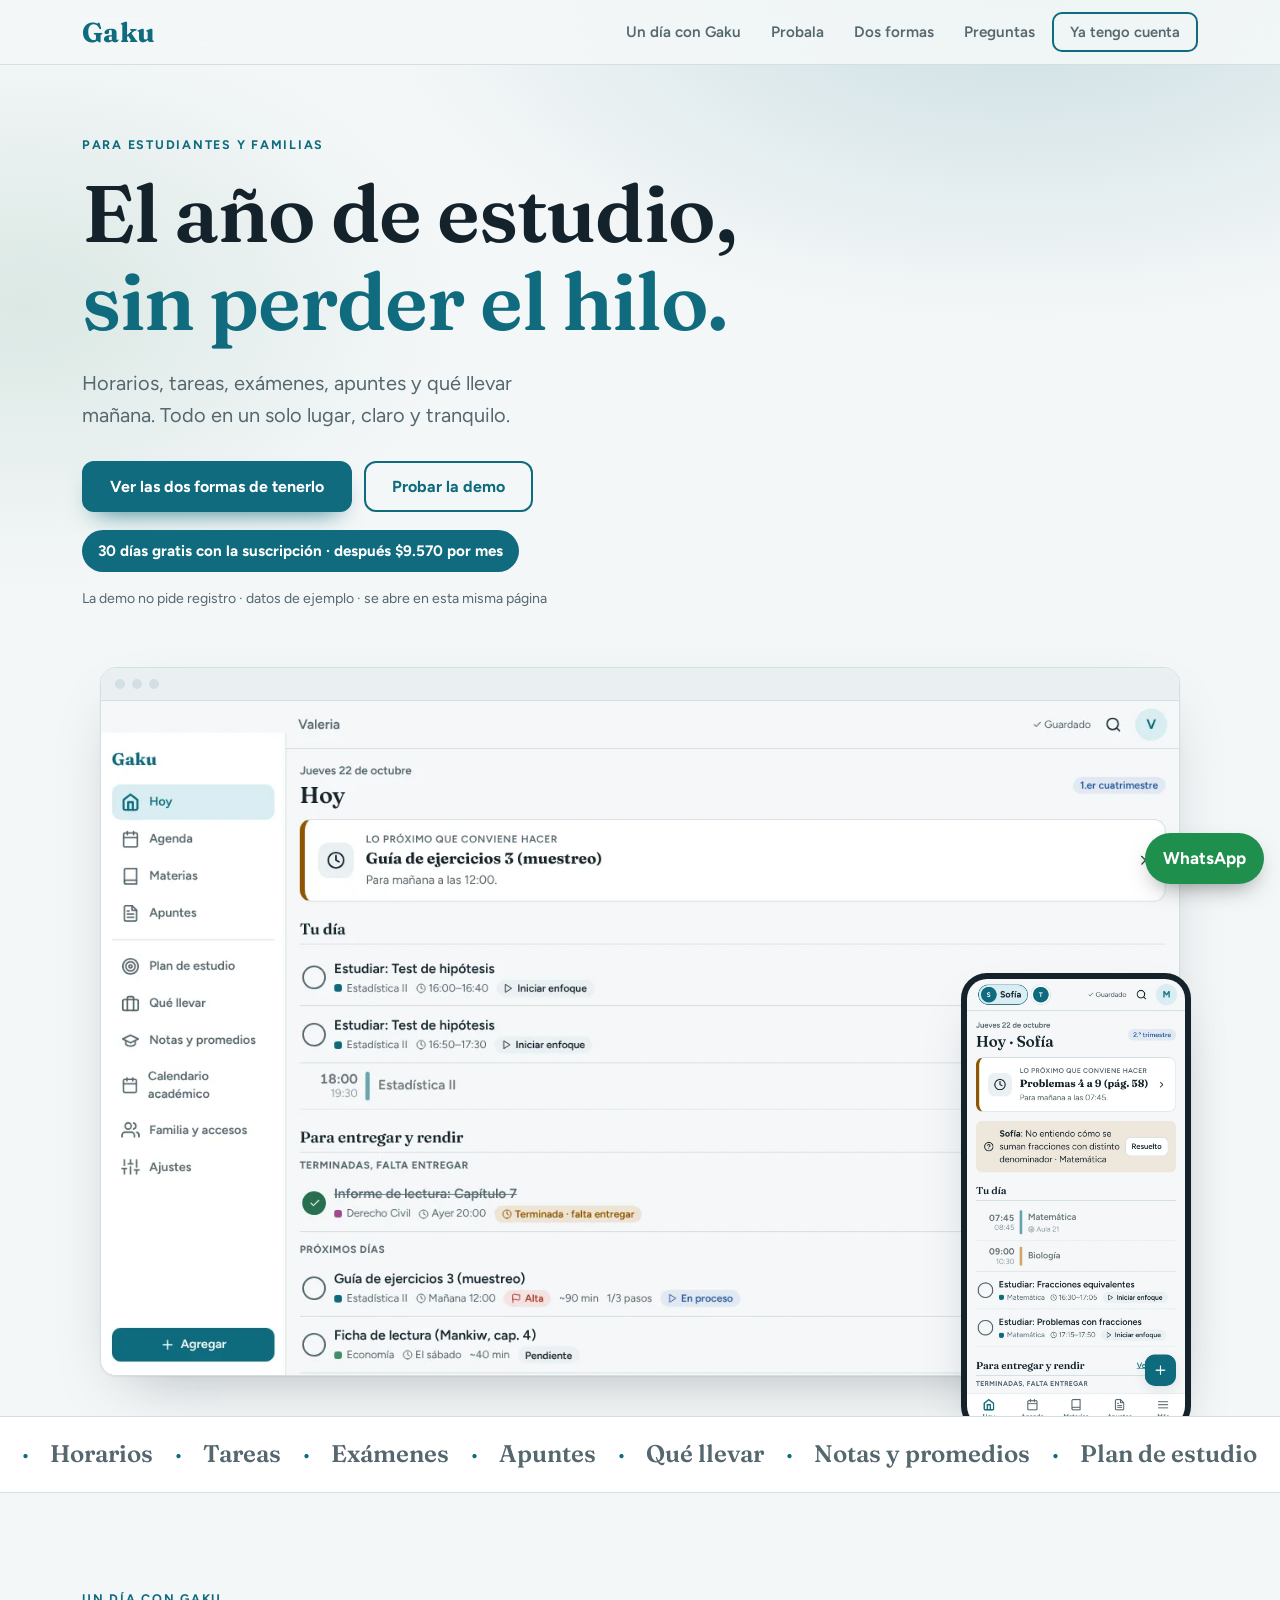
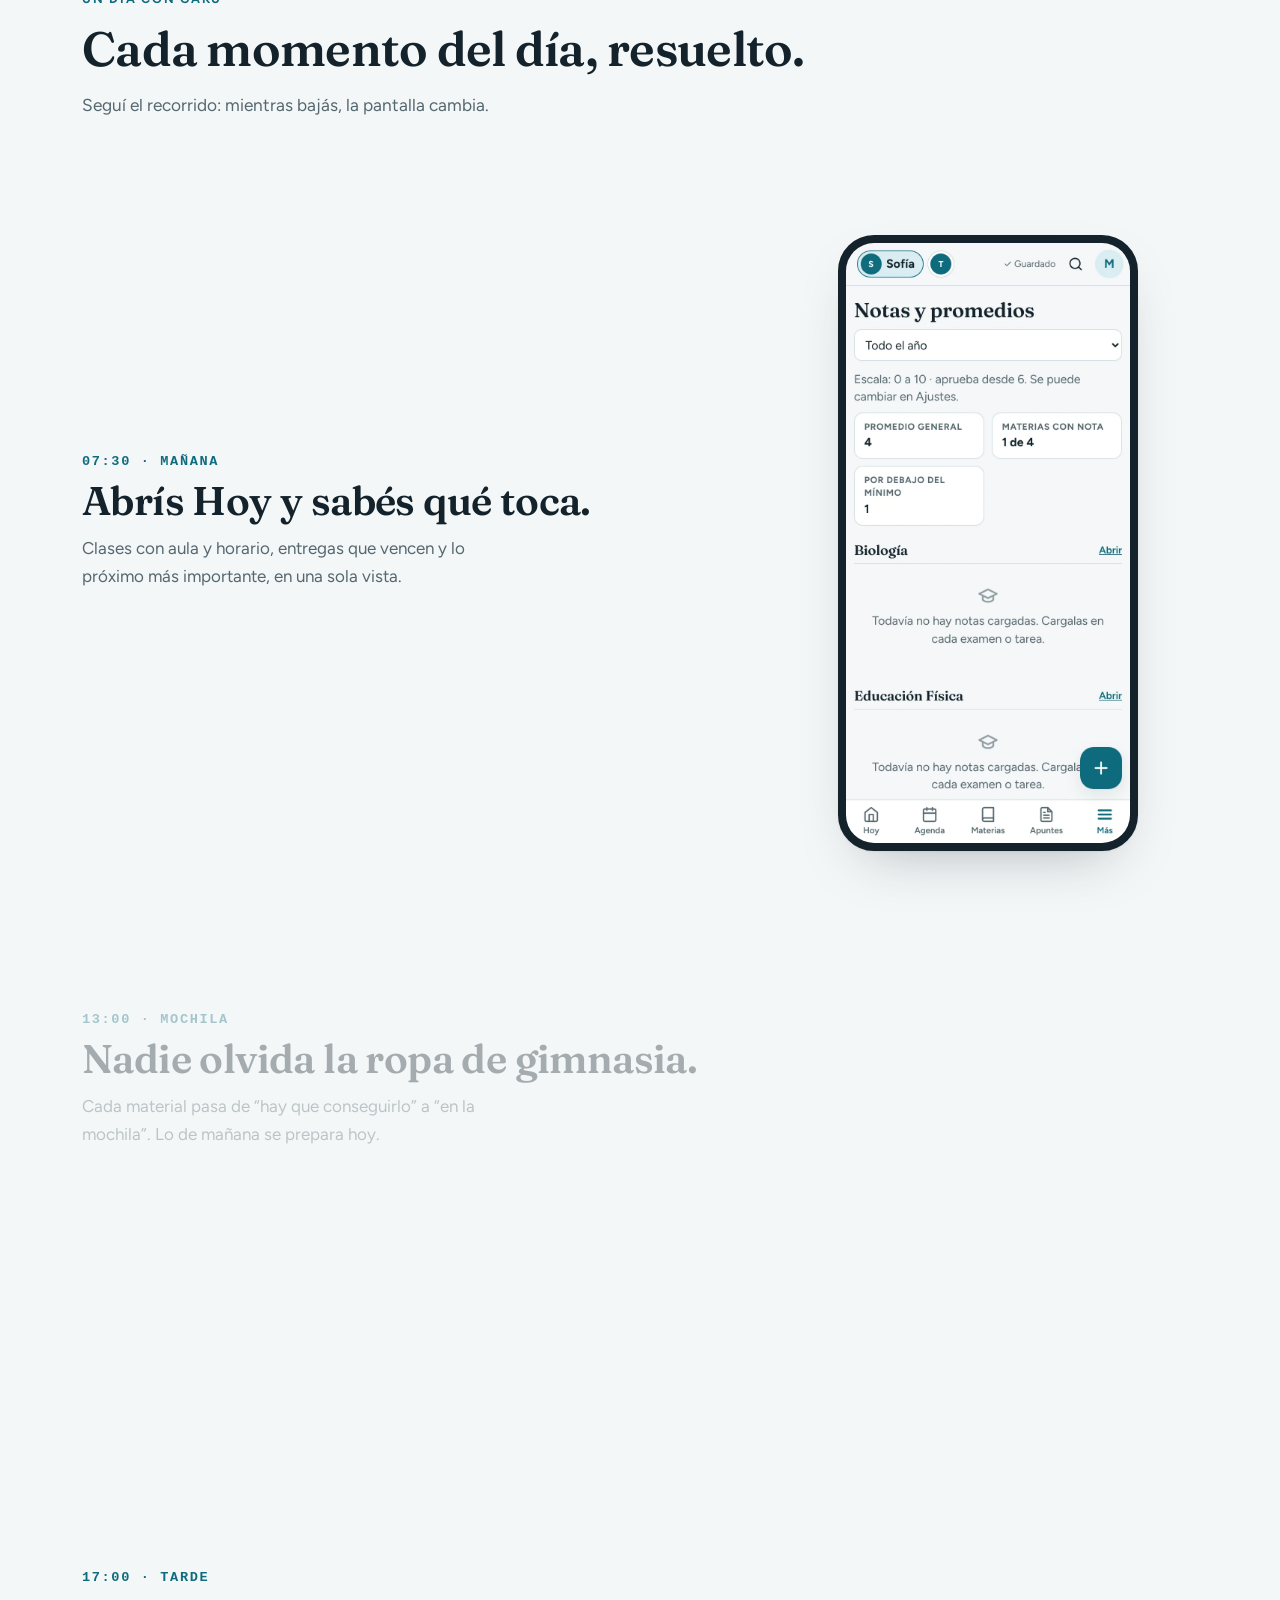
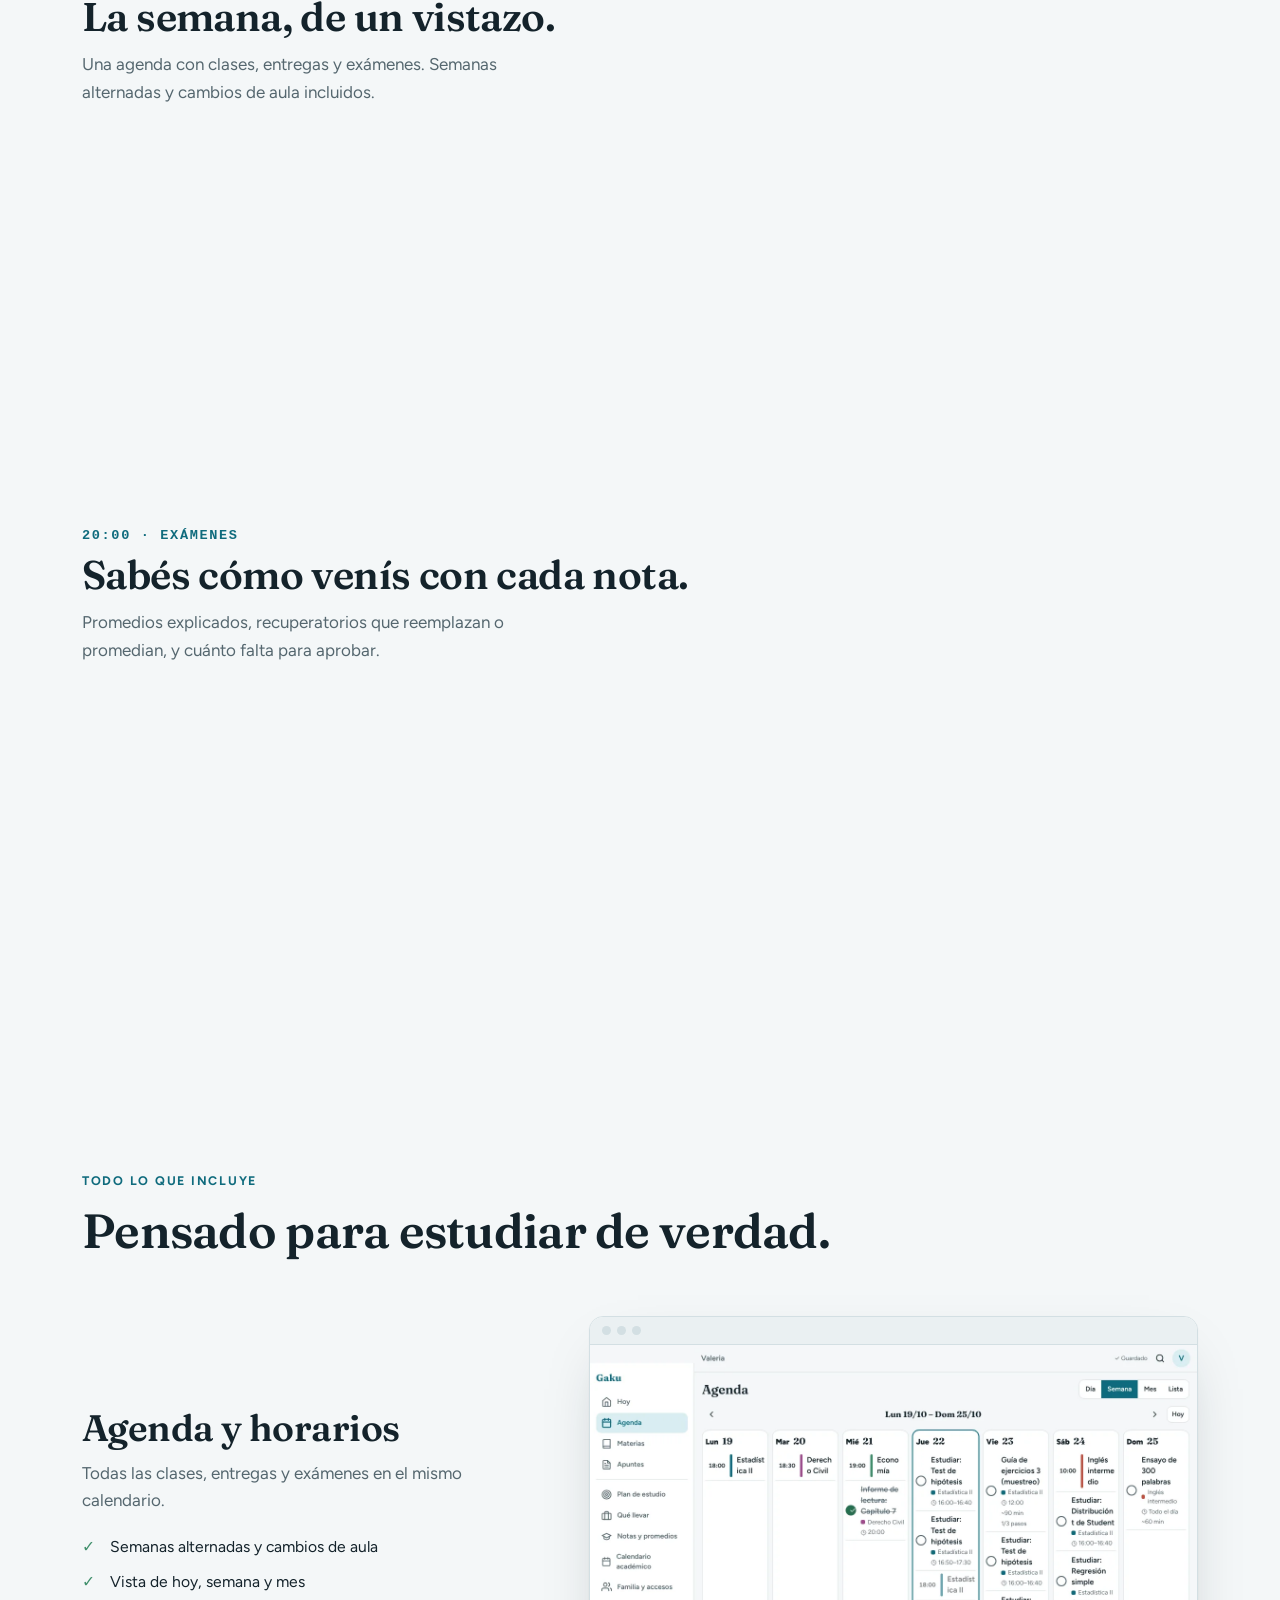
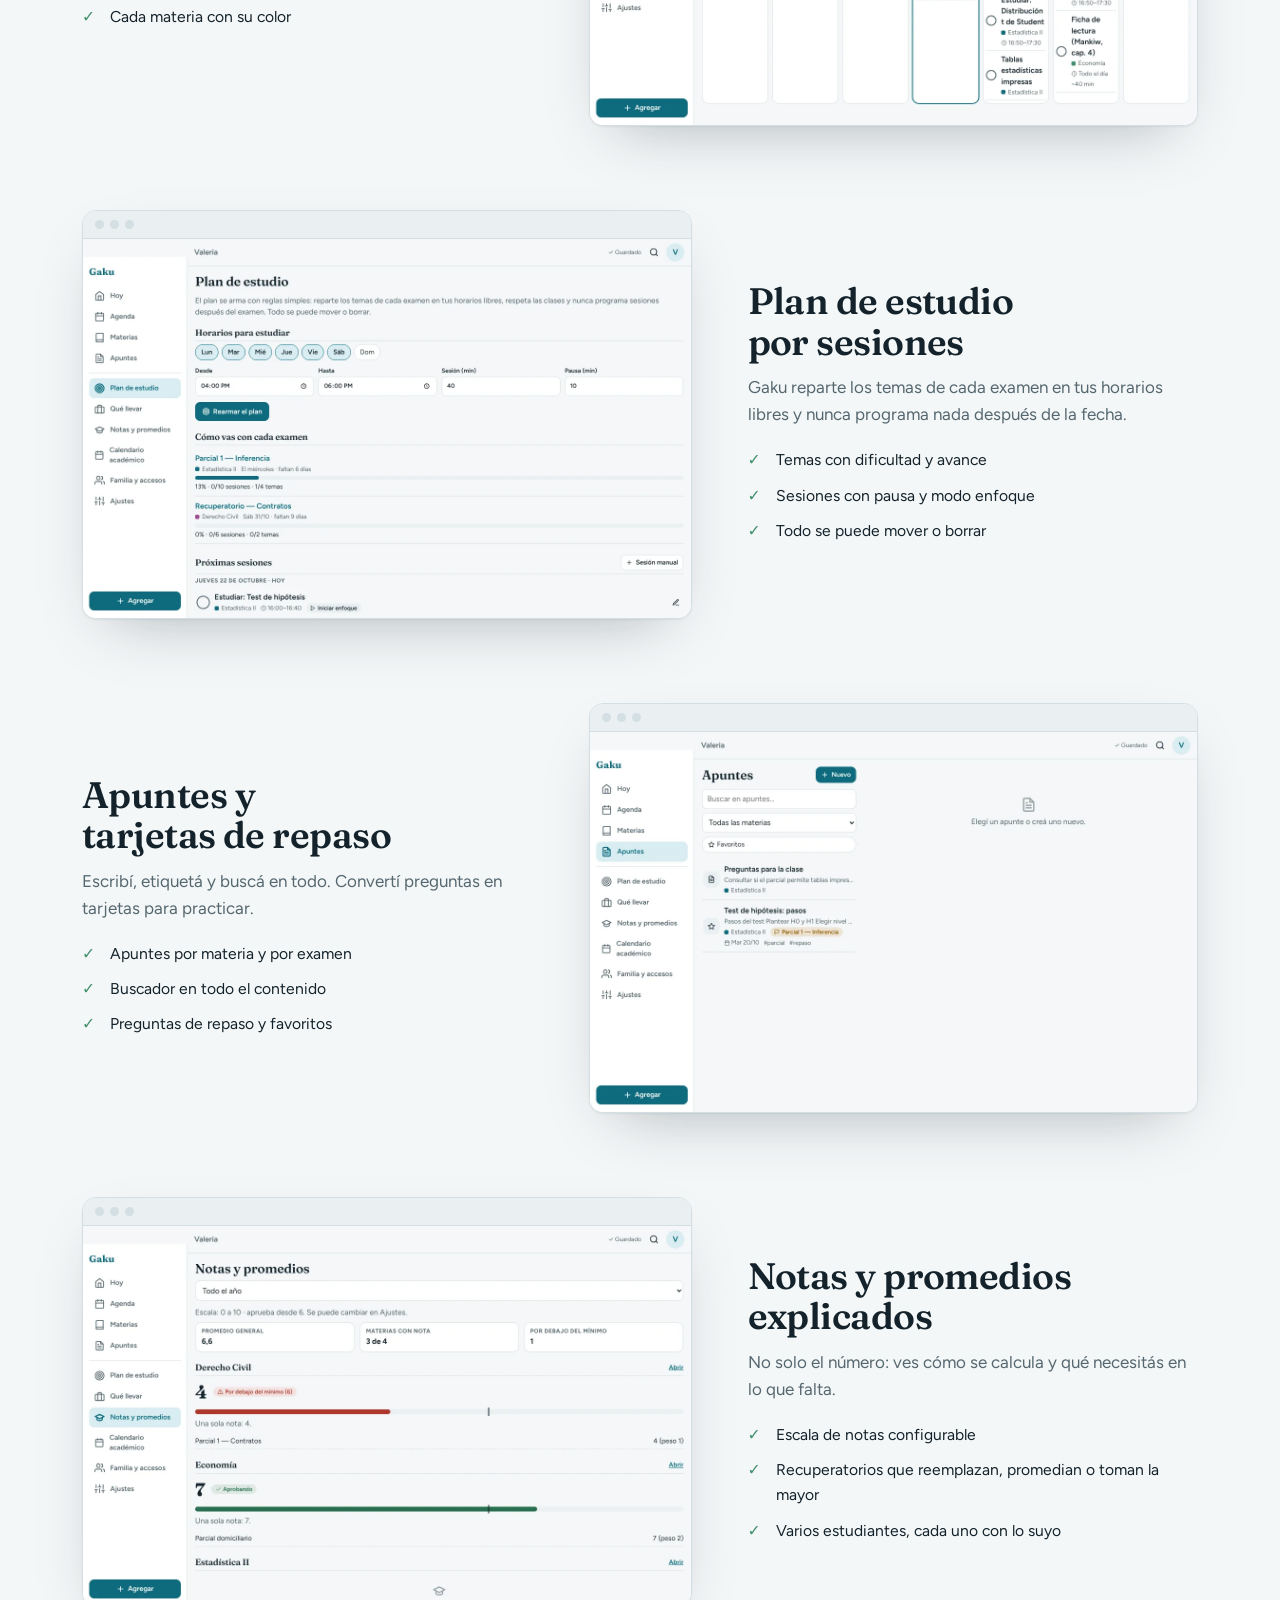
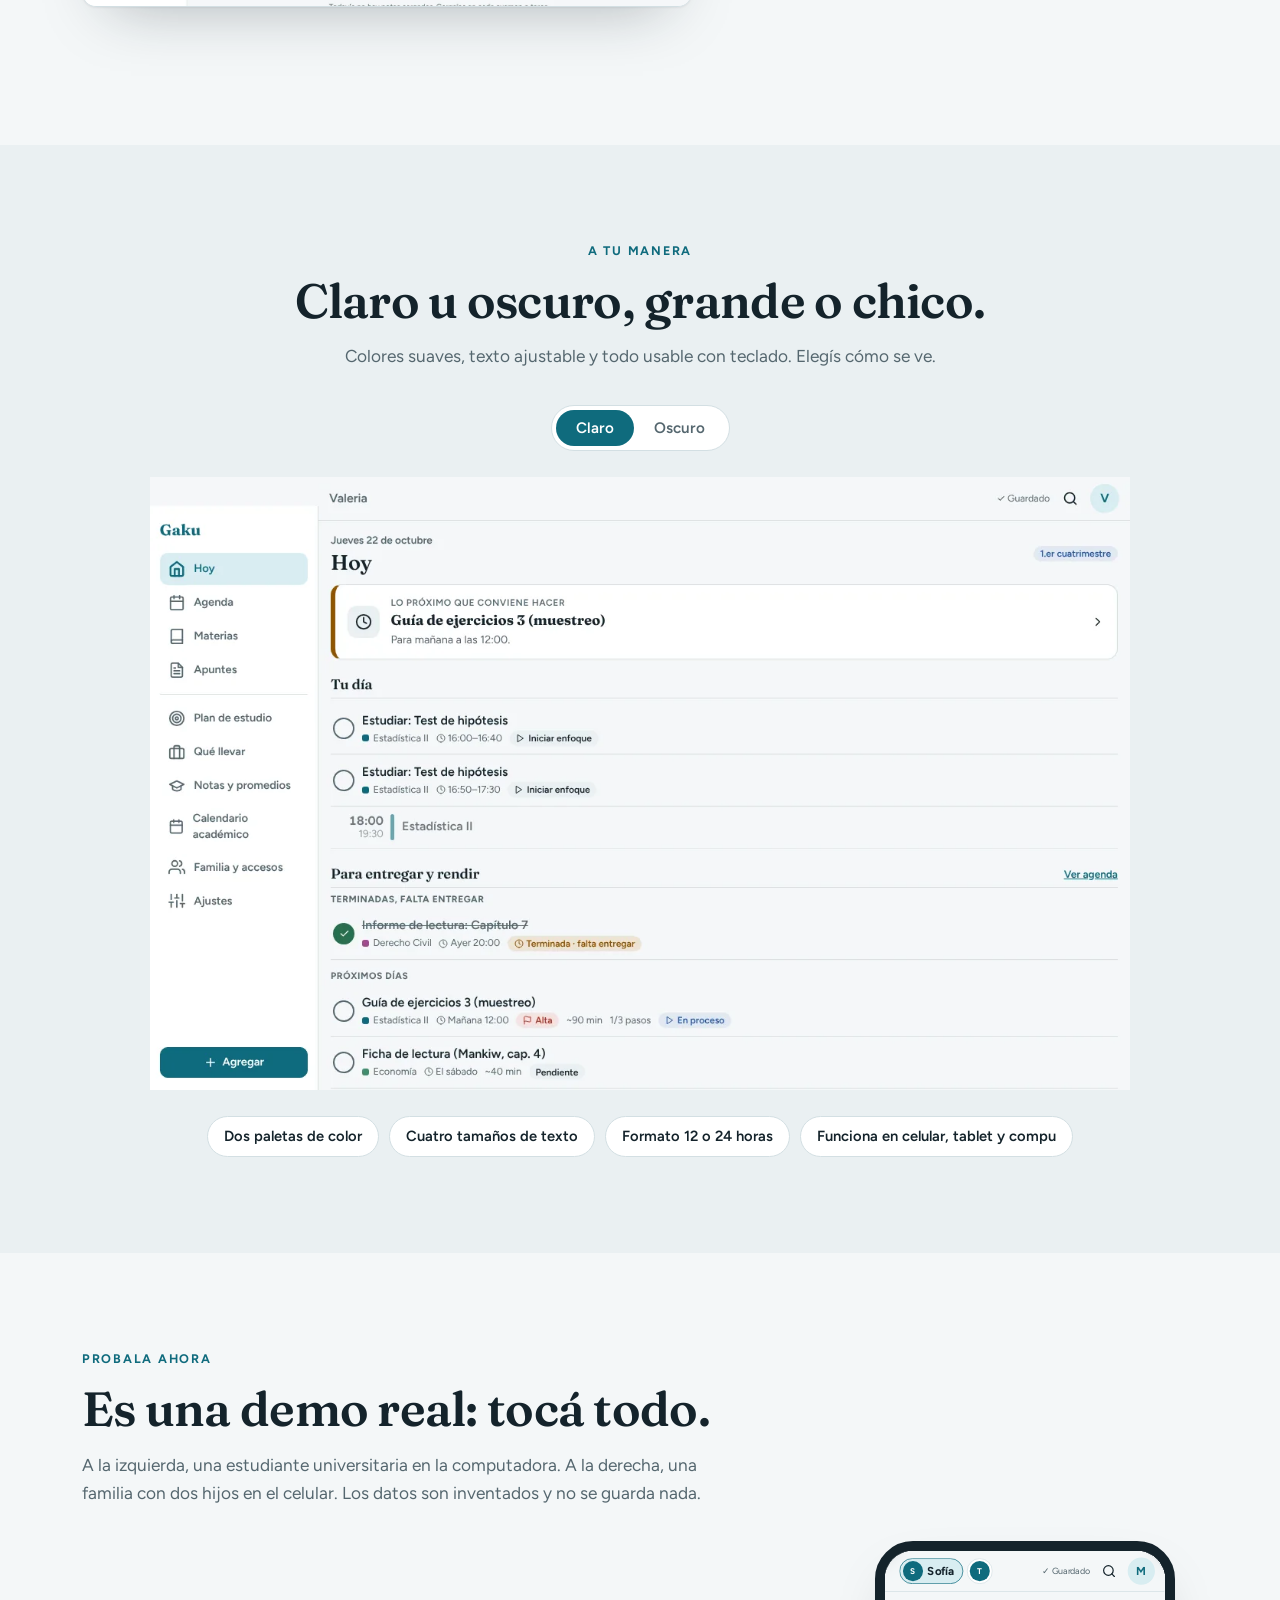
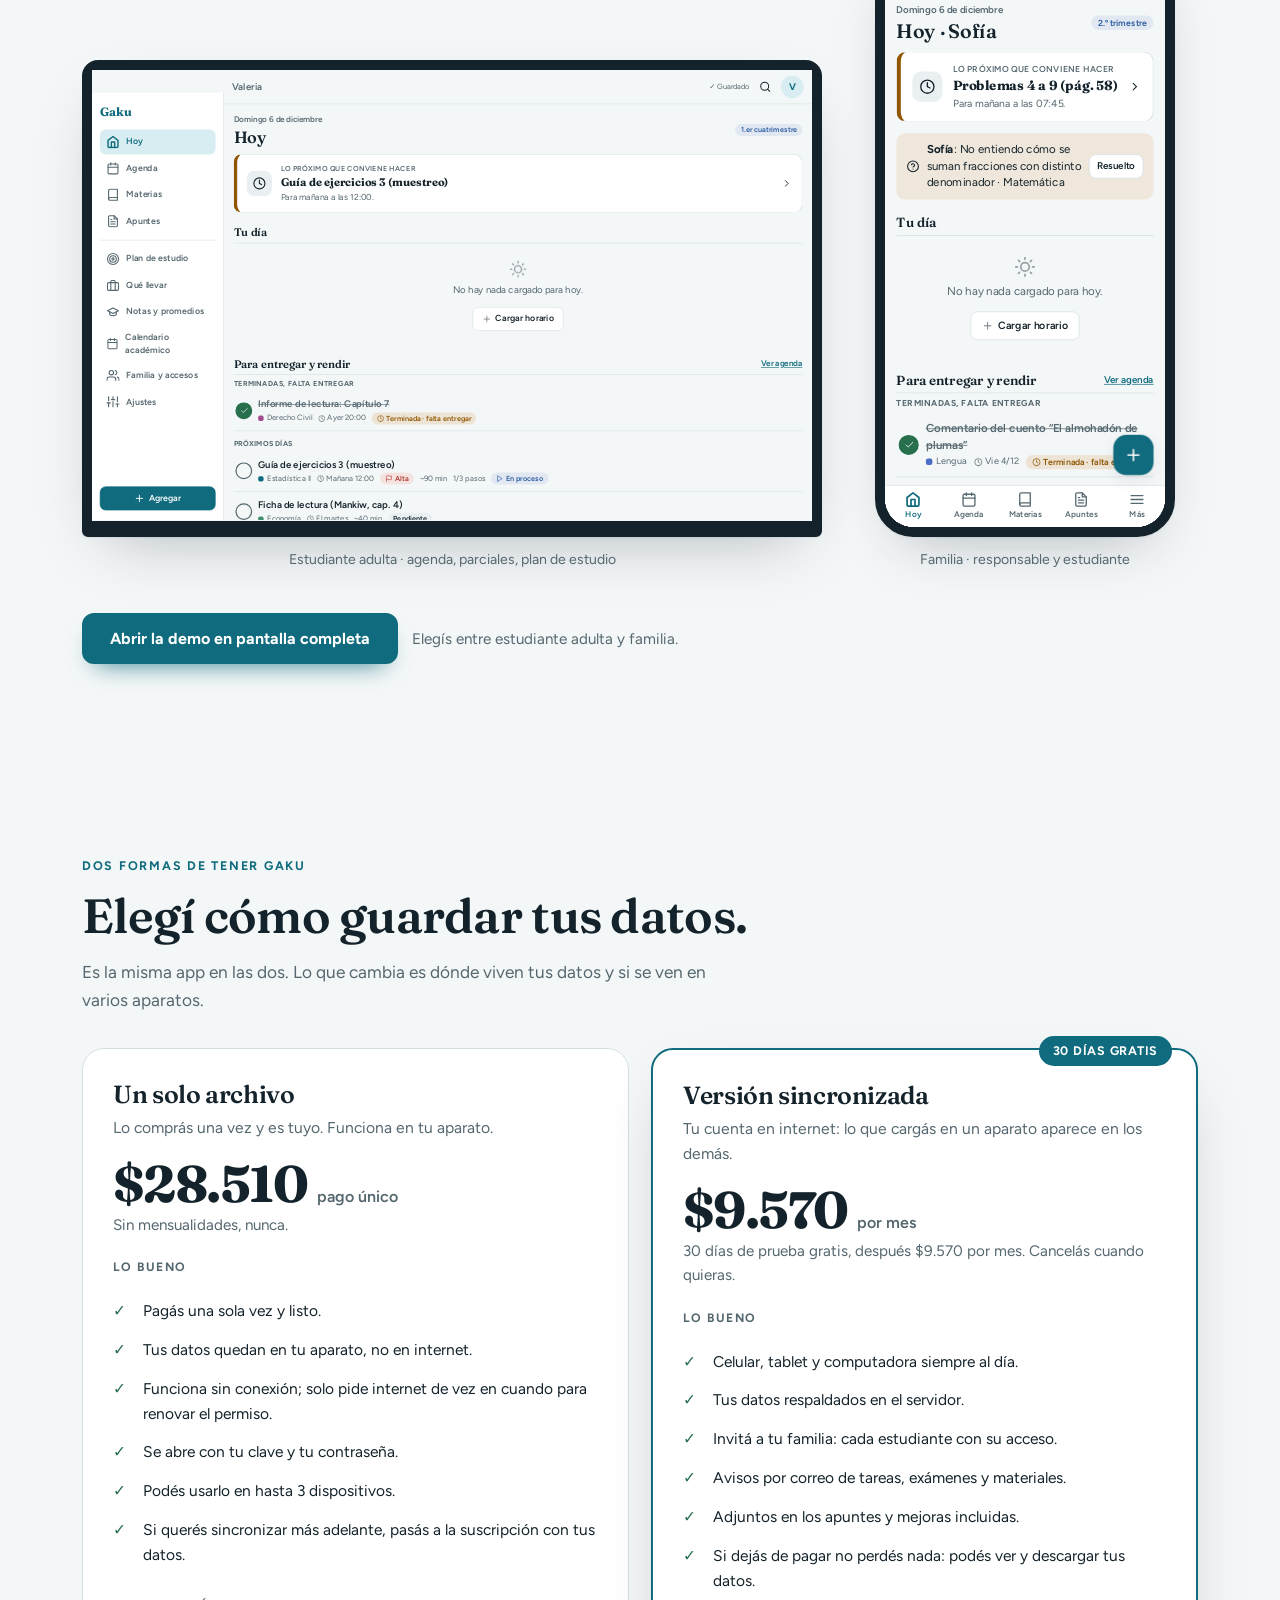
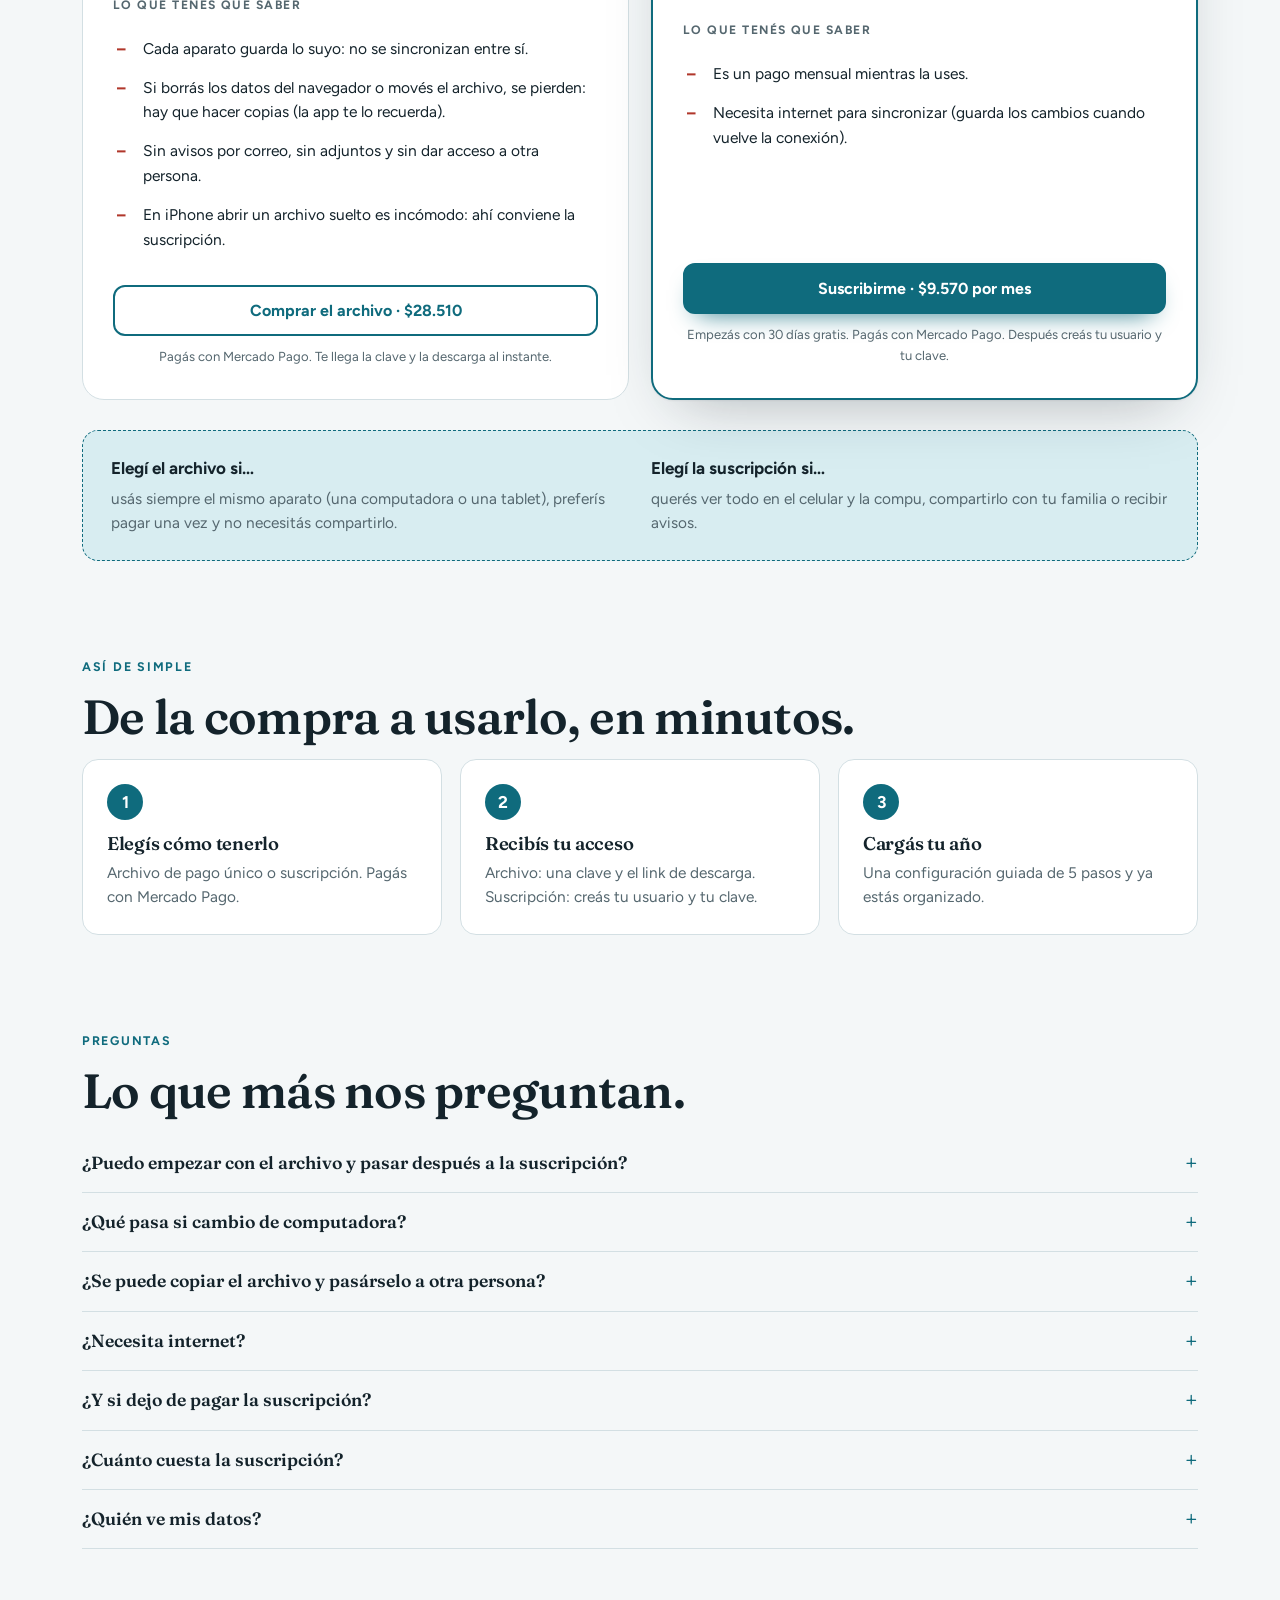
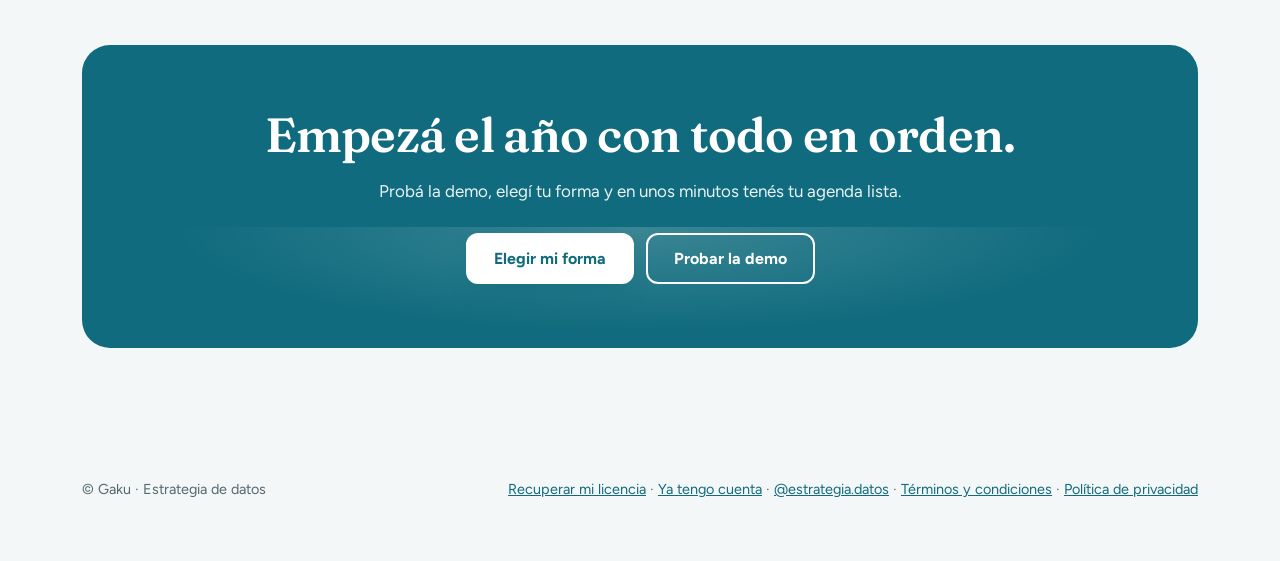
==== index.html @ b5fbd158 "Fix: destaca 30 días gratis en la landing y corrige imágenes del modo claro/oscuro Co-Authored-By: C" ====
<!doctype html>
<html lang="es">
<head>
<meta charset="utf-8">
<meta name="viewport" content="width=device-width,initial-scale=1">
<title>Gaku · tu estudio en orden</title>
<meta name="description" content="Gaku organiza horarios, tareas, exámenes y apuntes de estudiantes y familias. Elegí un archivo de pago único o la versión sincronizada por suscripción.">
<meta name="theme-color" content="#f4f7f8">
<link rel="icon" href="data:image/svg+xml,%3Csvg xmlns='http://www.w3.org/2000/svg' viewBox='0 0 32 32'%3E%3Crect width='32' height='32' rx='8' fill='%230f6b7d'/%3E%3Ctext x='16' y='23' font-size='20' font-weight='700' text-anchor='middle' fill='white' font-family='Georgia,serif'%3EG%3C/text%3E%3C/svg%3E">
<link rel="preload" as="image" href="assets/img/pc-hoy.webp">
<style>
@font-face{font-family:Fraunces;font-weight:100 900;font-display:swap;src:url(assets/fonts/fraunces-latin-wght-normal.woff2) format('woff2')}
@font-face{font-family:Figtree;font-weight:300 900;font-display:swap;src:url(assets/fonts/figtree-latin-wght-normal.woff2) format('woff2')}
:root{--bg:#f4f7f8;--surf:#fff;--surf2:#eaf0f2;--ink:#14232b;--mut:#55676f;--line:#d3dfe3;--ac:#0f6b7d;--ac-ink:#fff;--soft:#d8edf1;--ac2:#3f8f6b;--ok:#276f4d;--bad:#b0372b;--sh:0 1px 2px rgba(20,35,43,.06),0 24px 60px -28px rgba(20,35,43,.35)}
@media(prefers-color-scheme:dark){:root{--bg:#0e171c;--surf:#15232a;--surf2:#1c2d36;--ink:#e8f1f4;--mut:#9db1ba;--line:#29414c;--ac:#5cc0d2;--ac-ink:#06222a;--soft:#17353d;--ac2:#6cc79a;--ok:#7fd3a8;--bad:#ff9486;--sh:0 1px 2px rgba(0,0,0,.3),0 24px 60px -28px rgba(0,0,0,.7)}}
*{box-sizing:border-box}html{scroll-behavior:smooth}
body{margin:0;background:var(--bg);color:var(--ink);font:17px/1.6 Figtree,system-ui,sans-serif;-webkit-text-size-adjust:100%;overflow-x:hidden}
h1,h2,h3{font-family:Fraunces,Georgia,serif;font-weight:600;line-height:1.1;margin:0;letter-spacing:-.015em;text-wrap:balance}
a{color:var(--ac)}img{max-width:100%;display:block}
.w{max-width:1160px;margin:0 auto;padding:0 22px}
section{padding:96px 0;position:relative}
.eyebrow{font-size:.78rem;letter-spacing:.14em;text-transform:uppercase;font-weight:700;color:var(--ac);margin:0 0 14px}
h2{font-size:clamp(1.9rem,4.4vw,3rem);margin-bottom:16px}
.lead{color:var(--mut);max-width:58ch;margin:0 0 34px;font-size:1.08rem}
#prog{position:fixed;left:0;top:0;height:3px;width:0;background:var(--ac);z-index:50}
/* barra */
.bar{position:sticky;top:0;z-index:40;background:color-mix(in srgb,var(--bg) 88%,transparent);backdrop-filter:blur(12px);border-bottom:1px solid var(--line)}
.bar .w{display:flex;align-items:center;gap:18px;height:64px}
.brand{font:700 1.7rem Fraunces,serif;text-decoration:none;color:var(--ac);letter-spacing:.01em}
.bar nav{margin-left:auto;display:flex;gap:4px;align-items:center}
.bar nav a{padding:8px 13px;text-decoration:none;color:var(--mut);font-weight:600;font-size:.95rem;border-radius:10px}
.bar nav a:hover{color:var(--ink);background:var(--surf2)}
@media(max-width:760px){.bar nav a.h{display:none}}
.btn{display:inline-flex;align-items:center;justify-content:center;gap:8px;padding:14px 26px;border-radius:12px;font:700 1rem Figtree,sans-serif;text-decoration:none;border:2px solid var(--ac);color:var(--ac);background:transparent;cursor:pointer;transition:transform .15s,box-shadow .15s}
.btn:hover{transform:translateY(-2px)}
.btn.p{background:var(--ac);color:var(--ac-ink);box-shadow:0 12px 26px -14px var(--ac)}
.btn.s{padding:9px 16px;font-size:.92rem}
/* hero */
.hero{padding:70px 0 40px;overflow:hidden}
.hero::before{content:"";position:absolute;inset:-20% -10% auto -10%;height:90%;background:radial-gradient(60% 60% at 75% 20%,color-mix(in srgb,var(--ac) 18%,transparent),transparent 70%),radial-gradient(40% 50% at 10% 60%,color-mix(in srgb,var(--ac2) 14%,transparent),transparent 70%);pointer-events:none}
.hero .w{position:relative}
.hero .top{max-width:780px}
.hero h1{font-size:clamp(2.7rem,7vw,5rem)}
.hero h1 span{color:var(--ac)}
.hero p.l{font-size:1.25rem;color:var(--mut);max-width:36ch;margin:22px 0 30px}
.cta{display:flex;gap:12px;flex-wrap:wrap}
.hint{font-size:.88rem;color:var(--mut);margin-top:16px}
.promo{display:inline-block;margin:18px 0 0;background:var(--ac);color:var(--ac-ink);padding:9px 16px;border-radius:99px;font-weight:700;font-size:.95rem}
.stage{position:relative;margin:56px auto 0;max-width:1080px}
.lap{border:1px solid var(--line);border-radius:16px;overflow:hidden;background:var(--surf);box-shadow:var(--sh)}
.lap .dots{display:flex;gap:7px;padding:11px 14px;background:var(--surf2);border-bottom:1px solid var(--line)}
.lap .dots i{width:10px;height:10px;border-radius:50%;background:var(--line)}
.lap img{width:100%;height:auto}
.ph{width:clamp(130px,22%,230px);position:absolute;right:-1%;bottom:-8%;border:6px solid var(--ink);border-radius:26px;overflow:hidden;background:var(--ink);box-shadow:var(--sh);transition:transform .2s}
.ph img{width:100%;height:auto}
/* tira */
.strip{border-block:1px solid var(--line);background:var(--surf);padding:22px 0;overflow:hidden;white-space:nowrap}
.strip div{display:inline-block;animation:mq 38s linear infinite;font:600 1.5rem Fraunces,serif;color:var(--mut)}
.strip b{color:var(--ac);margin:0 22px;font-weight:600}
@keyframes mq{to{transform:translateX(-50%)}}
/* historia pegajosa */
.story{display:grid;grid-template-columns:1fr 420px;gap:60px}
.story .steps{padding:10vh 0 20vh}
.st{min-height:62vh;display:flex;flex-direction:column;justify-content:center;opacity:.35;transition:opacity .4s}
.st.on{opacity:1}
.st .n{font:700 .85rem ui-monospace,monospace;color:var(--ac);letter-spacing:.12em}
.st h3{font-size:clamp(1.7rem,3.4vw,2.5rem);margin:10px 0 12px}
.st p{color:var(--mut);max-width:40ch;margin:0}
.sticky{position:sticky;top:96px;height:calc(100vh - 120px);display:grid;place-items:center}
.sp{position:relative;width:min(300px,100%);aspect-ratio:390/800;border:8px solid var(--ink);border-radius:36px;overflow:hidden;background:var(--ink);box-shadow:var(--sh)}
.sp img{position:absolute;inset:0;width:100%;height:100%;object-fit:cover;opacity:0;transform:scale(1.03);transition:opacity .5s,transform .5s}
.sp img.on{opacity:1;transform:none}
.st .im{display:none}
@media(max-width:900px){.story{grid-template-columns:1fr}.sticky{display:none}.st{min-height:0;opacity:1;padding:30px 0}.st .im{display:block;width:min(260px,70%);margin:22px 0 0;border:7px solid var(--ink);border-radius:30px;box-shadow:var(--sh)}.story .steps{padding:0}}
/* filas de funciones */
.row{display:grid;grid-template-columns:.85fr 1.15fr;gap:56px;align-items:center;padding:42px 0}
.row.rev{grid-template-columns:1.15fr .85fr}.row.rev .tx{order:2}
@media(max-width:900px){.row,.row.rev{grid-template-columns:1fr;gap:26px}.row.rev .tx{order:0}}
.row h3{font-size:clamp(1.6rem,3vw,2.3rem);margin-bottom:12px}
.row p{color:var(--mut);margin:0 0 14px}
.row ul{list-style:none;padding:0;margin:0}.row li{padding:5px 0 5px 28px;position:relative;font-size:.98rem}
.row li::before{content:"✓";position:absolute;left:0;color:var(--ac2);font-weight:800}
.shot{border:1px solid var(--line);border-radius:14px;overflow:hidden;box-shadow:var(--sh);background:var(--surf);transition:transform .4s}
.shot:hover{transform:translateY(-4px)}
.shot .dots{display:flex;gap:6px;padding:9px 12px;background:var(--surf2);border-bottom:1px solid var(--line)}.shot .dots i{width:9px;height:9px;border-radius:50%;background:var(--line)}
.shot img{width:100%;height:auto}
/* claro/oscuro */
.mode{background:var(--surf2)}
.mode .tog{display:inline-flex;border:1px solid var(--line);border-radius:99px;padding:4px;background:var(--surf);margin-bottom:26px}
.mode .tog button{border:0;background:none;padding:9px 20px;border-radius:99px;font:600 .95rem Figtree;color:var(--mut);cursor:pointer}
.mode .tog button.on{background:var(--ac);color:var(--ac-ink)}
.mode .frame{position:relative;max-width:980px;margin:0 auto}
.mode .frame img{display:block;width:100%;height:auto}
.mode .frame img.b{position:absolute;top:0;left:0;width:100%;height:100%;opacity:0}
.mode .frame.dk img.b{opacity:1}
.chips{display:flex;gap:10px;flex-wrap:wrap;margin-top:26px}
.chips span{padding:8px 16px;border-radius:99px;background:var(--surf);border:1px solid var(--line);font-weight:600;font-size:.92rem}
/* demo */
.demo .lap2{border:10px solid var(--ink);border-bottom-width:16px;border-radius:16px 16px 6px 6px;background:var(--ink);box-shadow:var(--sh)}
.demo .vp{aspect-ratio:16/10;overflow:hidden;background:var(--bg);position:relative}
.demo .lap2 iframe{position:absolute;left:0;top:0;width:1200px;height:750px;border:0;transform-origin:0 0}
.dgrid{display:grid;grid-template-columns:1.5fr .7fr;gap:30px;align-items:end}
@media(max-width:900px){.dgrid{grid-template-columns:1fr;gap:34px}}
.phd{width:min(300px,78vw);margin:0 auto;border:10px solid var(--ink);border-radius:38px;background:var(--ink);box-shadow:var(--sh)}
.phd .vp{aspect-ratio:9/18.5;border-radius:28px}
.phd iframe{position:absolute;left:0;top:0;width:390px;height:802px;border:0;transform-origin:0 0}
.cap{text-align:center;color:var(--mut);font-size:.88rem;margin-top:12px}
.dnote{display:flex;gap:14px;align-items:center;margin-top:28px;font-size:.95rem;color:var(--mut);flex-wrap:wrap}
/* precios */
.two{display:grid;grid-template-columns:1fr 1fr;gap:22px;align-items:stretch}
@media(max-width:900px){.two{grid-template-columns:1fr}}
.plan{background:var(--surf);border:1px solid var(--line);border-radius:22px;padding:32px 30px;display:flex;flex-direction:column;position:relative}
.plan.hot{border:2px solid var(--ac);box-shadow:var(--sh)}
.plan .ribbon{position:absolute;top:-14px;right:24px;background:var(--ac);color:var(--ac-ink);font-weight:700;font-size:.78rem;letter-spacing:.06em;padding:5px 14px;border-radius:99px}
.plan h3{font-size:1.55rem}.plan .sub{color:var(--mut);margin:6px 0 18px;font-size:.98rem}
.price{font:700 3.2rem/1 Fraunces,serif;letter-spacing:-.03em}.price small{font:600 1rem Figtree,sans-serif;color:var(--mut);letter-spacing:0}
.was{color:var(--mut);font-size:.95rem;margin:4px 0 0}.was s{color:var(--bad)}
.plan ul{list-style:none;padding:0;margin:18px 0 0}.plan li{padding:7px 0 7px 30px;position:relative;font-size:.97rem}
.plan li.y::before{content:"✓";position:absolute;left:0;color:var(--ok);font-weight:800}
.plan li.x::before{content:"–";position:absolute;left:4px;color:var(--bad);font-weight:800}
.plan h4{margin:22px 0 0;font:700 .76rem Figtree;letter-spacing:.12em;text-transform:uppercase;color:var(--mut)}
.plan .go{margin-top:auto;padding-top:26px}.plan .go .btn{width:100%}
.plan .fine{font-size:.82rem;color:var(--mut);margin:10px 0 0;text-align:center}
.who{margin-top:30px;padding:24px 28px;border:1px dashed var(--ac);border-radius:16px;display:grid;grid-template-columns:1fr 1fr;gap:22px;background:var(--soft)}
@media(max-width:700px){.who{grid-template-columns:1fr}}
.who b{display:block;margin-bottom:4px}.who p{margin:0;color:var(--mut);font-size:.96rem}
/* pasos / faq / final */
.steps3{display:grid;grid-template-columns:repeat(3,1fr);gap:18px;counter-reset:s}
@media(max-width:800px){.steps3{grid-template-columns:1fr}}
.steps3 div{counter-increment:s;padding:24px;border-radius:16px;background:var(--surf);border:1px solid var(--line)}
.steps3 div::before{content:counter(s);display:grid;place-items:center;width:36px;height:36px;border-radius:50%;background:var(--ac);color:var(--ac-ink);font-weight:700;margin-bottom:14px}
.steps3 h3{font-size:1.15rem;margin-bottom:6px}.steps3 p{margin:0;color:var(--mut);font-size:.96rem}
details{border-bottom:1px solid var(--line);padding:18px 0}summary{cursor:pointer;font:600 1.1rem Fraunces,serif;list-style:none;display:flex;justify-content:space-between;gap:16px}
summary::after{content:"+";color:var(--ac);font-size:1.4rem;line-height:1}details[open] summary::after{content:"–"}
details p{margin:12px 0 0;color:var(--mut);max-width:70ch}
.end{background:var(--ac);color:var(--ac-ink);border-radius:28px;padding:64px 30px;text-align:center;position:relative;overflow:hidden}
.end::after{content:"";position:absolute;inset:auto -10% -60% -10%;height:100%;background:radial-gradient(50% 50% at 50% 0,rgba(255,255,255,.18),transparent 70%)}
.end h2,.end p{position:relative;z-index:1}.end p{max-width:48ch;margin:0 auto 28px;opacity:.92}
.end .cta{justify-content:center;position:relative;z-index:1}
.end .btn{border-color:var(--ac-ink);color:var(--ac-ink)}.end .btn.p{background:var(--ac-ink);color:var(--ac)}
footer{padding:34px 0 60px;color:var(--mut);font-size:.9rem}footer .w{display:flex;gap:18px;flex-wrap:wrap;justify-content:space-between}
.wa{position:fixed;right:16px;bottom:16px;z-index:45;background:#1f8f4e;color:#fff;border-radius:99px;padding:12px 18px;font-weight:700;text-decoration:none;box-shadow:0 10px 24px -10px rgba(0,0,0,.5)}
.rv{opacity:0;transform:translateY(26px);transition:opacity .7s,transform .7s}.rv.in{opacity:1;transform:none}
:focus-visible{outline:3px solid var(--ac);outline-offset:3px}
@media(prefers-reduced-motion:reduce){*{transition:none!important;animation:none!important;scroll-behavior:auto!important}.rv{opacity:1;transform:none}}
</style>
</head>
<body>
<div id="prog"></div>
<div class="bar"><div class="w">
  <a class="brand" href="#top">Gaku</a>
  <nav><a class="h" href="#dia">Un día con Gaku</a><a class="h" href="#demo">Probala</a><a class="h" href="#precio">Dos formas</a><a class="h" href="#faq">Preguntas</a><a href="app.php" class="btn s">Ya tengo cuenta</a></nav>
</div></div>

<header class="hero" id="top"><div class="w">
  <div class="top">
    <p class="eyebrow">Para estudiantes y familias</p>
    <h1>El año de estudio, <span>sin perder el hilo.</span></h1>
    <p class="l">Horarios, tareas, exámenes, apuntes y qué llevar mañana. Todo en un solo lugar, claro y tranquilo.</p>
    <div class="cta"><a class="btn p" href="#precio">Ver las dos formas de tenerlo</a><a class="btn" href="#demo">Probar la demo</a></div>
    <p class="promo">30 días gratis con la suscripción · después $9.570 por mes</p>
    <p class="hint">La demo no pide registro · datos de ejemplo · se abre en esta misma página</p>
  </div>
  <div class="stage rv">
    <div class="lap"><div class="dots"><i></i><i></i><i></i></div><img src="assets/img/pc-hoy.webp" width="1280" height="800" alt="Pantalla Hoy de Gaku en computadora: clases, entregas y plan de estudio del día"></div>
    <div class="ph" id="heroph"><img src="assets/img/ph-hoy.webp" width="780" height="1600" alt="Pantalla Hoy de Gaku en celular"></div>
  </div>
</div></header>

<div class="strip" aria-hidden="true"><div>
  <b>·</b>Horarios<b>·</b>Tareas<b>·</b>Exámenes<b>·</b>Apuntes<b>·</b>Qué llevar<b>·</b>Notas y promedios<b>·</b>Plan de estudio<b>·</b>Calendario<b>·</b>Varios estudiantes
  <b>·</b>Horarios<b>·</b>Tareas<b>·</b>Exámenes<b>·</b>Apuntes<b>·</b>Qué llevar<b>·</b>Notas y promedios<b>·</b>Plan de estudio<b>·</b>Calendario<b>·</b>Varios estudiantes
</div></div>

<section id="dia"><div class="w">
  <p class="eyebrow">Un día con Gaku</p><h2>Cada momento del día, resuelto.</h2>
  <p class="lead">Seguí el recorrido: mientras bajás, la pantalla cambia.</p>
  <div class="story">
    <div class="steps">
      <div class="st on" data-i="0"><span class="n">07:30 · MAÑANA</span><h3>Abrís Hoy y sabés qué toca.</h3><p>Clases con aula y horario, entregas que vencen y lo próximo más importante, en una sola vista.</p><img class="im" src="assets/img/ph-hoy.webp" alt="Pantalla Hoy" loading="lazy" width="780" height="1600"></div>
      <div class="st" data-i="1"><span class="n">13:00 · MOCHILA</span><h3>Nadie olvida la ropa de gimnasia.</h3><p>Cada material pasa de “hay que conseguirlo” a “en la mochila”. Lo de mañana se prepara hoy.</p><img class="im" src="assets/img/ph-materiales.webp" alt="Pantalla Qué llevar" loading="lazy" width="780" height="1600"></div>
      <div class="st" data-i="2"><span class="n">17:00 · TARDE</span><h3>La semana, de un vistazo.</h3><p>Una agenda con clases, entregas y exámenes. Semanas alternadas y cambios de aula incluidos.</p><img class="im" src="assets/img/ph-agenda.webp" alt="Pantalla Agenda" loading="lazy" width="780" height="1600"></div>
      <div class="st" data-i="3"><span class="n">20:00 · EXÁMENES</span><h3>Sabés cómo venís con cada nota.</h3><p>Promedios explicados, recuperatorios que reemplazan o promedian, y cuánto falta para aprobar.</p><img class="im" src="assets/img/ph-notas.webp" alt="Pantalla Notas" loading="lazy" width="780" height="1600"></div>
    </div>
    <div class="sticky"><div class="sp">
      <img class="on" data-i="0" src="assets/img/ph-hoy.webp" alt="" loading="lazy">
      <img data-i="1" src="assets/img/ph-materiales.webp" alt="" loading="lazy">
      <img data-i="2" src="assets/img/ph-agenda.webp" alt="" loading="lazy">
      <img data-i="3" src="assets/img/ph-notas.webp" alt="" loading="lazy">
    </div></div>
  </div>
</div></section>

<section style="padding-top:20px"><div class="w">
  <p class="eyebrow">Todo lo que incluye</p><h2>Pensado para estudiar de verdad.</h2>
  <div class="row rv"><div class="tx"><h3>Agenda y horarios</h3><p>Todas las clases, entregas y exámenes en el mismo calendario.</p><ul><li>Semanas alternadas y cambios de aula</li><li>Vista de hoy, semana y mes</li><li>Cada materia con su color</li></ul></div>
    <div class="shot"><div class="dots"><i></i><i></i><i></i></div><img src="assets/img/pc-agenda.webp" loading="lazy" width="1280" height="800" alt="Agenda de Gaku"></div></div>
  <div class="row rev rv"><div class="tx"><h3>Plan de estudio por sesiones</h3><p>Gaku reparte los temas de cada examen en tus horarios libres y nunca programa nada después de la fecha.</p><ul><li>Temas con dificultad y avance</li><li>Sesiones con pausa y modo enfoque</li><li>Todo se puede mover o borrar</li></ul></div>
    <div class="shot"><div class="dots"><i></i><i></i><i></i></div><img src="assets/img/pc-estudio.webp" loading="lazy" width="1280" height="800" alt="Plan de estudio de Gaku"></div></div>
  <div class="row rv"><div class="tx"><h3>Apuntes y tarjetas de repaso</h3><p>Escribí, etiquetá y buscá en todo. Convertí preguntas en tarjetas para practicar.</p><ul><li>Apuntes por materia y por examen</li><li>Buscador en todo el contenido</li><li>Preguntas de repaso y favoritos</li></ul></div>
    <div class="shot"><div class="dots"><i></i><i></i><i></i></div><img src="assets/img/pc-apuntes.webp" loading="lazy" width="1280" height="800" alt="Apuntes de Gaku"></div></div>
  <div class="row rev rv"><div class="tx"><h3>Notas y promedios explicados</h3><p>No solo el número: ves cómo se calcula y qué necesitás en lo que falta.</p><ul><li>Escala de notas configurable</li><li>Recuperatorios que reemplazan, promedian o toman la mayor</li><li>Varios estudiantes, cada uno con lo suyo</li></ul></div>
    <div class="shot"><div class="dots"><i></i><i></i><i></i></div><img src="assets/img/pc-notas.webp" loading="lazy" width="1280" height="800" alt="Notas y promedios de Gaku"></div></div>
</div></section>

<section class="mode"><div class="w" style="text-align:center">
  <p class="eyebrow">A tu manera</p><h2>Claro u oscuro, grande o chico.</h2>
  <p class="lead" style="margin-inline:auto">Colores suaves, texto ajustable y todo usable con teclado. Elegís cómo se ve.</p>
  <div class="tog" role="group" aria-label="Tema"><button class="on" data-m="l">Claro</button><button data-m="d">Oscuro</button></div>
  <div class="frame" id="mf"><img src="assets/img/pc-hoy.webp" alt="Gaku en modo claro" loading="lazy" width="1280" height="800"><img class="b" src="assets/img/pc-hoy-dark.webp" alt="Gaku en modo oscuro" loading="lazy" width="1280" height="800"></div>
  <div class="chips" style="justify-content:center"><span>Dos paletas de color</span><span>Cuatro tamaños de texto</span><span>Formato 12 o 24 horas</span><span>Funciona en celular, tablet y compu</span></div>
</div></section>

<section class="demo" id="demo"><div class="w">
  <p class="eyebrow">Probala ahora</p><h2>Es una demo real: tocá todo.</h2>
  <p class="lead">A la izquierda, una estudiante universitaria en la computadora. A la derecha, una familia con dos hijos en el celular. Los datos son inventados y no se guarda nada.</p>
  <div class="dgrid">
    <div><div class="lap2"><div class="vp" id="lapvp"><iframe id="lapf" data-src="demo.html?auto=1&embed=1&k=adult" title="Demo de Gaku en computadora"></iframe></div></div><p class="cap">Estudiante adulta · agenda, parciales, plan de estudio</p></div>
    <div><div class="phd"><div class="vp" id="phvp"><iframe id="phf" data-src="demo.html?auto=1&embed=1&k=family" title="Demo de Gaku en celular"></iframe></div></div><p class="cap">Familia · responsable y estudiante</p></div>
  </div>
  <div class="dnote"><a class="btn p" href="demo.html" target="_blank" rel="noopener" data-t="click_demo">Abrir la demo en pantalla completa</a><span>Elegís entre estudiante adulta y familia.</span></div>
</div></section>

<section id="precio"><div class="w">
  <p class="eyebrow">Dos formas de tener Gaku</p><h2>Elegí cómo guardar tus datos.</h2>
  <p class="lead">Es la misma app en las dos. Lo que cambia es dónde viven tus datos y si se ven en varios aparatos.</p>
  <div class="two">
    <article class="plan rv">
      <h3>Un solo archivo</h3><p class="sub">Lo comprás una vez y es tuyo. Funciona en tu aparato.</p>
      <div class="price">$28.510 <small>pago único</small></div><p class="was">Sin mensualidades, nunca.</p>
      <h4>Lo bueno</h4>
      <ul>
        <li class="y">Pagás una sola vez y listo.</li>
        <li class="y">Tus datos quedan en tu aparato, no en internet.</li>
        <li class="y">Funciona sin conexión; solo pide internet de vez en cuando para renovar el permiso.</li>
        <li class="y">Se abre con tu clave y tu contraseña.</li>
        <li class="y">Podés usarlo en hasta 3 dispositivos.</li>
        <li class="y">Si querés sincronizar más adelante, pasás a la suscripción con tus datos.</li>
      </ul>
      <h4>Lo que tenés que saber</h4>
      <ul>
        <li class="x">Cada aparato guarda lo suyo: no se sincronizan entre sí.</li>
        <li class="x">Si borrás los datos del navegador o movés el archivo, se pierden: hay que hacer copias (la app te lo recuerda).</li>
        <li class="x">Sin avisos por correo, sin adjuntos y sin dar acceso a otra persona.</li>
        <li class="x">En iPhone abrir un archivo suelto es incómodo: ahí conviene la suscripción.</li>
      </ul>
      <div class="go"><a class="btn" href="comprar.php" data-t="click_buy" data-d="plan">Comprar el archivo · $28.510</a><p class="fine">Pagás con Mercado Pago. Te llega la clave y la descarga al instante.</p></div>
    </article>
    <article class="plan hot rv">
      <span class="ribbon">30 DÍAS GRATIS</span>
      <h3>Versión sincronizada</h3><p class="sub">Tu cuenta en internet: lo que cargás en un aparato aparece en los demás.</p>
      <div class="price">$9.570 <small>por mes</small></div><p class="was">30 días de prueba gratis, después $9.570 por mes. Cancelás cuando quieras.</p>
      <h4>Lo bueno</h4>
      <ul>
        <li class="y">Celular, tablet y computadora siempre al día.</li>
        <li class="y">Tus datos respaldados en el servidor.</li>
        <li class="y">Invitá a tu familia: cada estudiante con su acceso.</li>
        <li class="y">Avisos por correo de tareas, exámenes y materiales.</li>
        <li class="y">Adjuntos en los apuntes y mejoras incluidas.</li>
        <li class="y">Si dejás de pagar no perdés nada: podés ver y descargar tus datos.</li>
      </ul>
      <h4>Lo que tenés que saber</h4>
      <ul>
        <li class="x">Es un pago mensual mientras la uses.</li>
        <li class="x">Necesita internet para sincronizar (guarda los cambios cuando vuelve la conexión).</li>
      </ul>
      <div class="go"><a class="btn p" href="suscribir.php" data-t="click_sub" data-d="plan">Suscribirme · $9.570 por mes</a><p class="fine">Empezás con 30 días gratis. Pagás con Mercado Pago. Después creás tu usuario y tu clave.</p></div>
    </article>
  </div>
  <div class="who rv"><div><b>Elegí el archivo si…</b><p>usás siempre el mismo aparato (una computadora o una tablet), preferís pagar una vez y no necesitás compartirlo.</p></div><div><b>Elegí la suscripción si…</b><p>querés ver todo en el celular y la compu, compartirlo con tu familia o recibir avisos.</p></div></div>
</div></section>

<section style="padding-top:0"><div class="w">
  <p class="eyebrow">Así de simple</p><h2>De la compra a usarlo, en minutos.</h2>
  <div class="steps3">
    <div class="rv"><h3>Elegís cómo tenerlo</h3><p>Archivo de pago único o suscripción. Pagás con Mercado Pago.</p></div>
    <div class="rv"><h3>Recibís tu acceso</h3><p>Archivo: una clave y el link de descarga. Suscripción: creás tu usuario y tu clave.</p></div>
    <div class="rv"><h3>Cargás tu año</h3><p>Una configuración guiada de 5 pasos y ya estás organizado.</p></div>
  </div>
</div></section>

<section id="faq" style="padding-top:0"><div class="w">
  <p class="eyebrow">Preguntas</p><h2>Lo que más nos preguntan.</h2>
  <details><summary>¿Puedo empezar con el archivo y pasar después a la suscripción?</summary><p>Sí. Desde Ajustes descargás una copia de tus datos, te suscribís y la importás en tu cuenta. Tu archivo y tu licencia siguen funcionando.</p></details>
  <details><summary>¿Qué pasa si cambio de computadora?</summary><p>El archivo se puede activar en hasta 3 dispositivos. Si tenés que cambiar uno, lo desactivás desde Ajustes y activás el nuevo. Tus datos no viajan solos: llevás una copia y la restaurás.</p></details>
  <details><summary>¿Se puede copiar el archivo y pasárselo a otra persona?</summary><p>Sin la clave y la contraseña no abre, y la clave funciona en hasta 3 dispositivos. Está pensado para uso personal o de una familia.</p></details>
  <details><summary>¿Necesita internet?</summary><p>El archivo pide internet para activarse y, cada tanto, para renovar el permiso (funciona hasta 35 días sin conexión). La suscripción necesita conexión para sincronizar, pero guarda los cambios hasta que vuelva.</p></details>
  <details><summary>¿Y si dejo de pagar la suscripción?</summary><p>La cuenta pasa a solo lectura: seguís viendo y descargando tus datos, pero no guardás cambios hasta renovar.</p></details>
  <details><summary>¿Cuánto cuesta la suscripción?</summary><p>Son $9.570 por mes, con 30 días de prueba gratis. Cancelás cuando quieras.</p></details>
  <details><summary>¿Quién ve mis datos?</summary><p>En el archivo, solo vos: se guardan en tu aparato. En la suscripción se guardan en nuestro servidor y solo se ven desde tu cuenta y las personas a las que invites.</p></details>
</div></section>

<section style="padding-top:0"><div class="w"><div class="end rv">
  <h2>Empezá el año con todo en orden.</h2><p>Probá la demo, elegí tu forma y en unos minutos tenés tu agenda lista.</p>
  <div class="cta"><a class="btn p" href="#precio">Elegir mi forma</a><a class="btn" href="#demo">Probar la demo</a></div>
</div></div></section>

<footer><div class="w"><span>© Gaku · Estrategia de datos</span><span><a href="licencia.php">Recuperar mi licencia</a> · <a href="app.php">Ya tengo cuenta</a> · <a href="https://instagram.com/estrategia.datos" rel="noopener">@estrategia.datos</a> · <a href="terminos.html">Términos y condiciones</a> · <a href="privacidad.html">Política de privacidad</a></span></div></footer>
<a class="wa" href="https://wa.me/5491126425994?text=Hola!%20Quiero%20saber%20m%C3%A1s%20sobre%20Gaku" rel="noopener">WhatsApp</a>
<script>
(function(){
  var $=function(s,r){return (r||document).querySelector(s)},$$=function(s,r){return Array.prototype.slice.call((r||document).querySelectorAll(s))};
  // progreso de lectura
  var pg=$('#prog');function onS(){var h=document.documentElement;pg.style.width=Math.min(100,100*h.scrollTop/Math.max(1,h.scrollHeight-innerHeight))+'%';
    var hp=$('#heroph');if(hp&&scrollY<900)hp.style.transform='translateY('+(-scrollY*.06)+'px)';}
  addEventListener('scroll',onS,{passive:true});onS();
  // aparecer al bajar
  if('IntersectionObserver' in window){var io=new IntersectionObserver(function(es){es.forEach(function(e){if(e.isIntersecting){e.target.classList.add('in');io.unobserve(e.target)}})},{threshold:.12});$$('.rv').forEach(function(e){io.observe(e)});}else $$('.rv').forEach(function(e){e.classList.add('in')});
  // historia
  var sts=$$('.st'),ims=$$('.sp img');
  if('IntersectionObserver' in window){var so=new IntersectionObserver(function(es){es.forEach(function(e){if(e.isIntersecting){var i=e.target.getAttribute('data-i');sts.forEach(function(s){s.classList.toggle('on',s.getAttribute('data-i')===i)});ims.forEach(function(m){m.classList.toggle('on',m.getAttribute('data-i')===i)});}})},{rootMargin:'-45% 0px -45% 0px'});sts.forEach(function(s){so.observe(s)});}
  // claro / oscuro
  $$('.tog button').forEach(function(b){b.addEventListener('click',function(){$$('.tog button').forEach(function(x){x.classList.toggle('on',x===b)});$('#mf').classList.toggle('dk',b.getAttribute('data-m')==='d')})});
  // demo en marcos
  function fit(vp,f,w){f.style.transform='scale('+(vp.clientWidth/w)+')'}
  var lv=$('#lapvp'),lf=$('#lapf'),pv=$('#phvp'),pf=$('#phf');function all(){fit(lv,lf,1200);fit(pv,pf,390)}all();addEventListener('resize',all);
  var loaded=false;function load(){if(loaded)return;loaded=true;[lf,pf].forEach(function(f){f.src=f.getAttribute('data-src')})}
  if('IntersectionObserver' in window){new IntersectionObserver(function(es,o){if(es[0].isIntersecting){load();o.disconnect()}},{rootMargin:'500px'}).observe($('#demo'))}else load();
})();
</script>
<script src="track.js" defer></script>
</body>
</html>
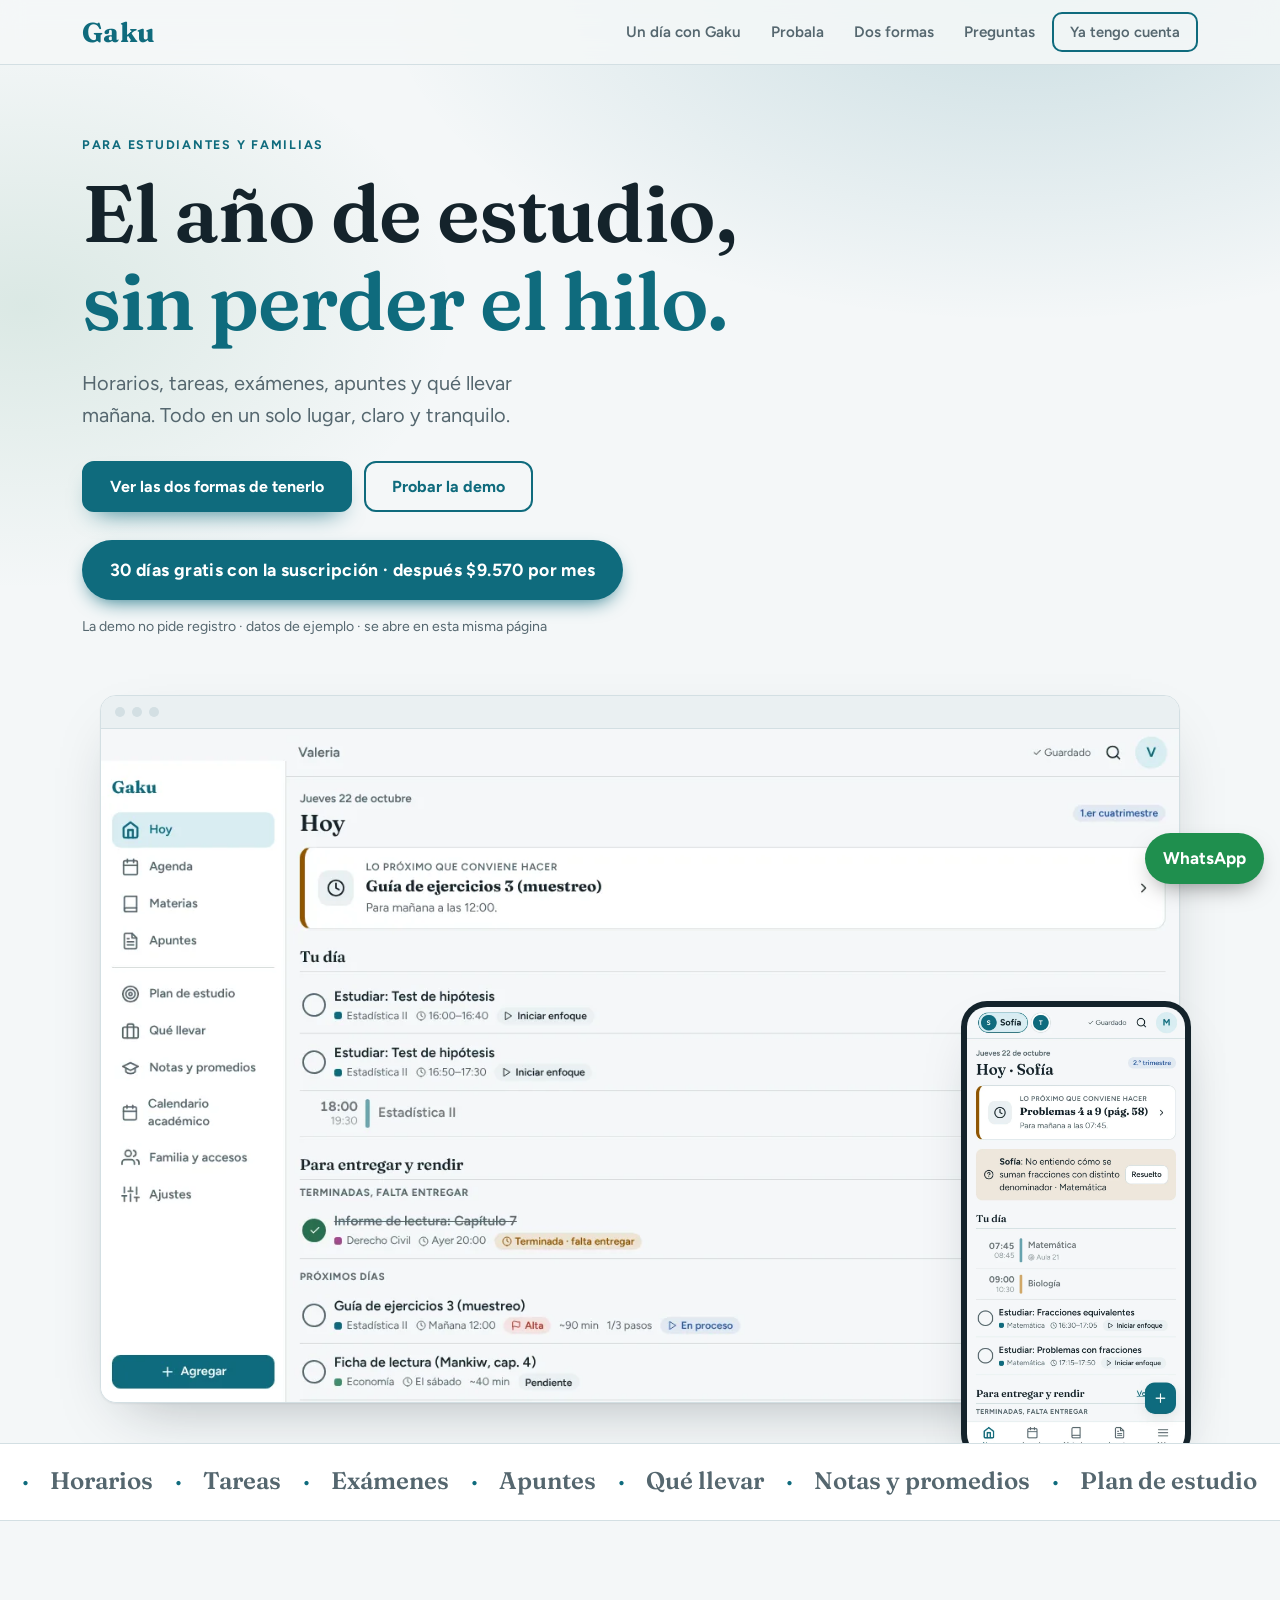
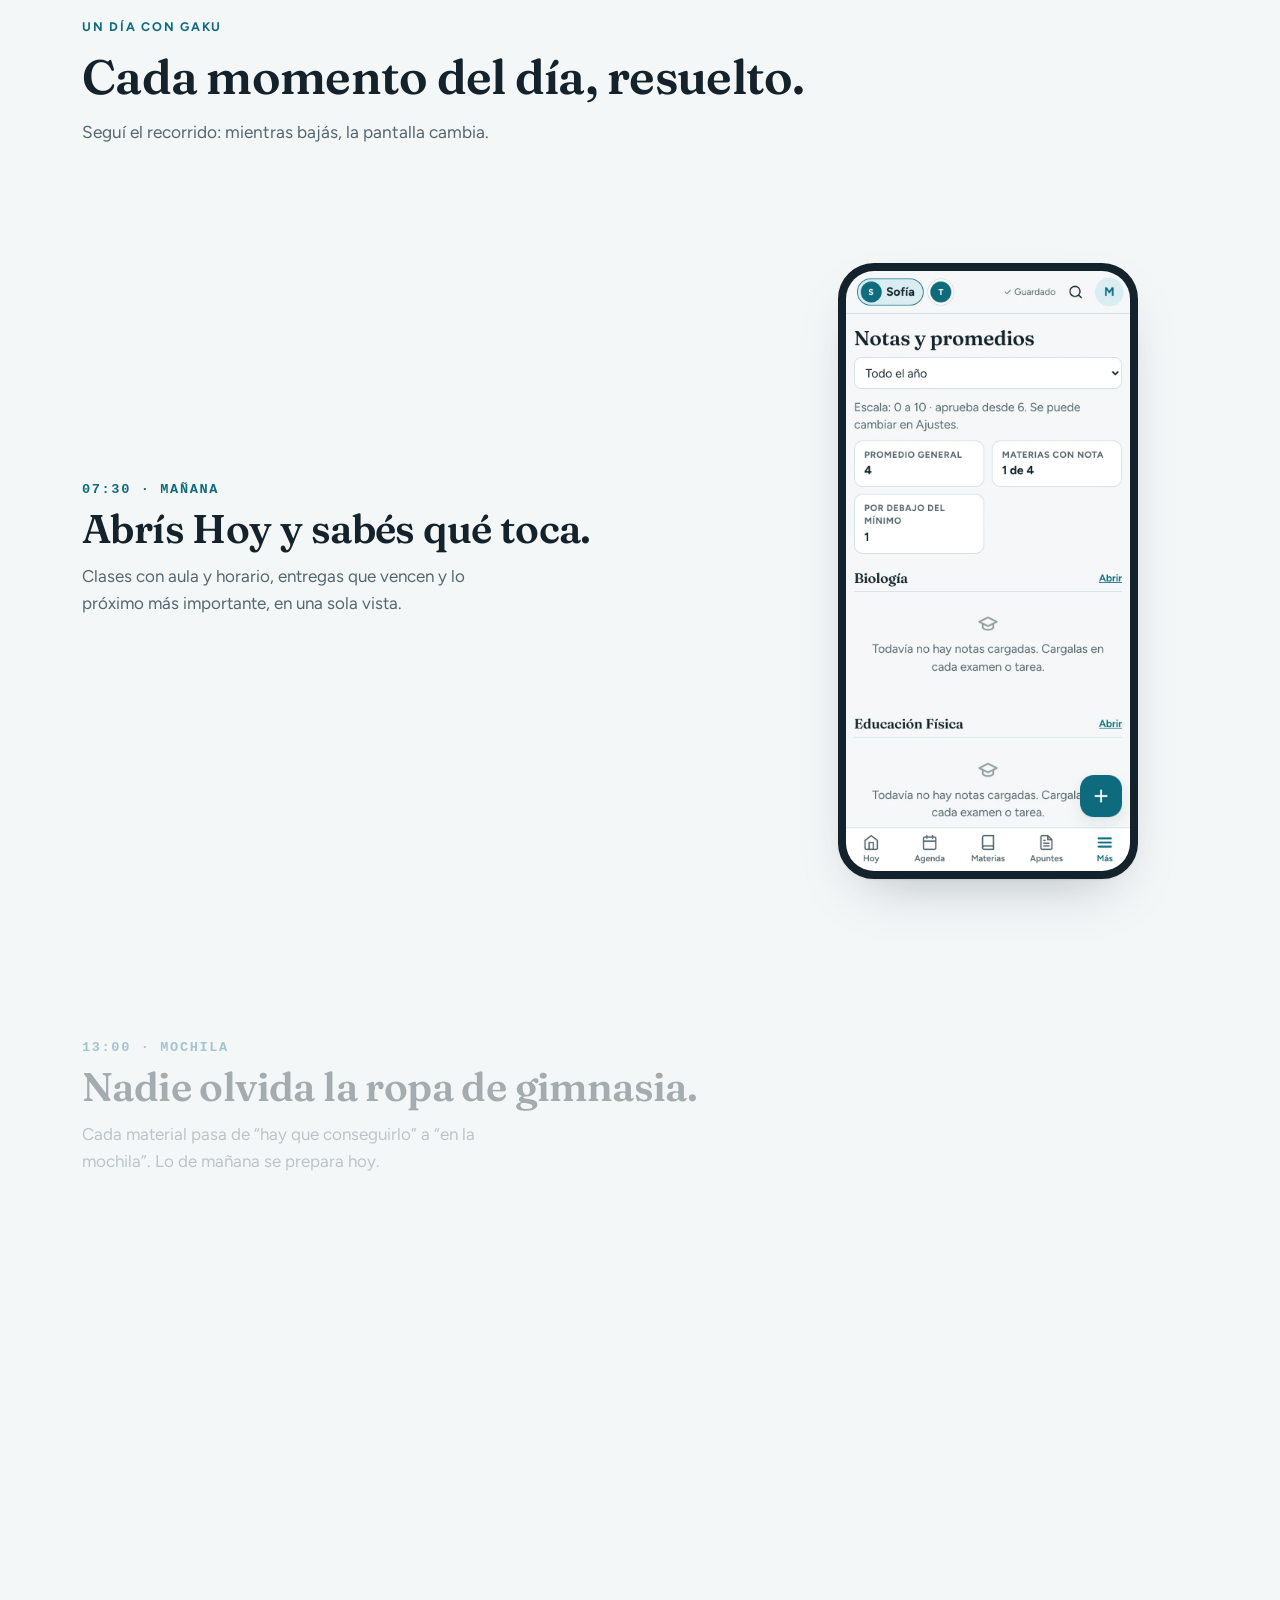
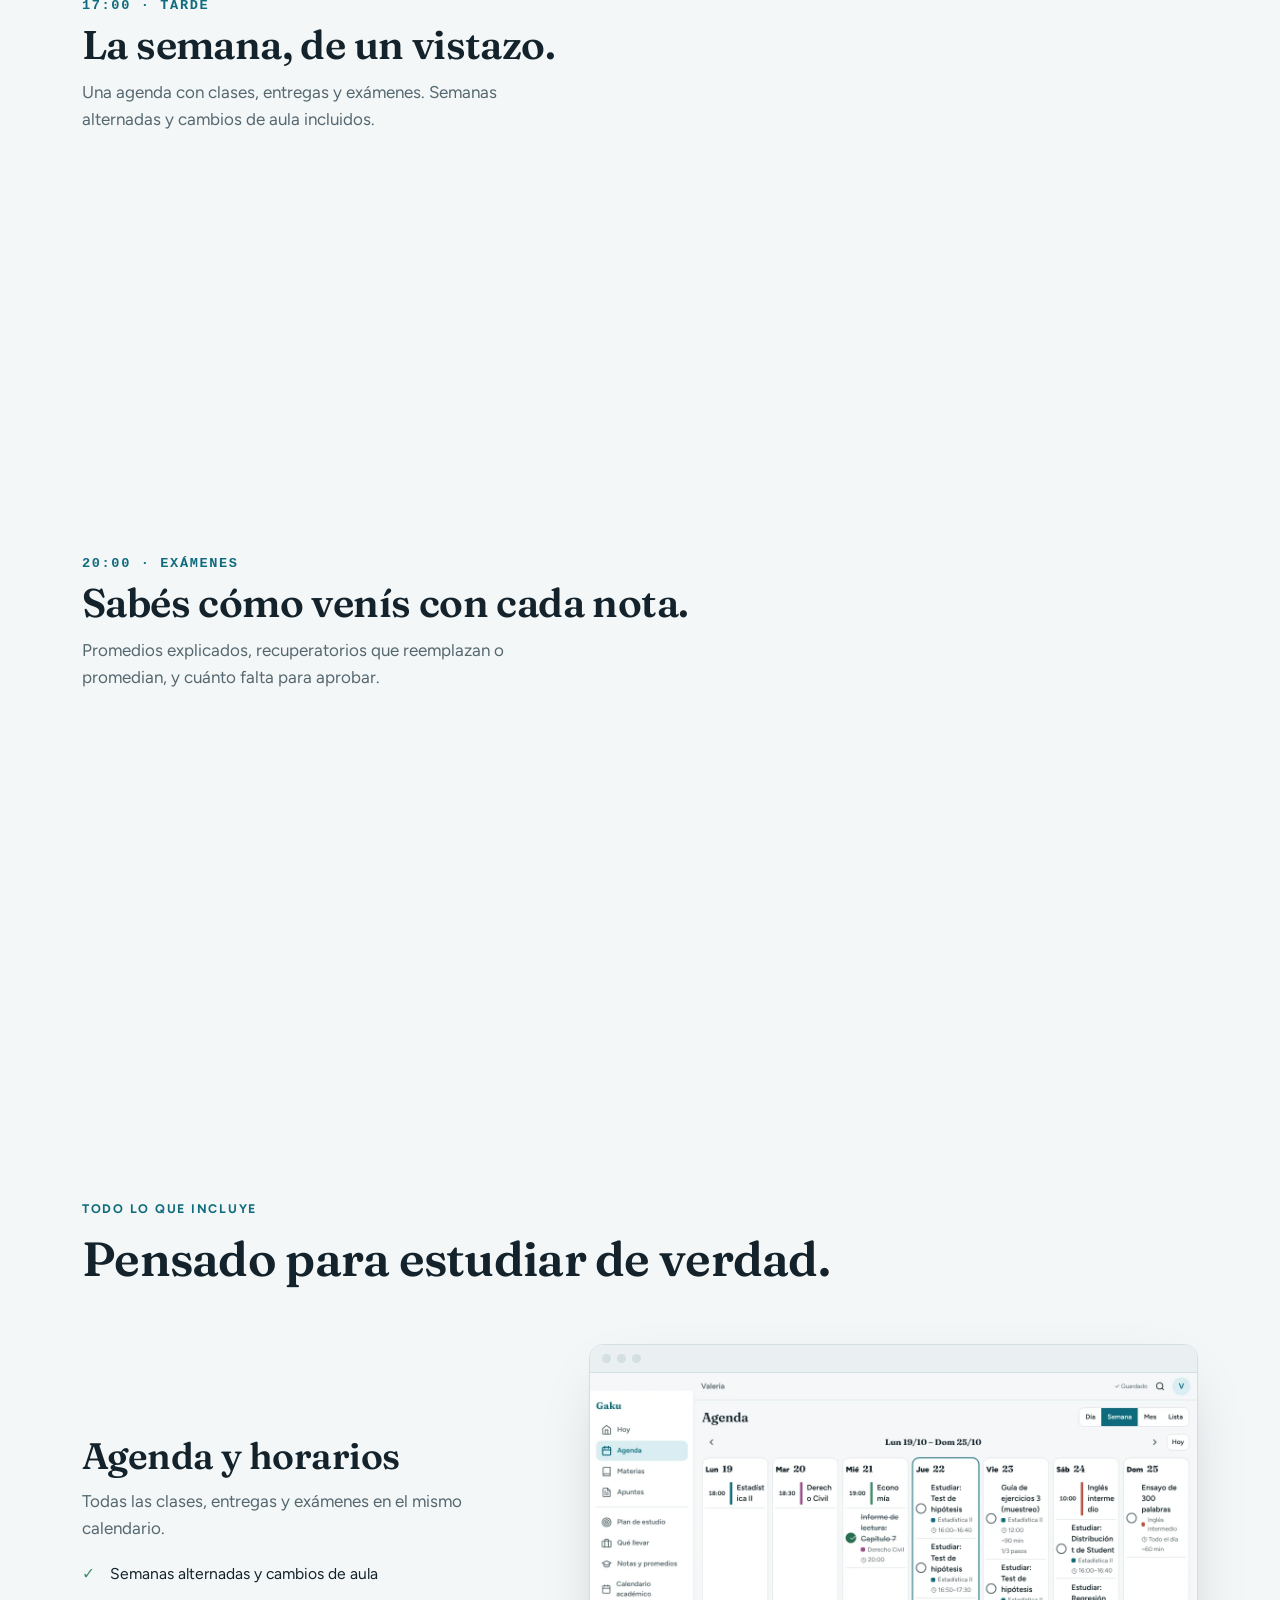
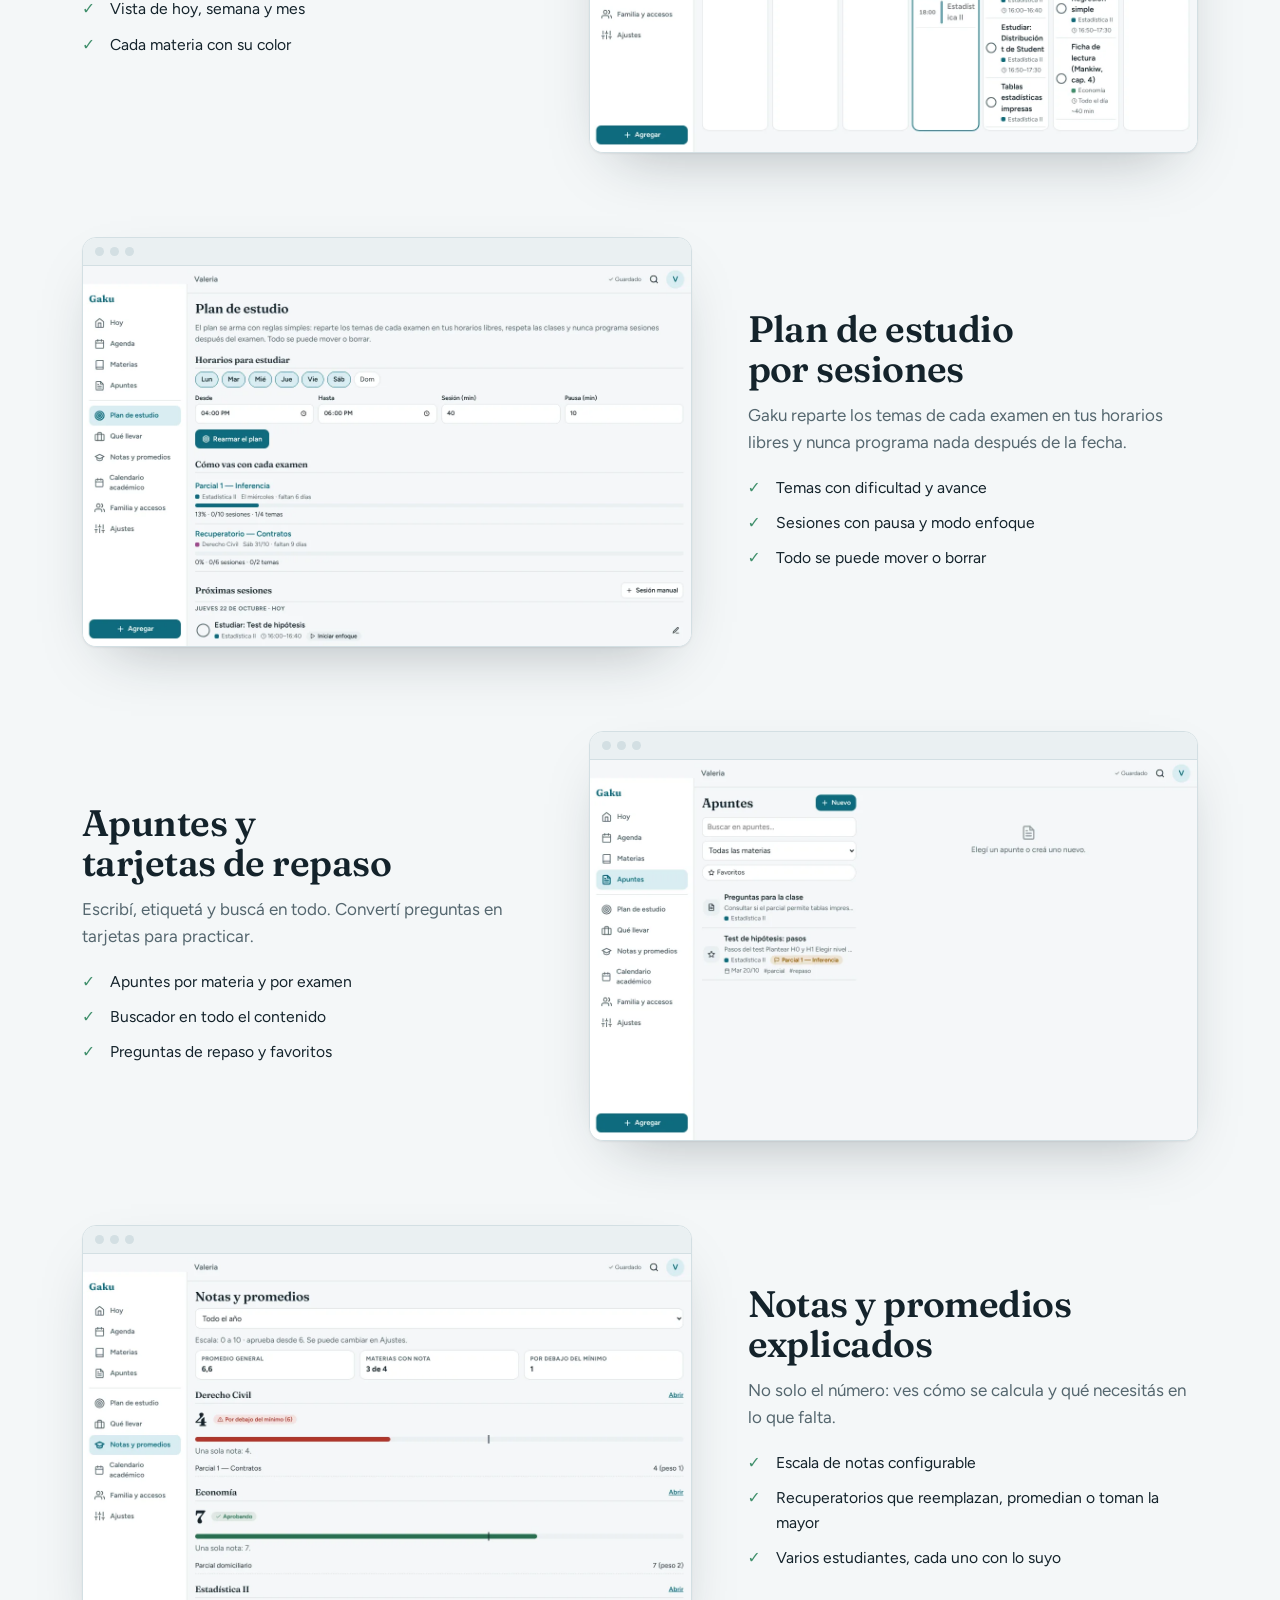
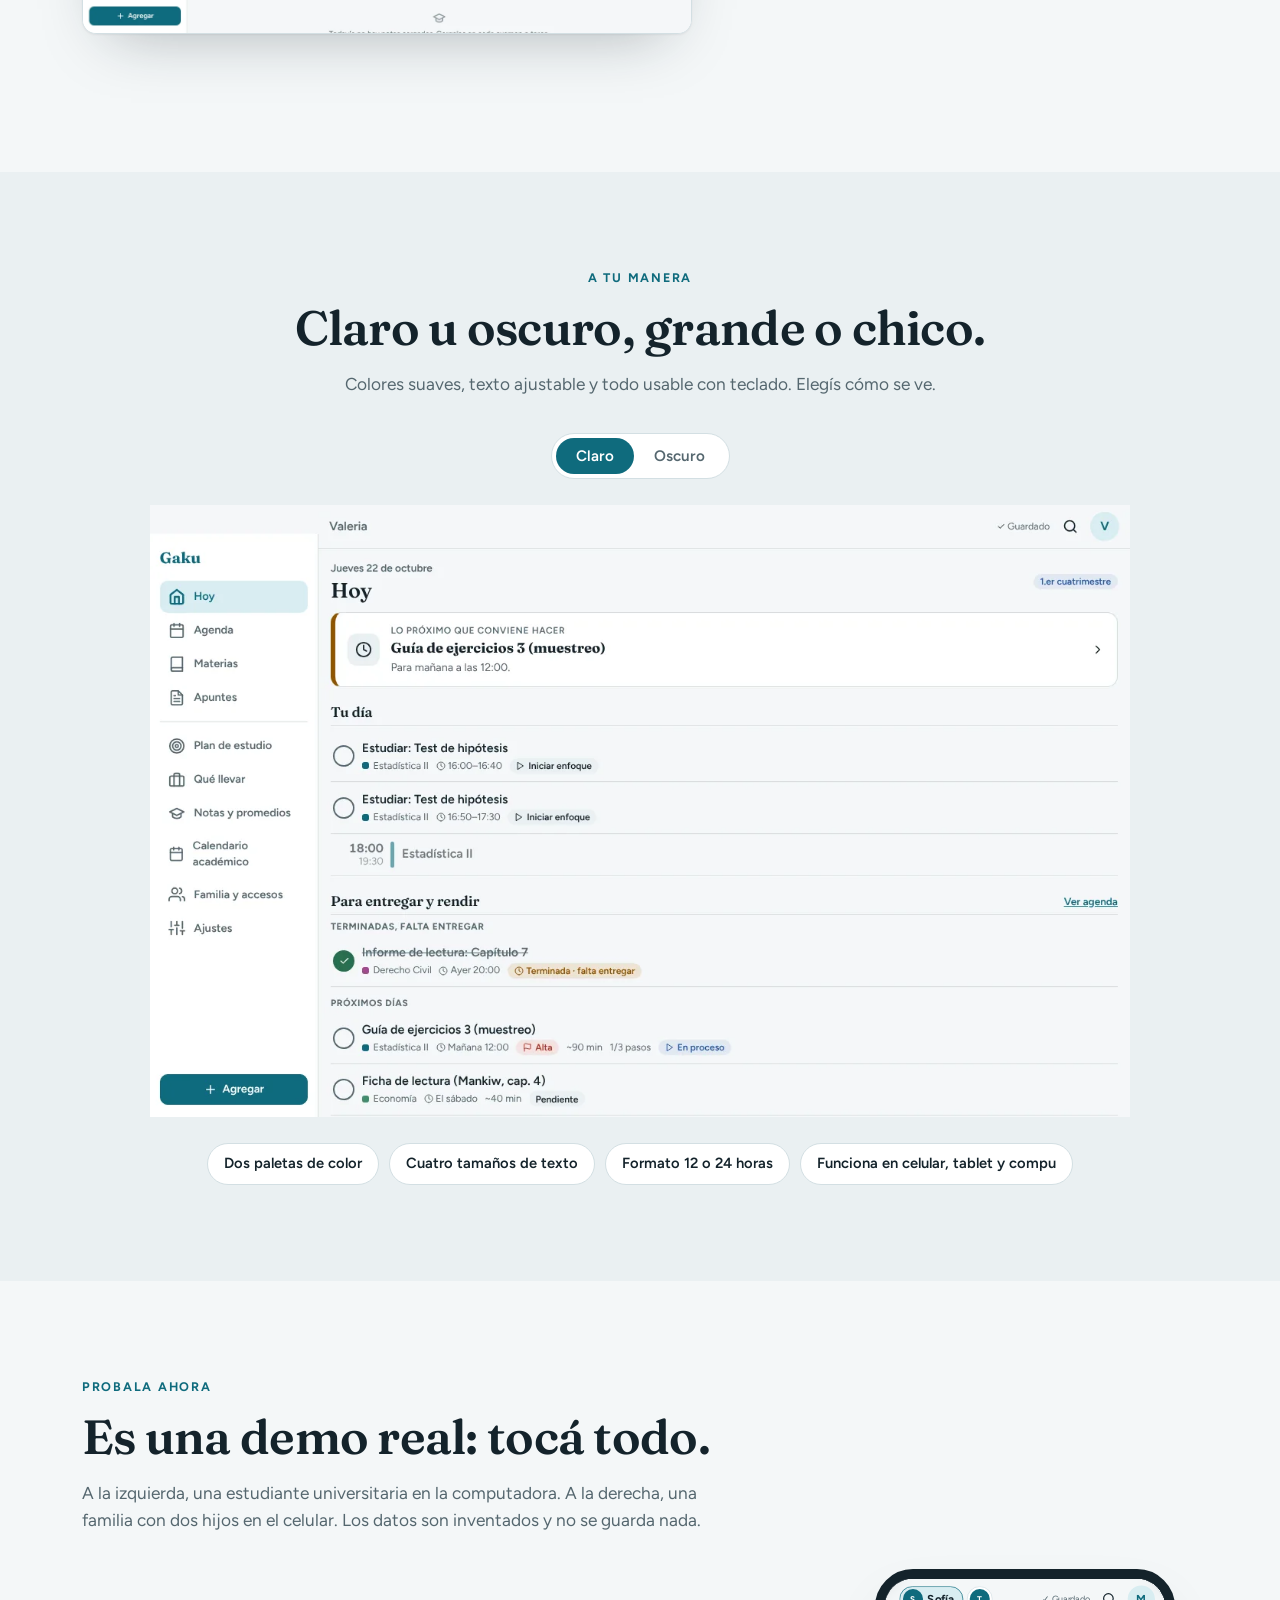
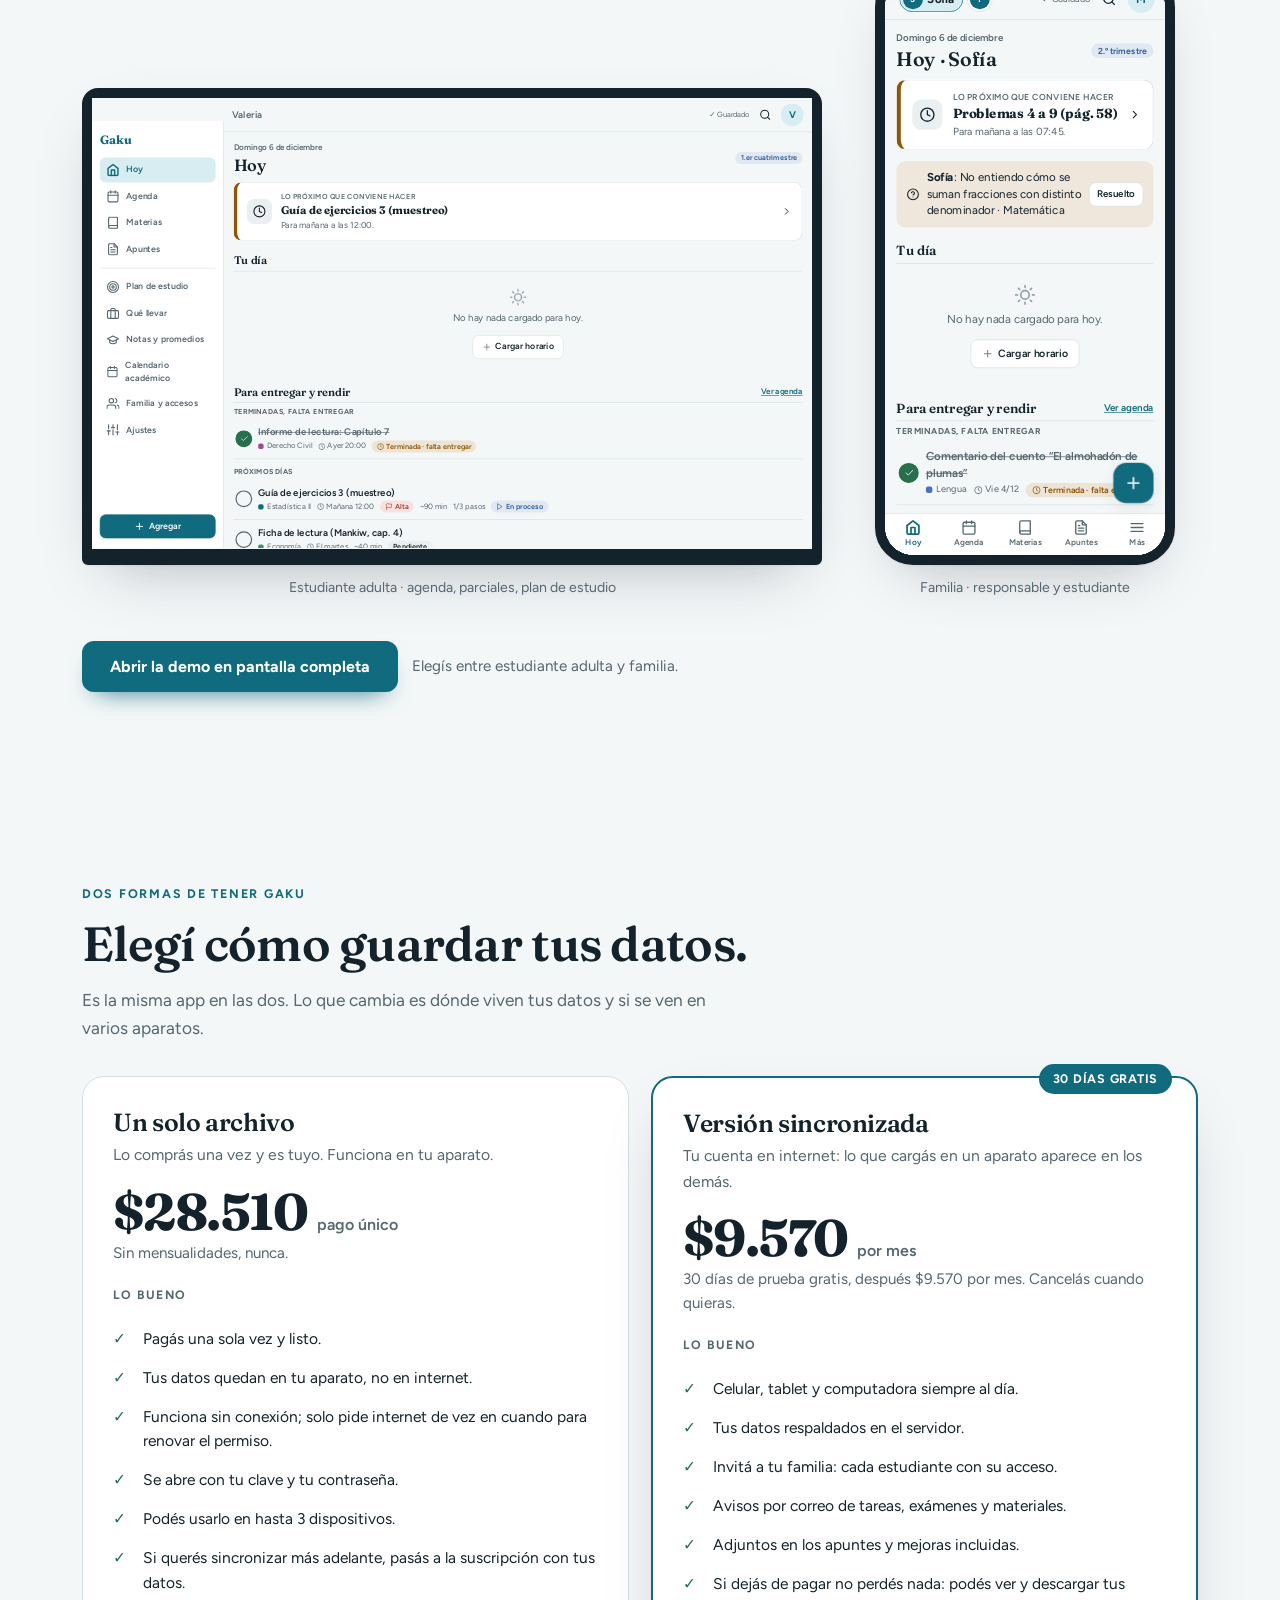
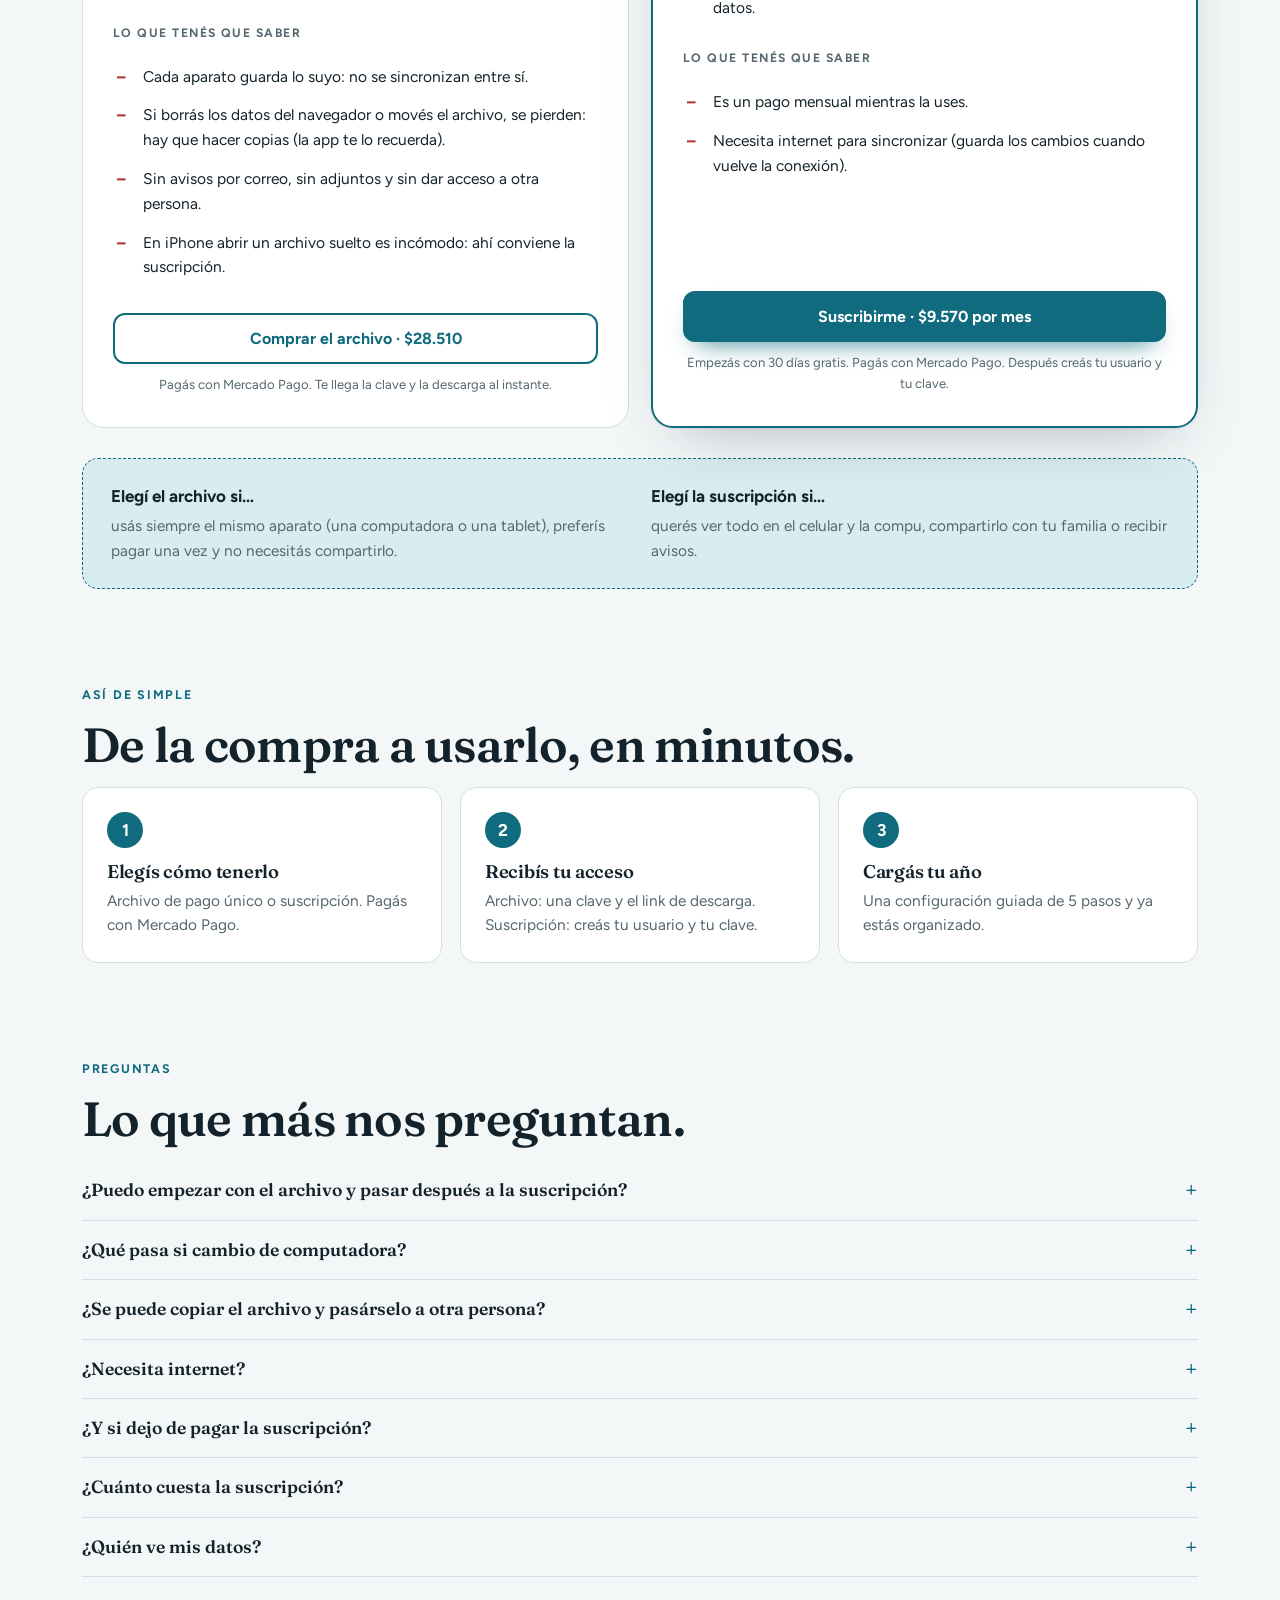
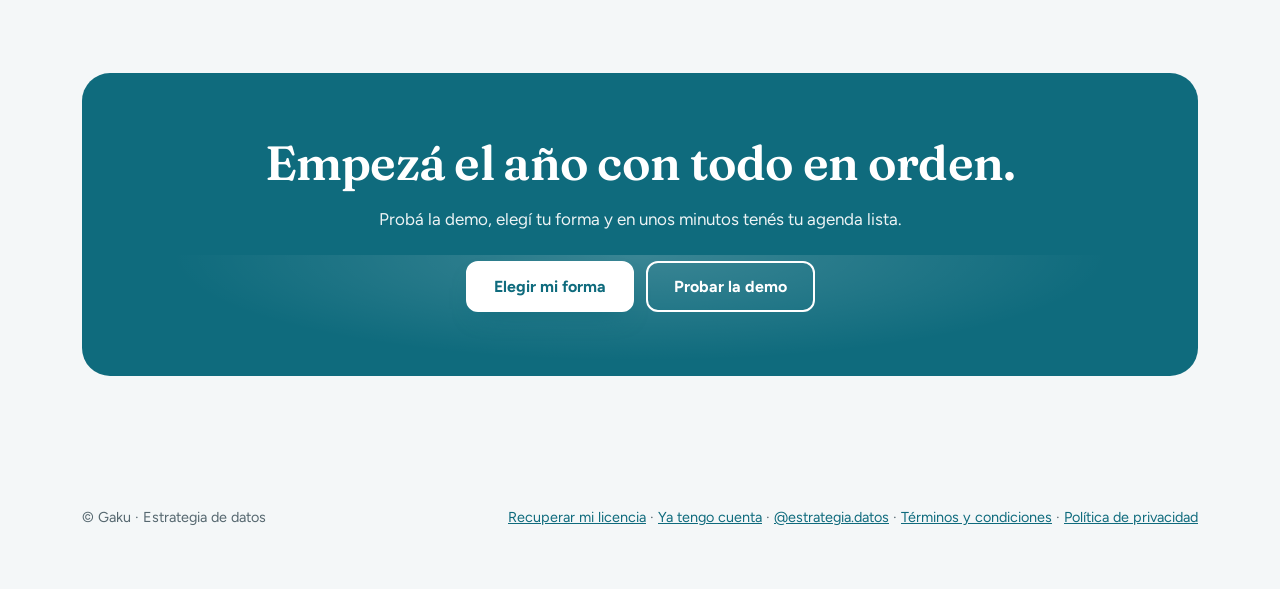
==== commit 6a839186: "Improve: hace más llamativa la promo de 30 días gratis Co-Authored-By: Claude Haiku 4.5 <noreply@ant" ====
--- a/index.html
+++ b/index.html
@@ -45,7 +45,7 @@
 .hero p.l{font-size:1.25rem;color:var(--mut);max-width:36ch;margin:22px 0 30px}
 .cta{display:flex;gap:12px;flex-wrap:wrap}
 .hint{font-size:.88rem;color:var(--mut);margin-top:16px}
-.promo{display:inline-block;margin:18px 0 0;background:var(--ac);color:var(--ac-ink);padding:9px 16px;border-radius:99px;font-weight:700;font-size:.95rem}
+.promo{display:inline-block;margin:28px 0 0;background:var(--ac);color:var(--ac-ink);padding:16px 28px;border-radius:99px;font-weight:700;font-size:1.1rem;box-shadow:0 8px 20px -8px var(--ac);letter-spacing:.02em}
 .stage{position:relative;margin:56px auto 0;max-width:1080px}
 .lap{border:1px solid var(--line);border-radius:16px;overflow:hidden;background:var(--surf);box-shadow:var(--sh)}
 .lap .dots{display:flex;gap:7px;padding:11px 14px;background:var(--surf2);border-bottom:1px solid var(--line)}
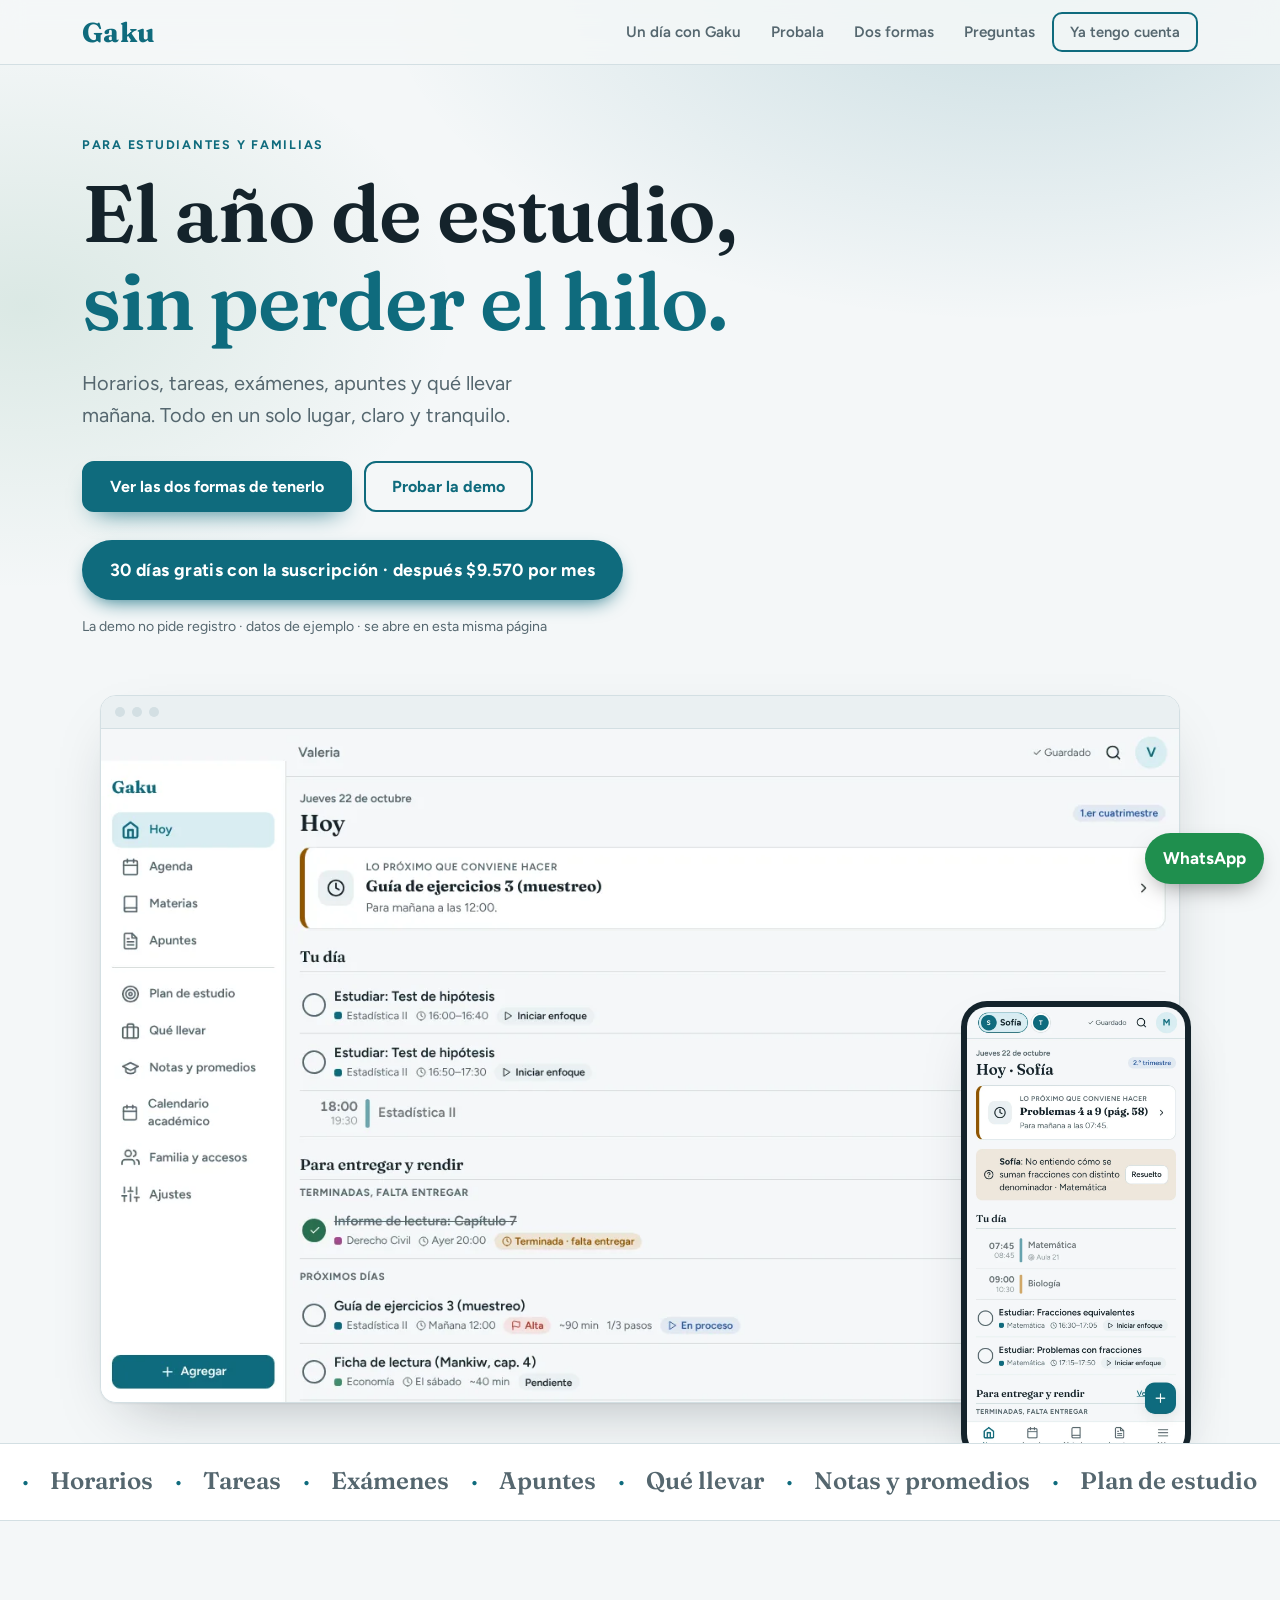
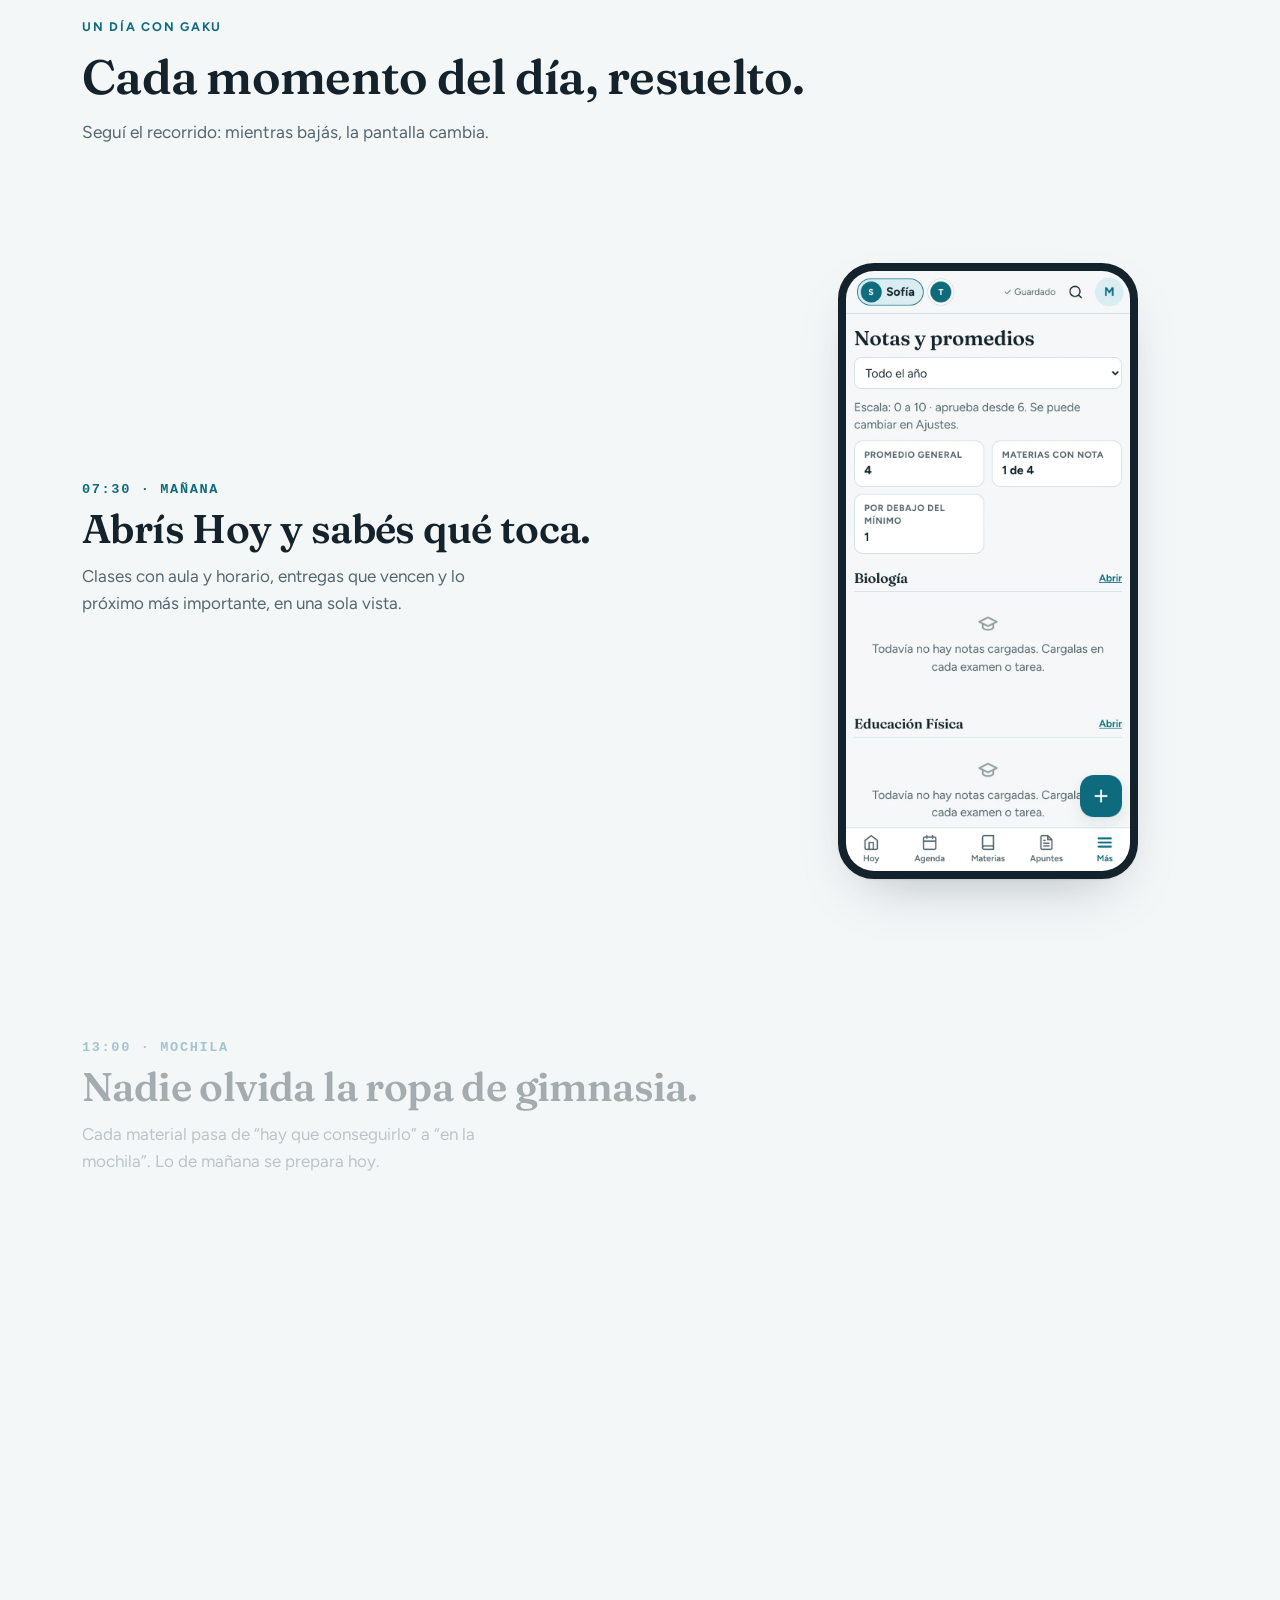
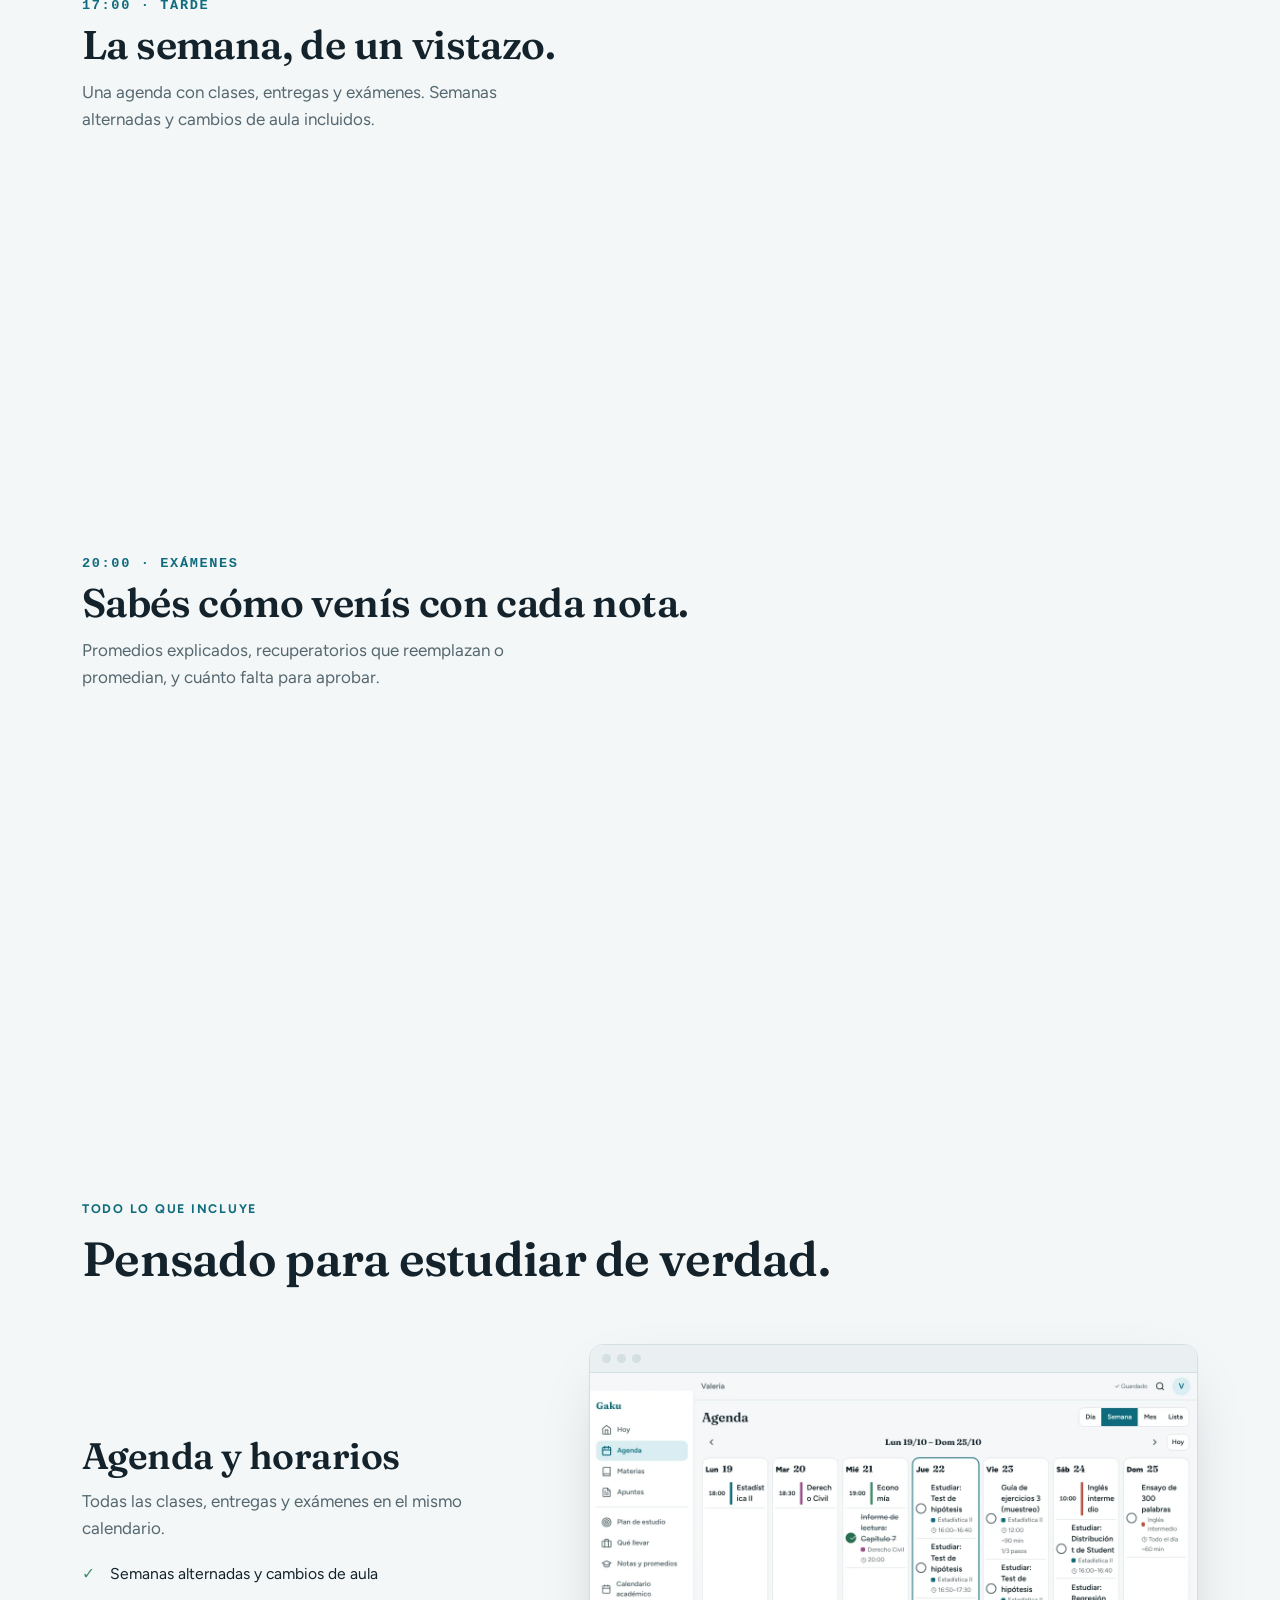
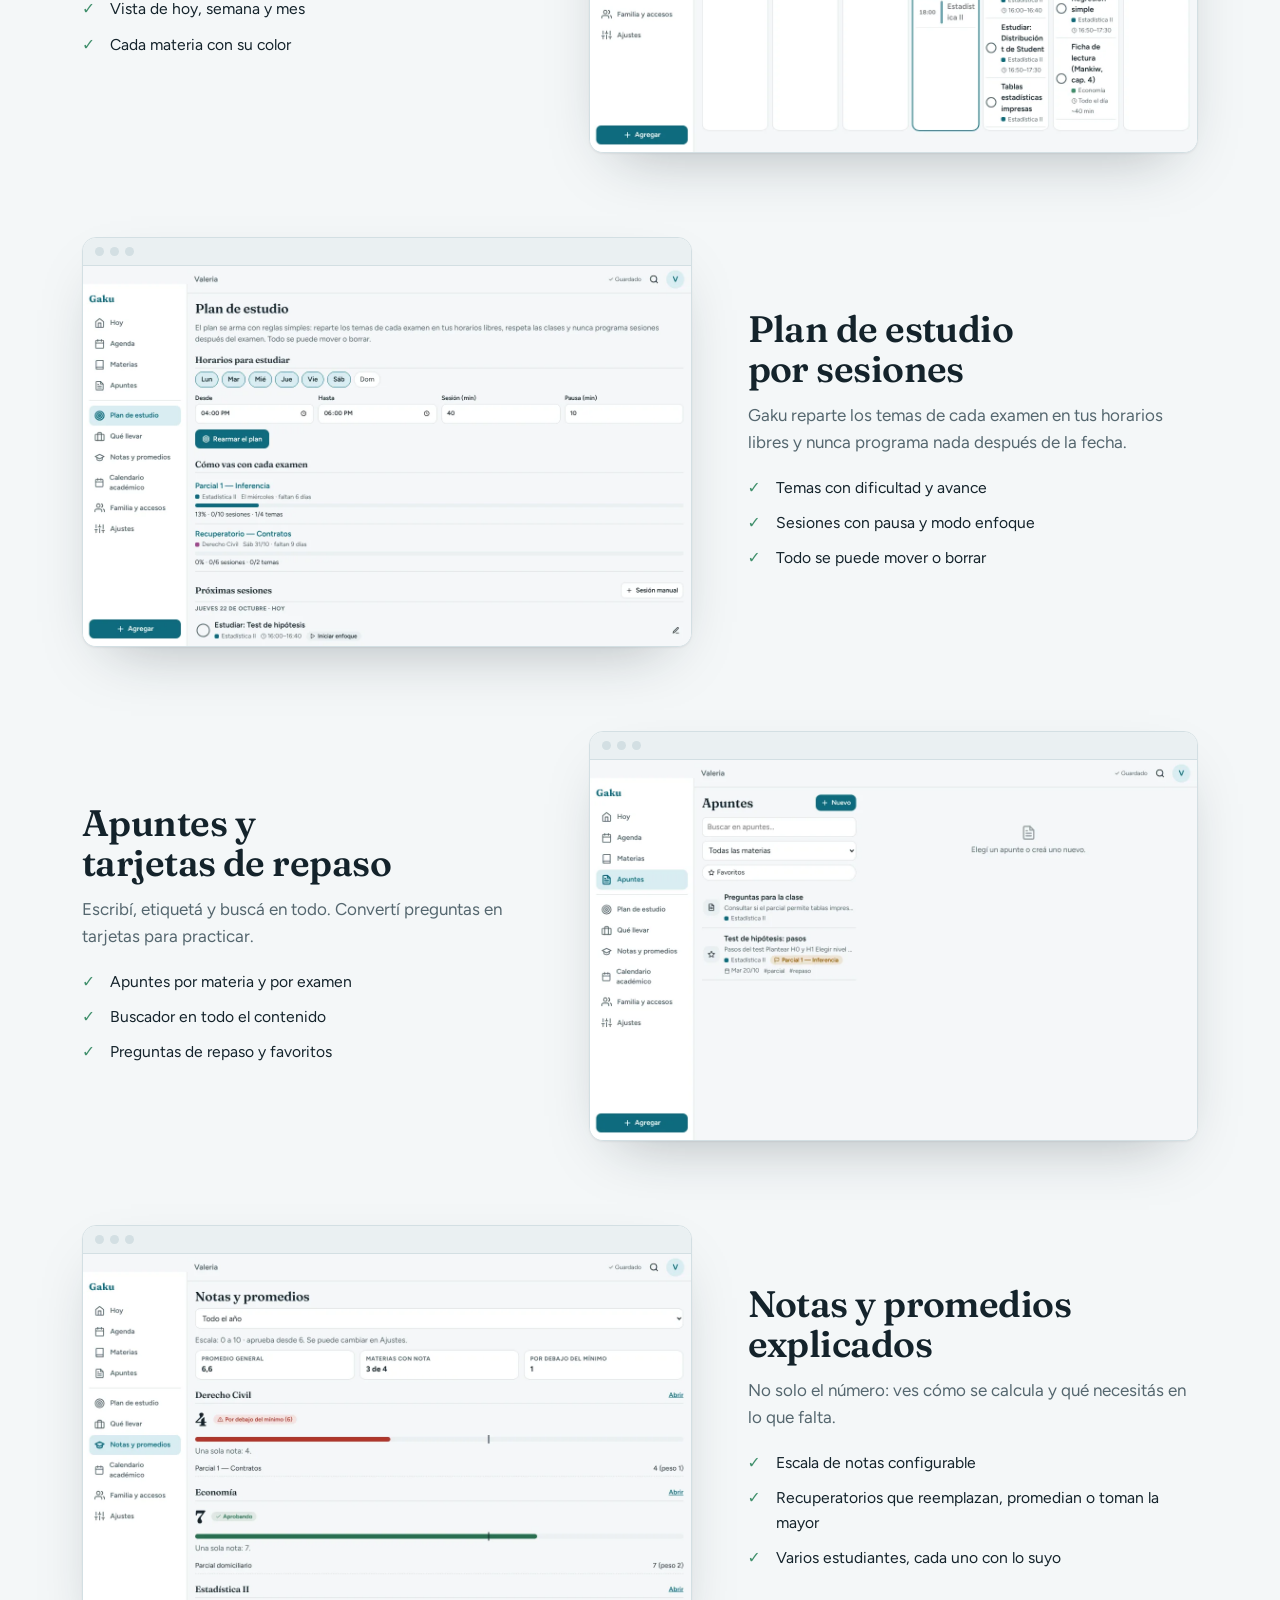
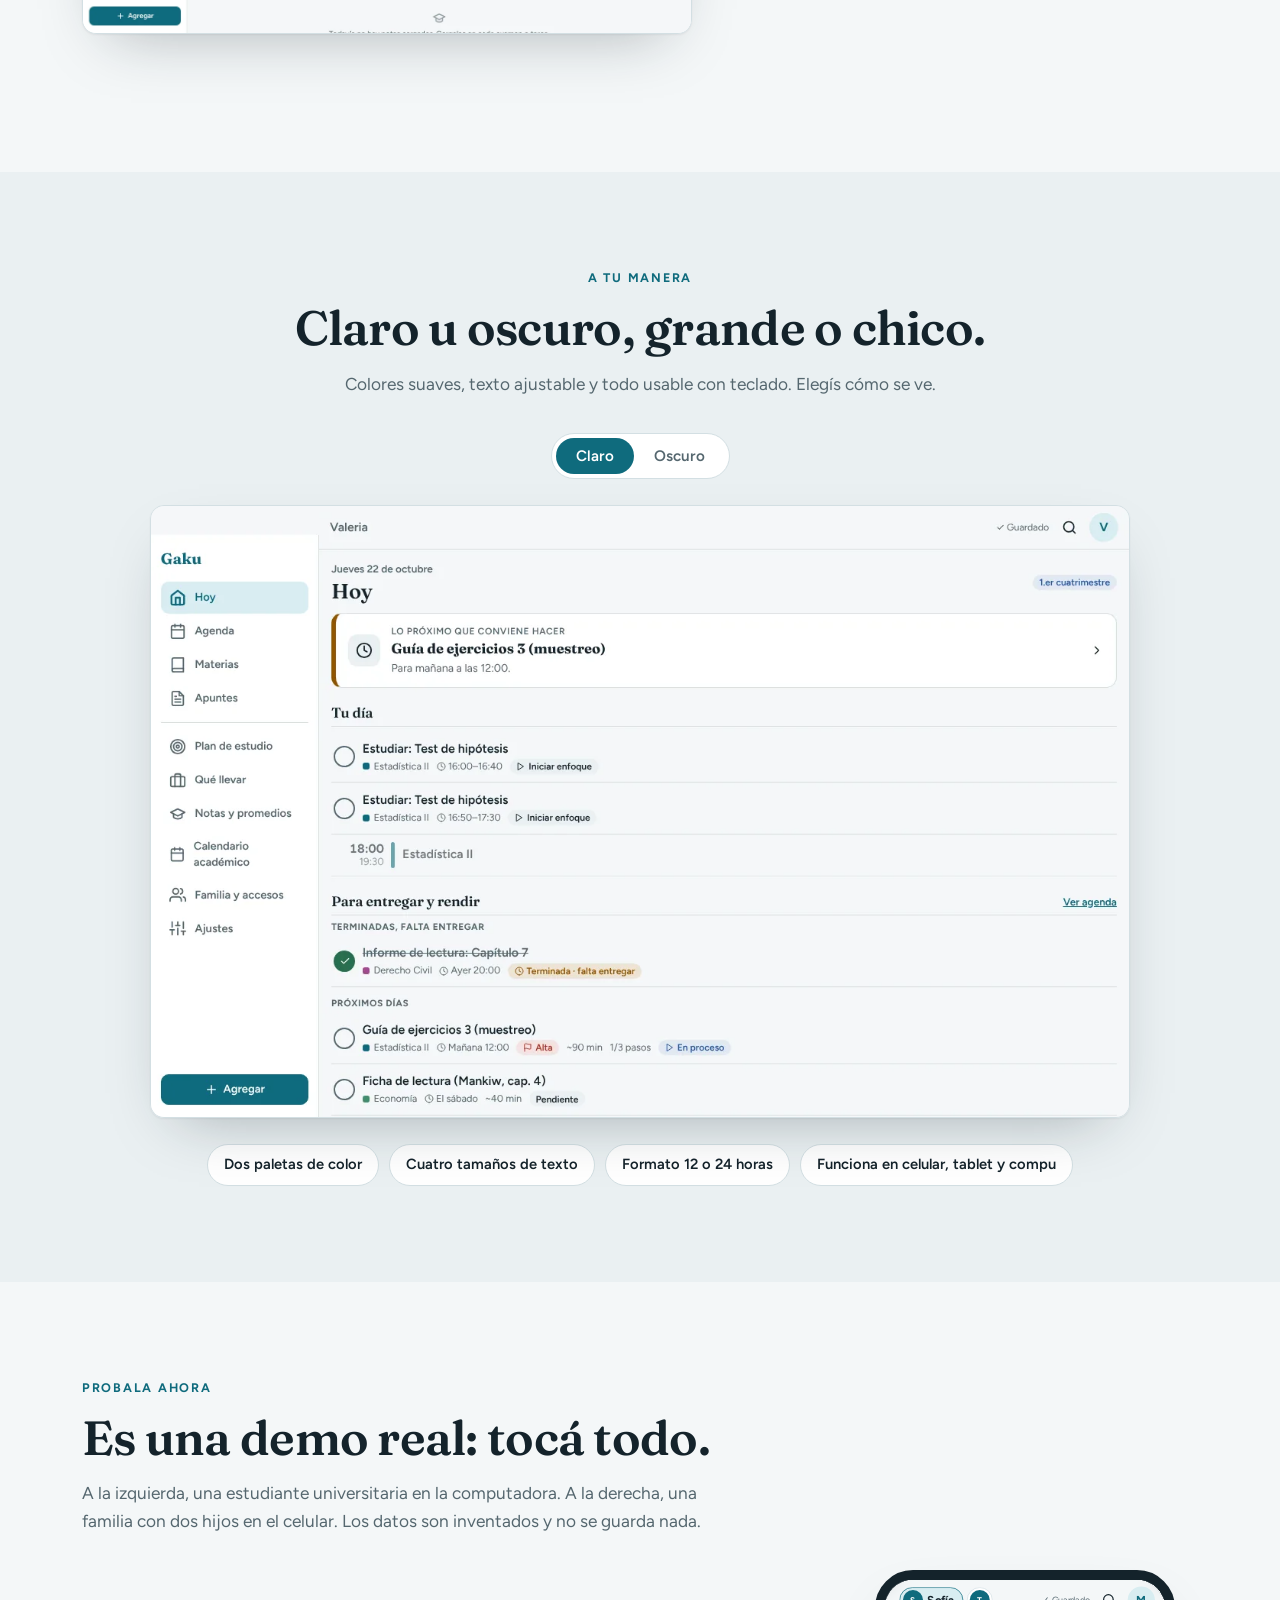
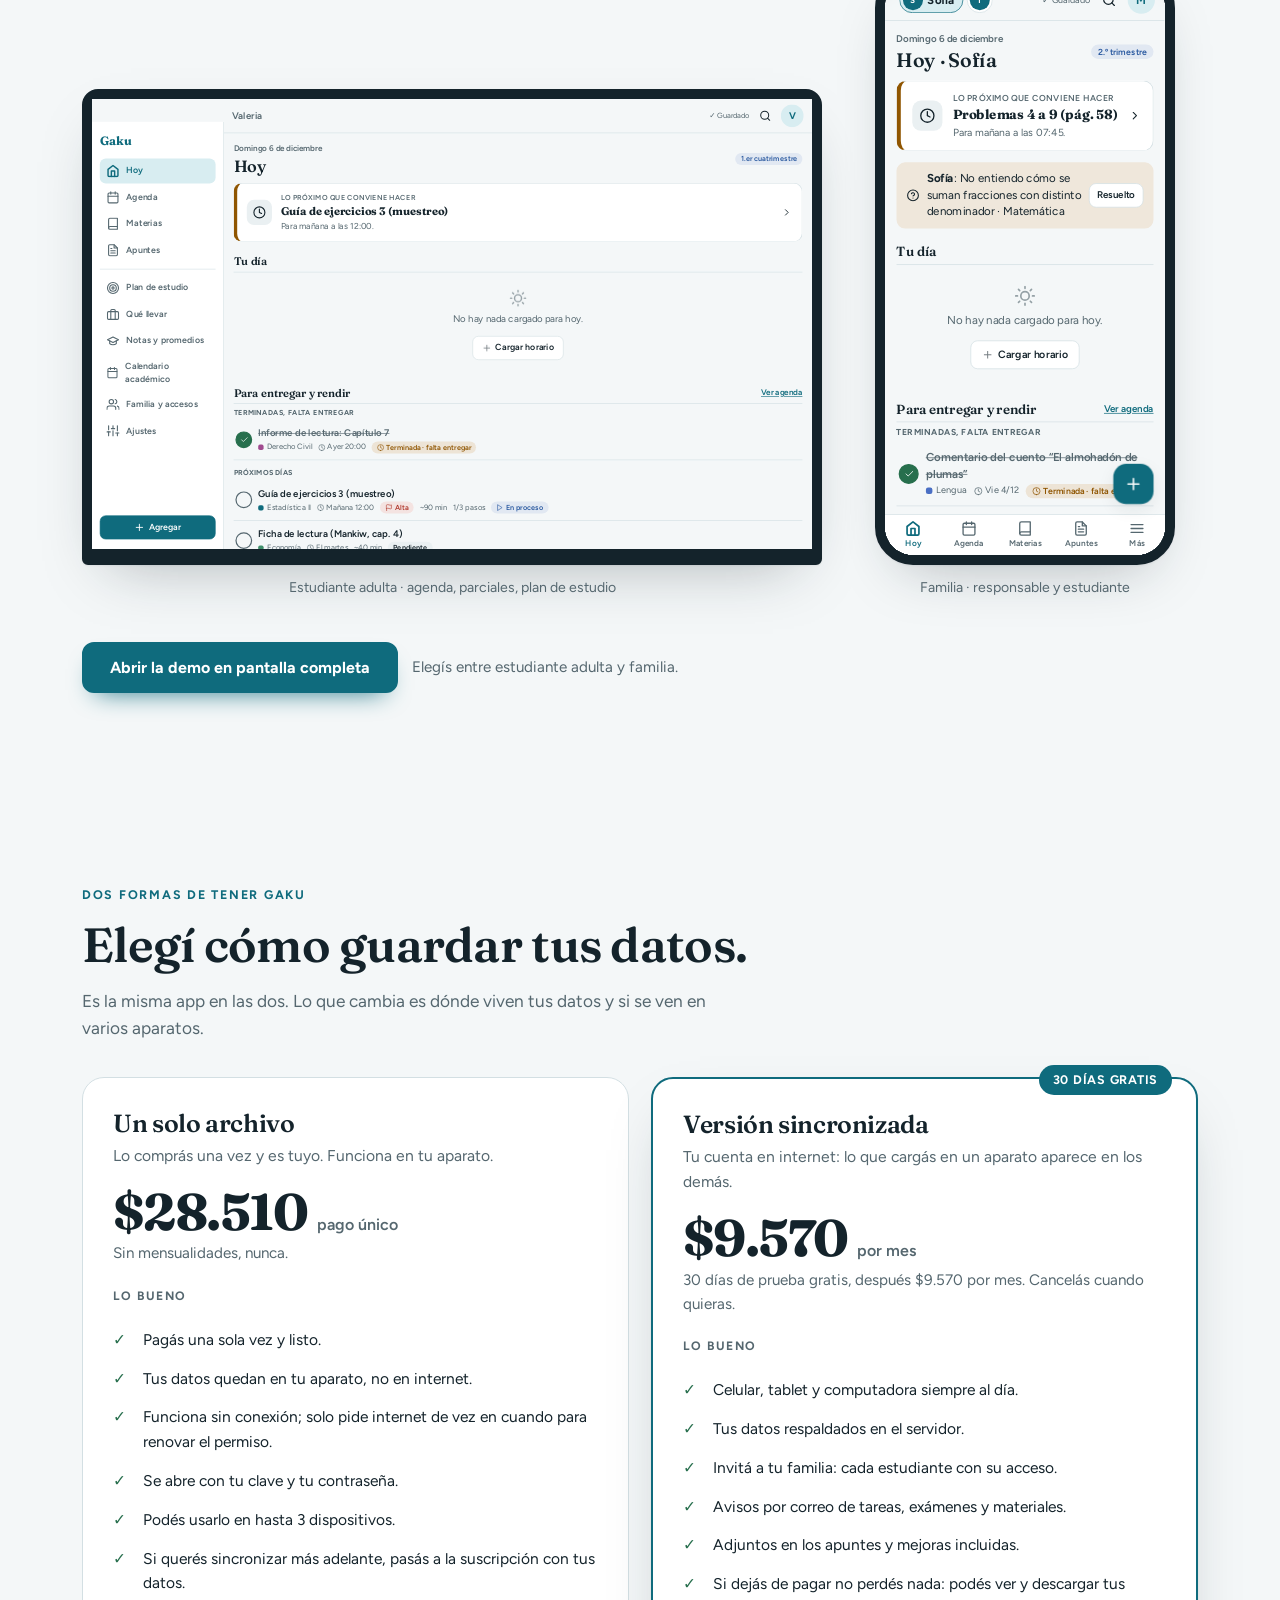
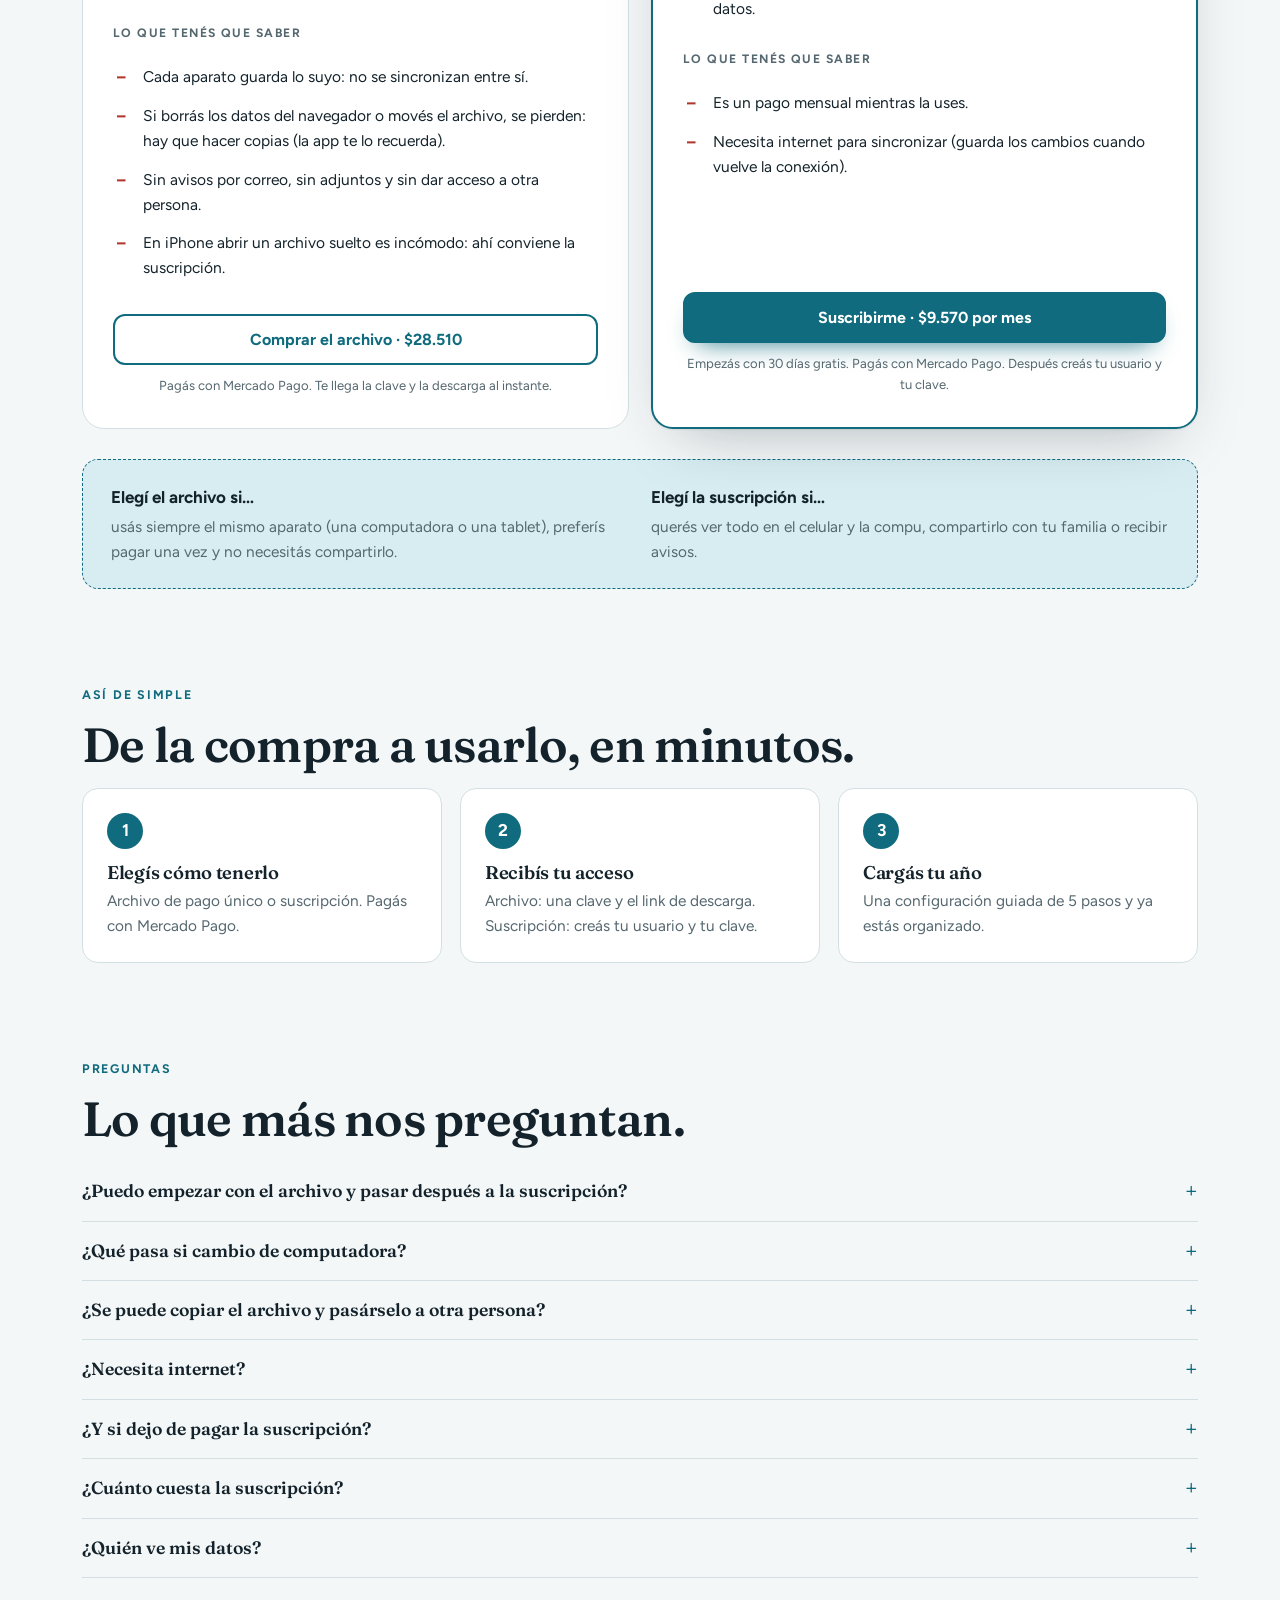
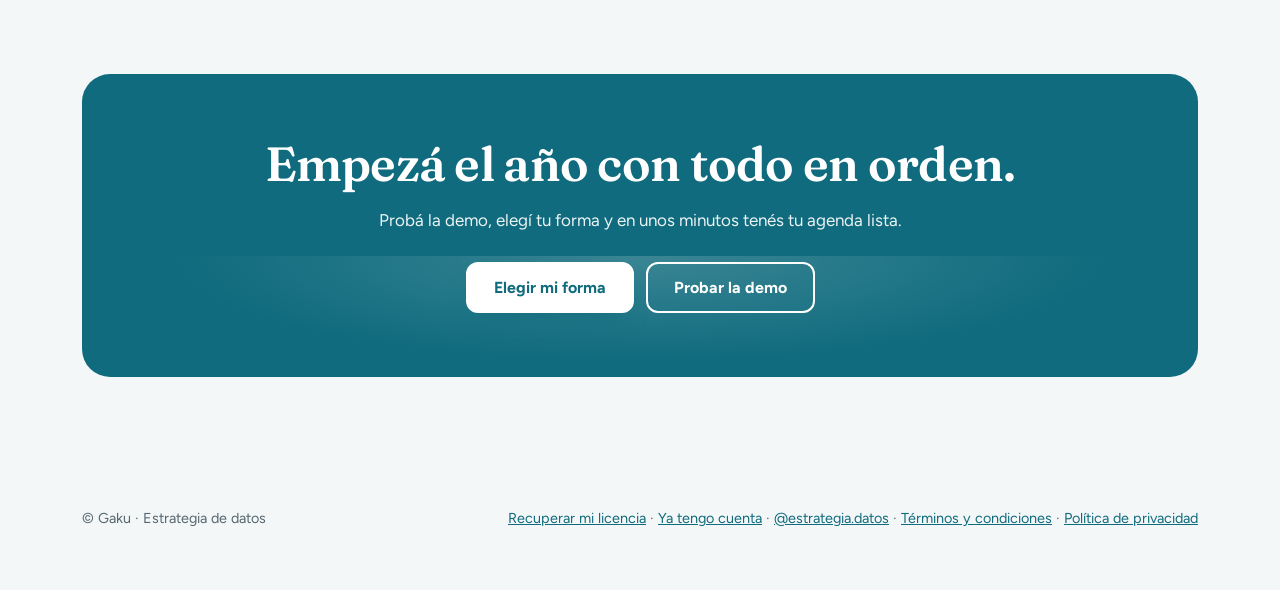
==== commit bda182ed: "Fix: restaura borde, sombra y transición de las imágenes del modo claro/oscuro Co-Authored-By: Claud" ====
--- a/index.html
+++ b/index.html
@@ -90,7 +90,7 @@
 .mode .tog button{border:0;background:none;padding:9px 20px;border-radius:99px;font:600 .95rem Figtree;color:var(--mut);cursor:pointer}
 .mode .tog button.on{background:var(--ac);color:var(--ac-ink)}
 .mode .frame{position:relative;max-width:980px;margin:0 auto}
-.mode .frame img{display:block;width:100%;height:auto}
+.mode .frame img{display:block;width:100%;height:auto;border-radius:14px;border:1px solid var(--line);box-shadow:var(--sh);transition:opacity .4s}
 .mode .frame img.b{position:absolute;top:0;left:0;width:100%;height:100%;opacity:0}
 .mode .frame.dk img.b{opacity:1}
 .chips{display:flex;gap:10px;flex-wrap:wrap;margin-top:26px}
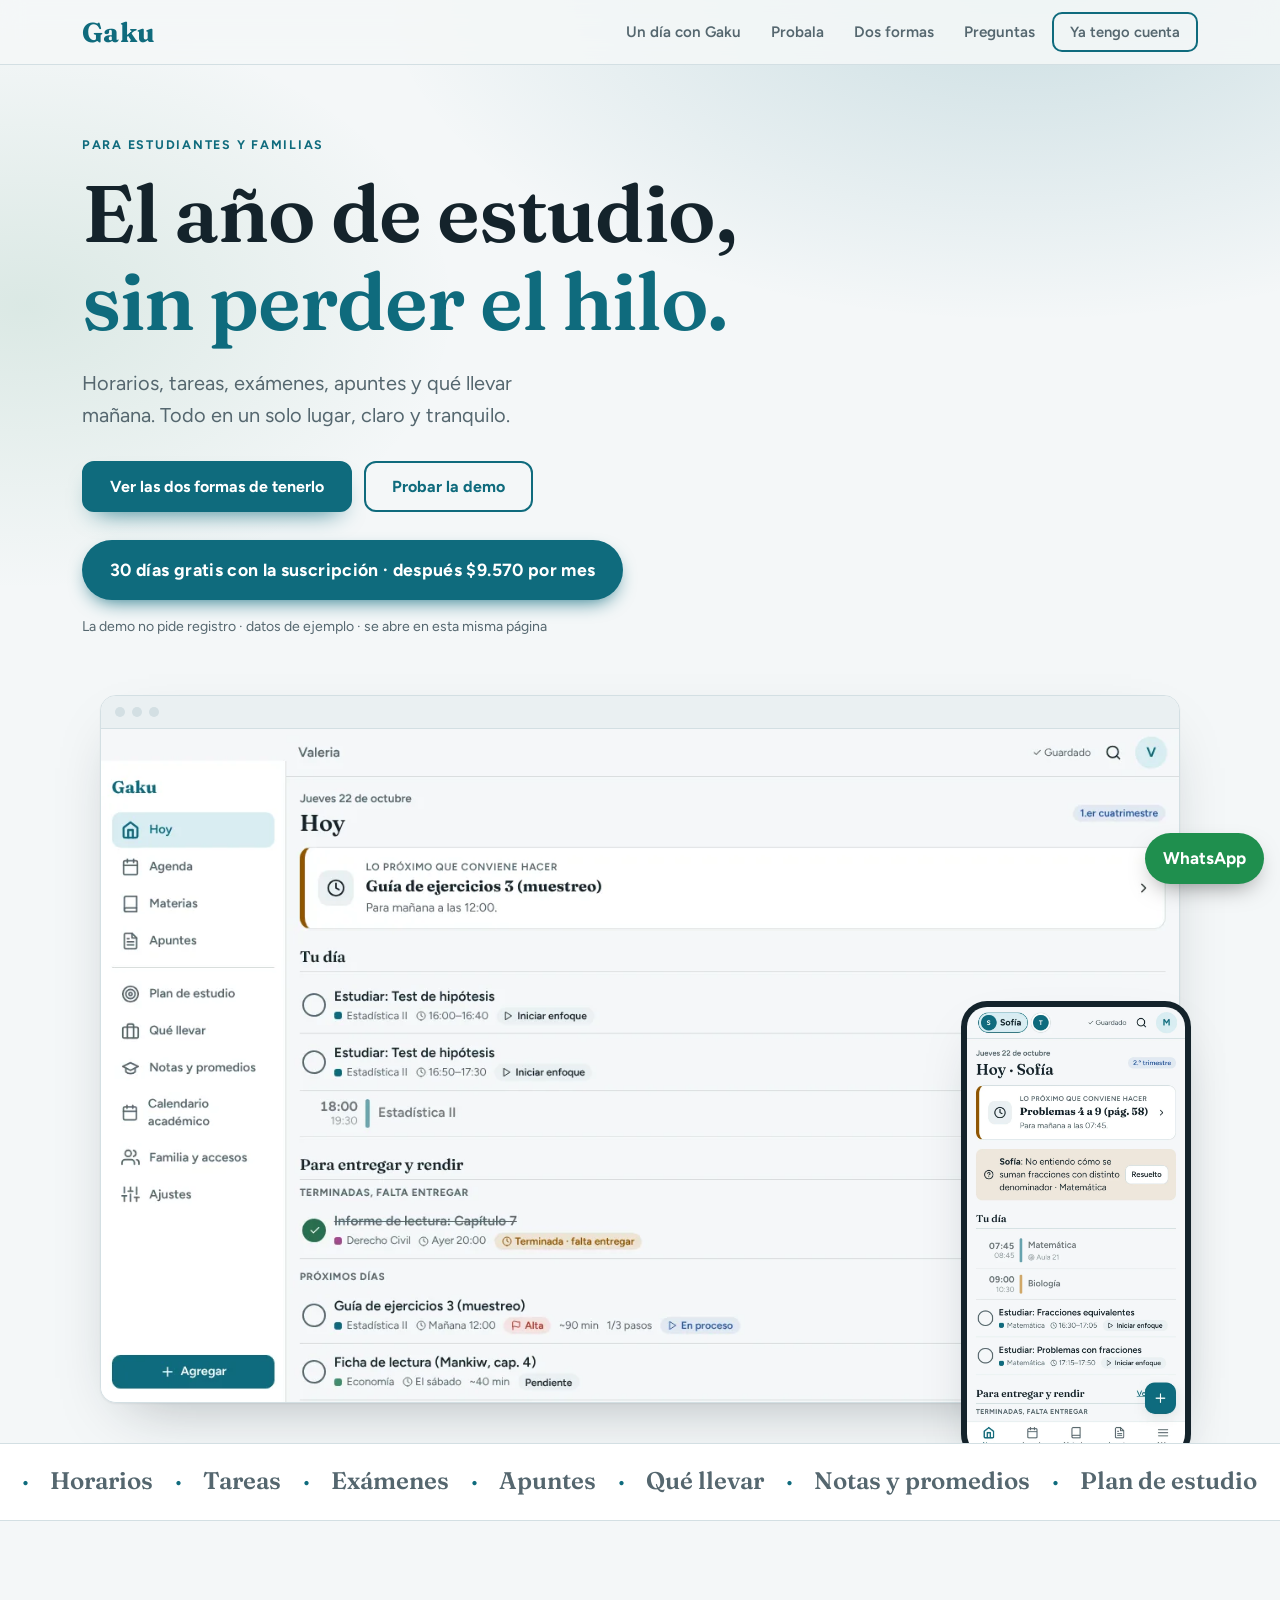
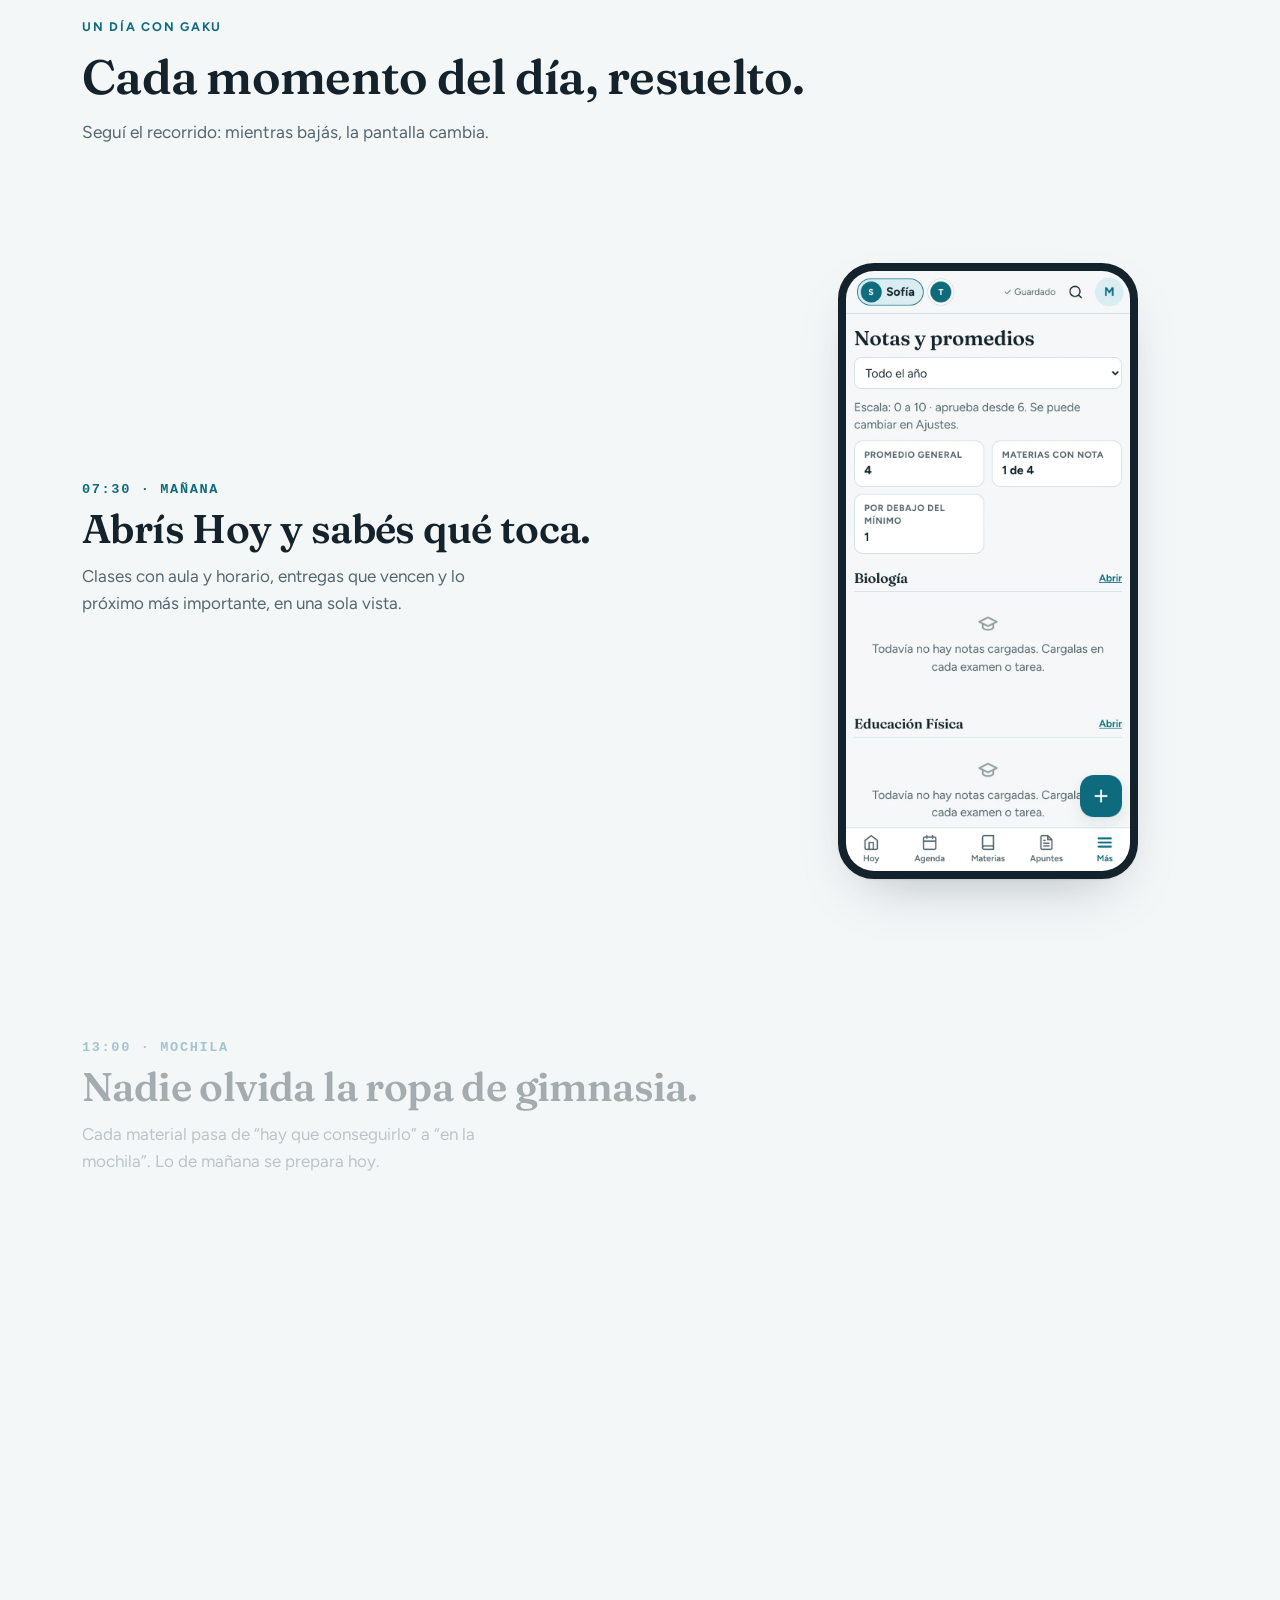
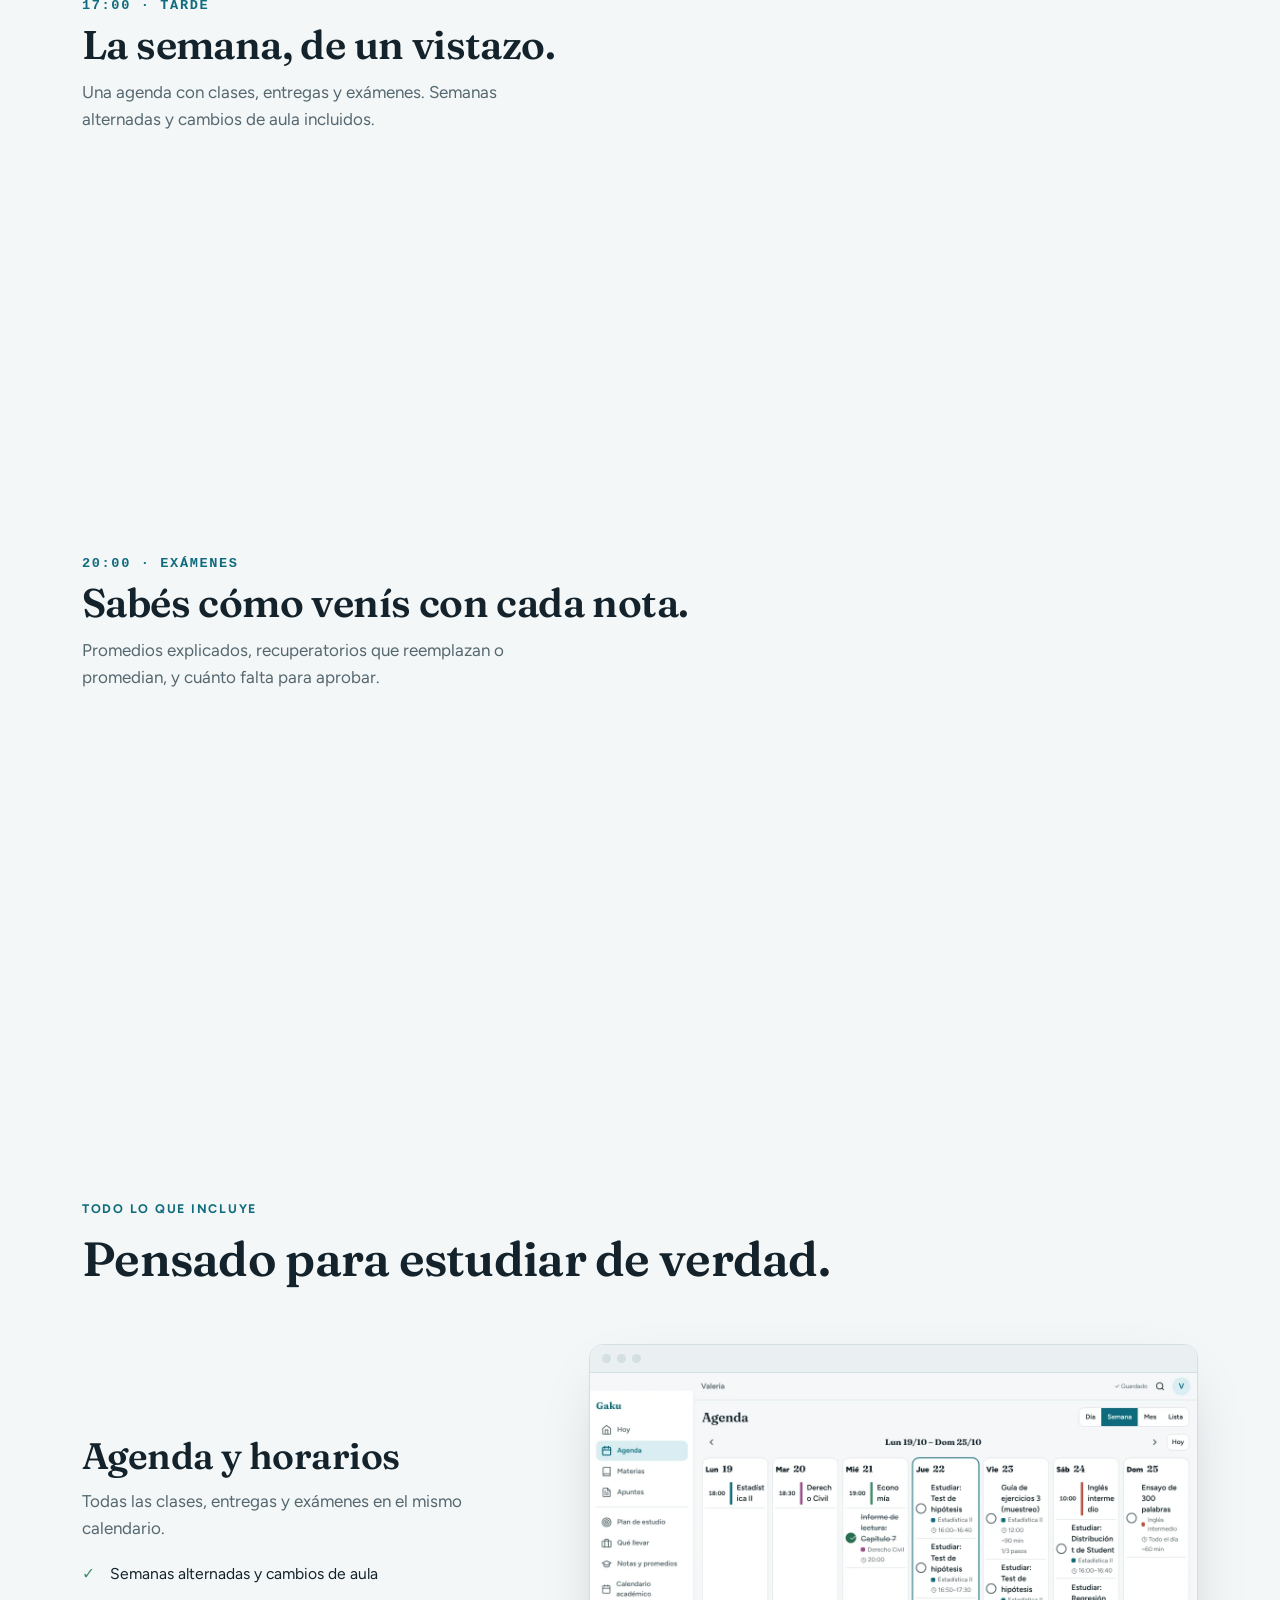
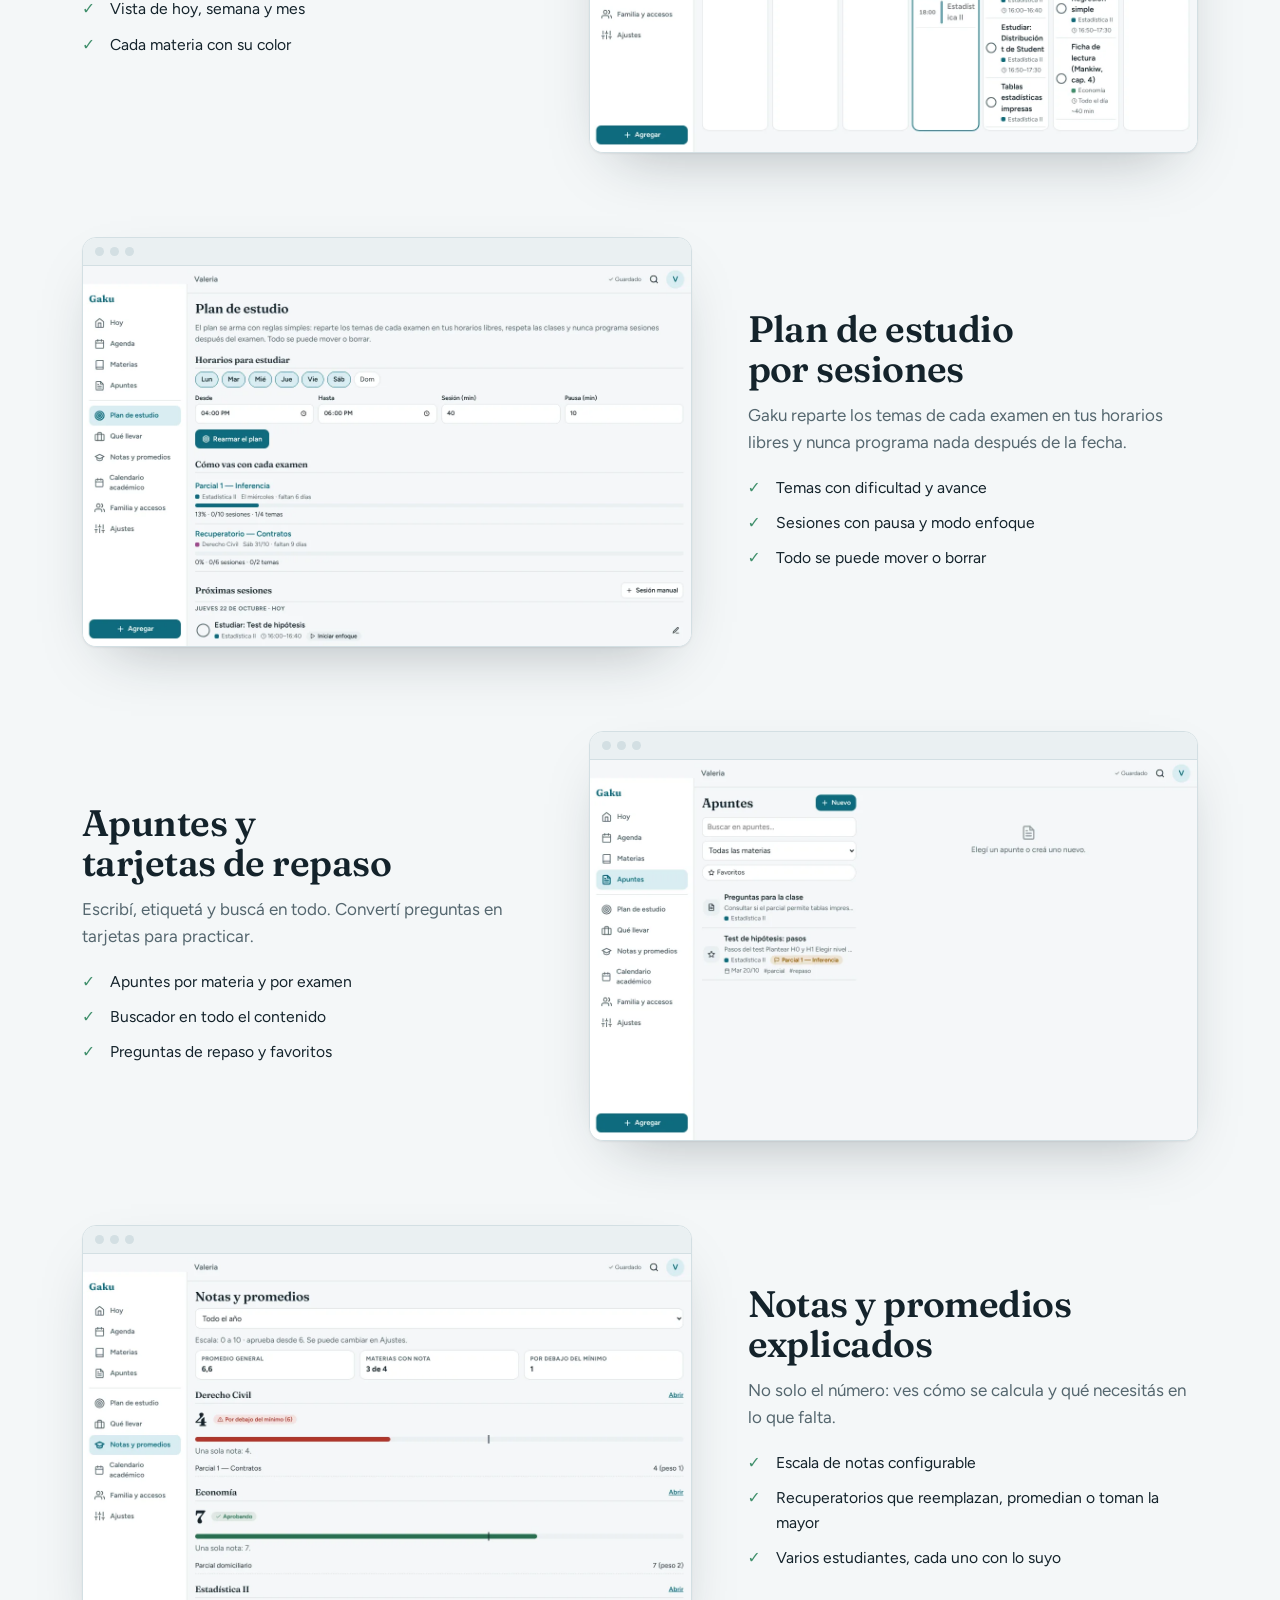
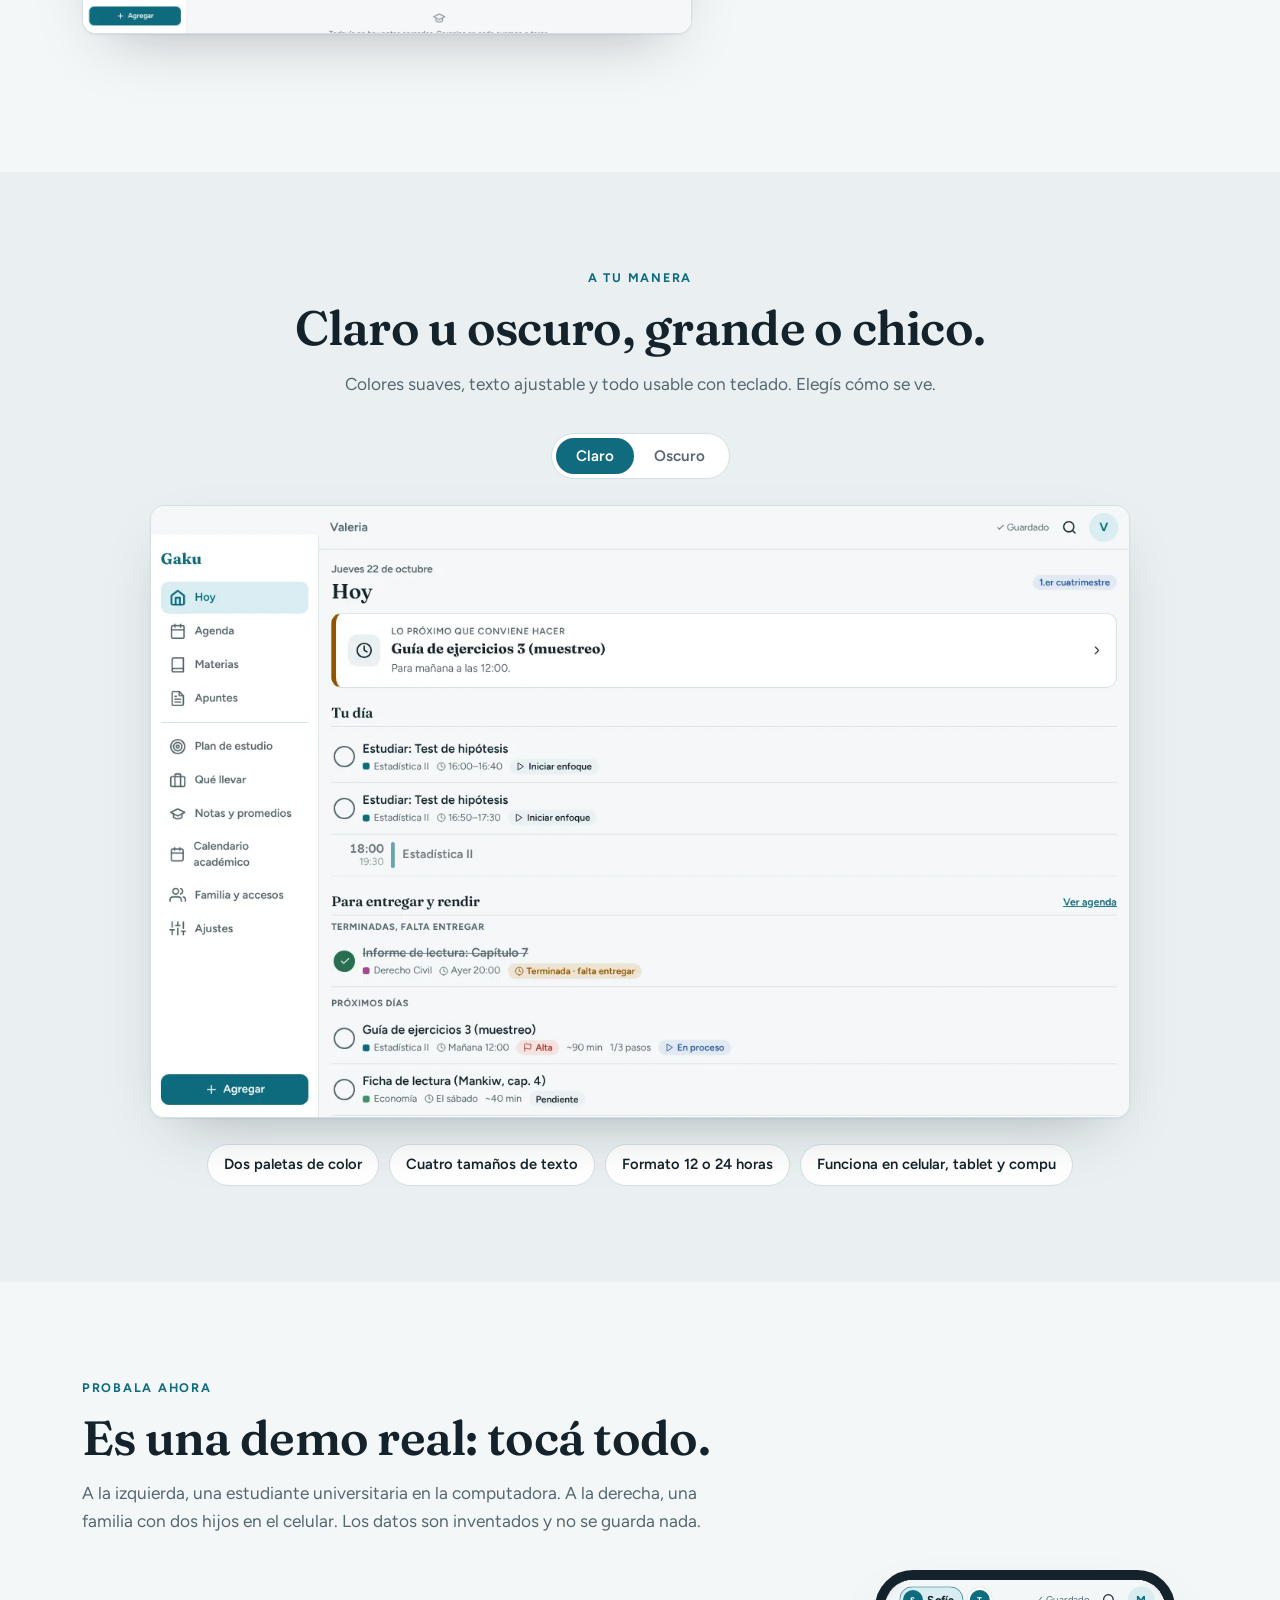
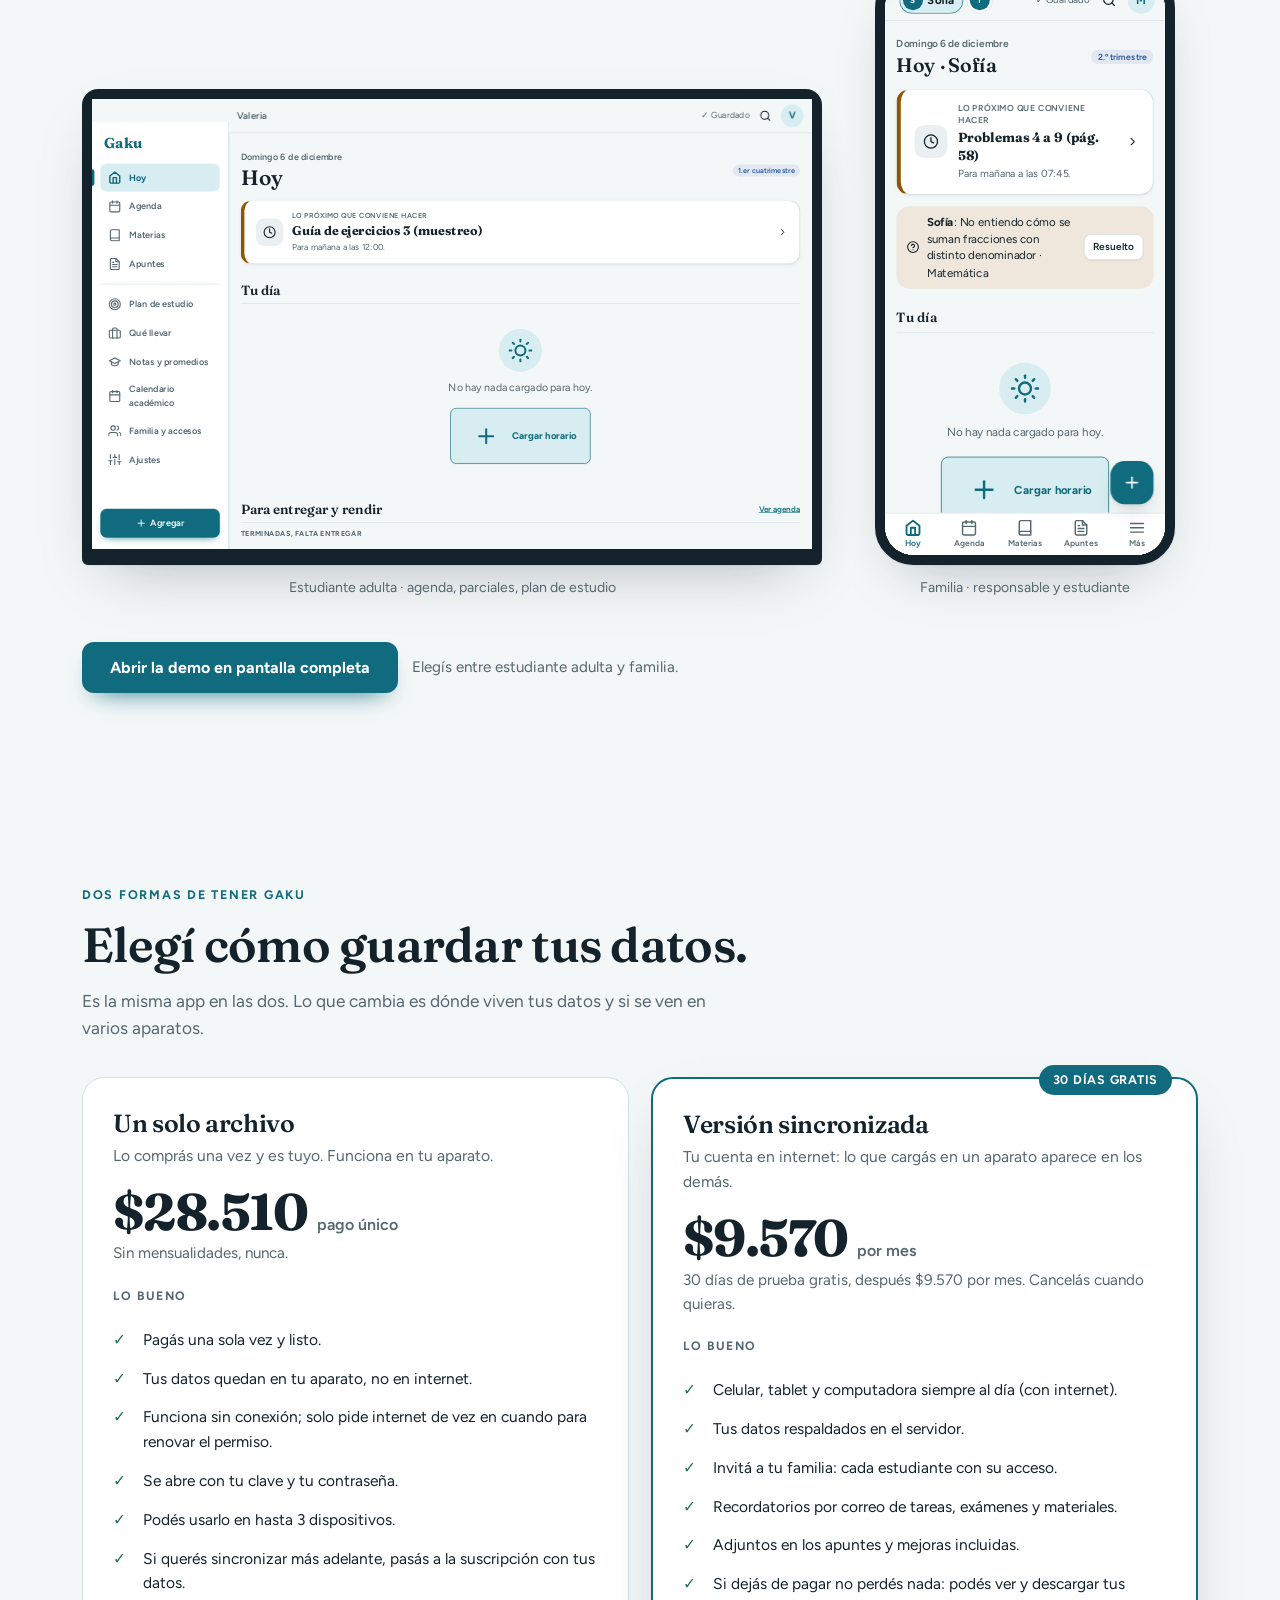
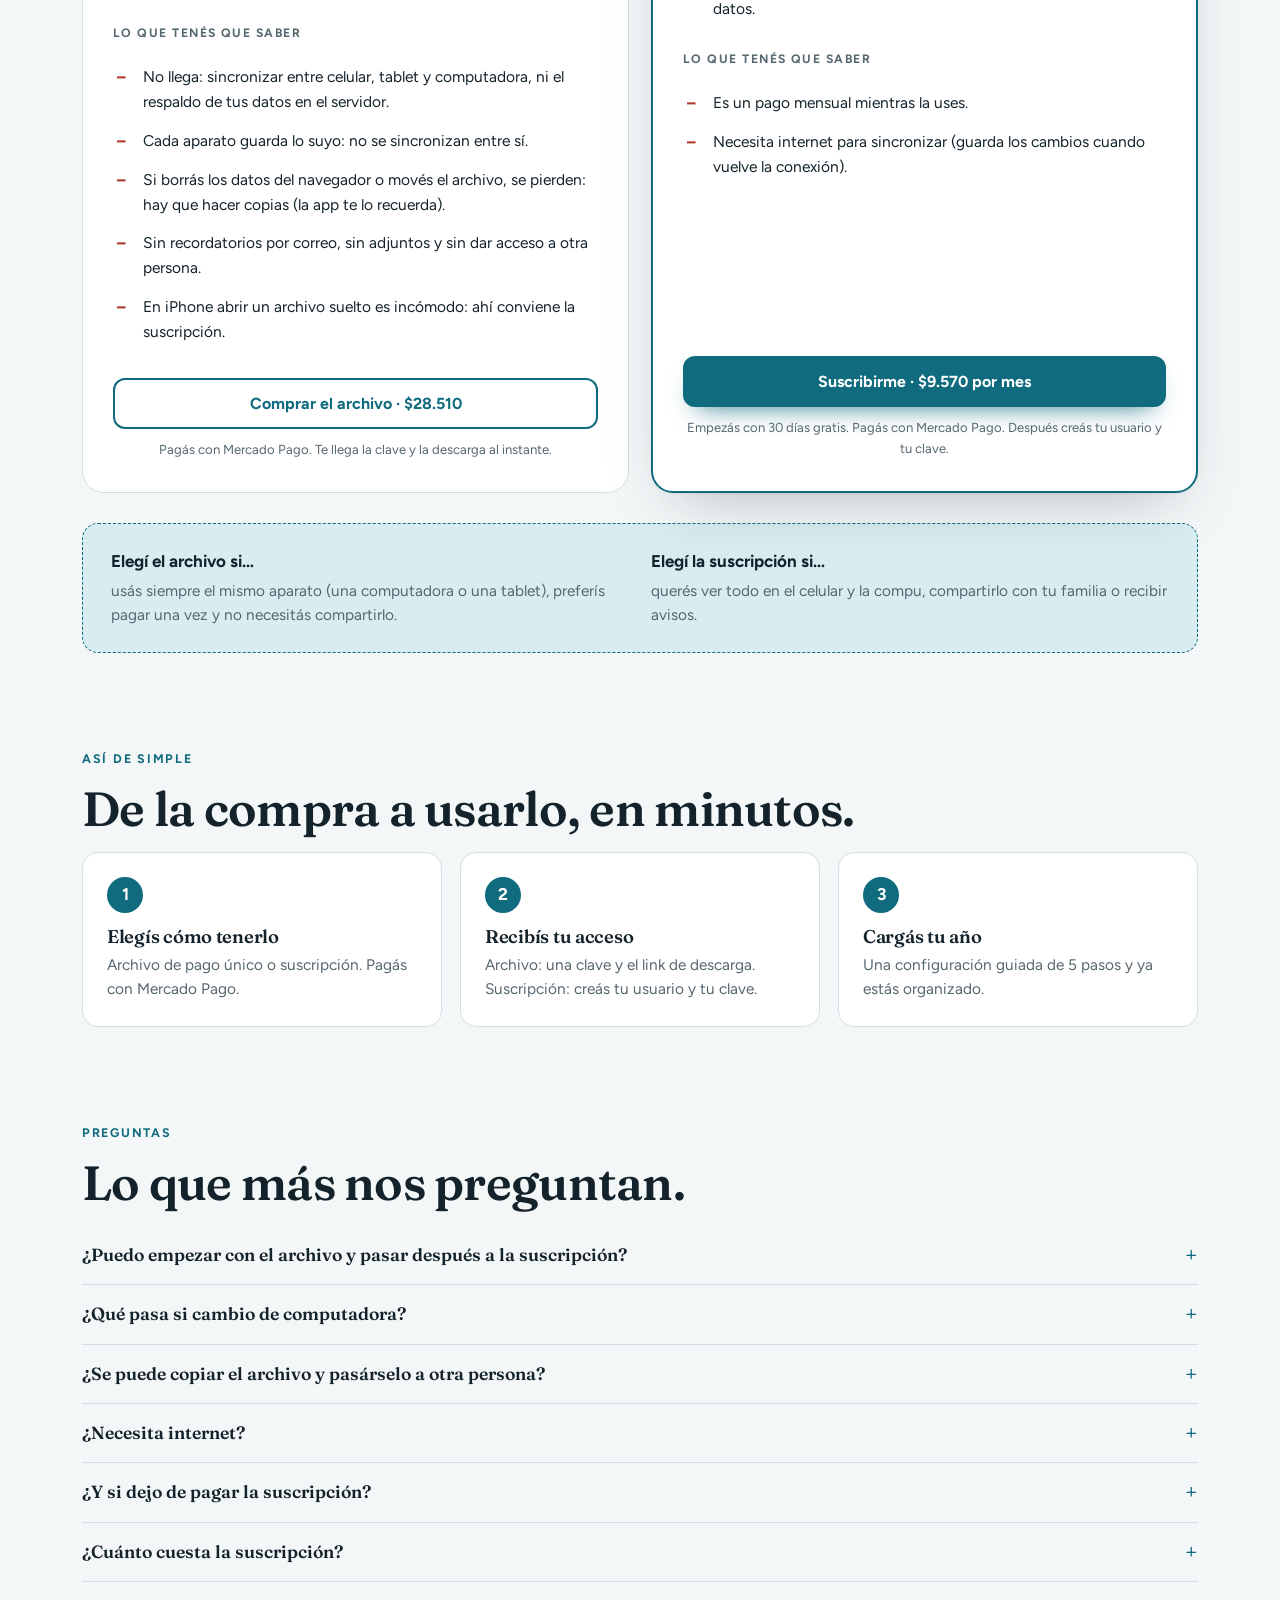
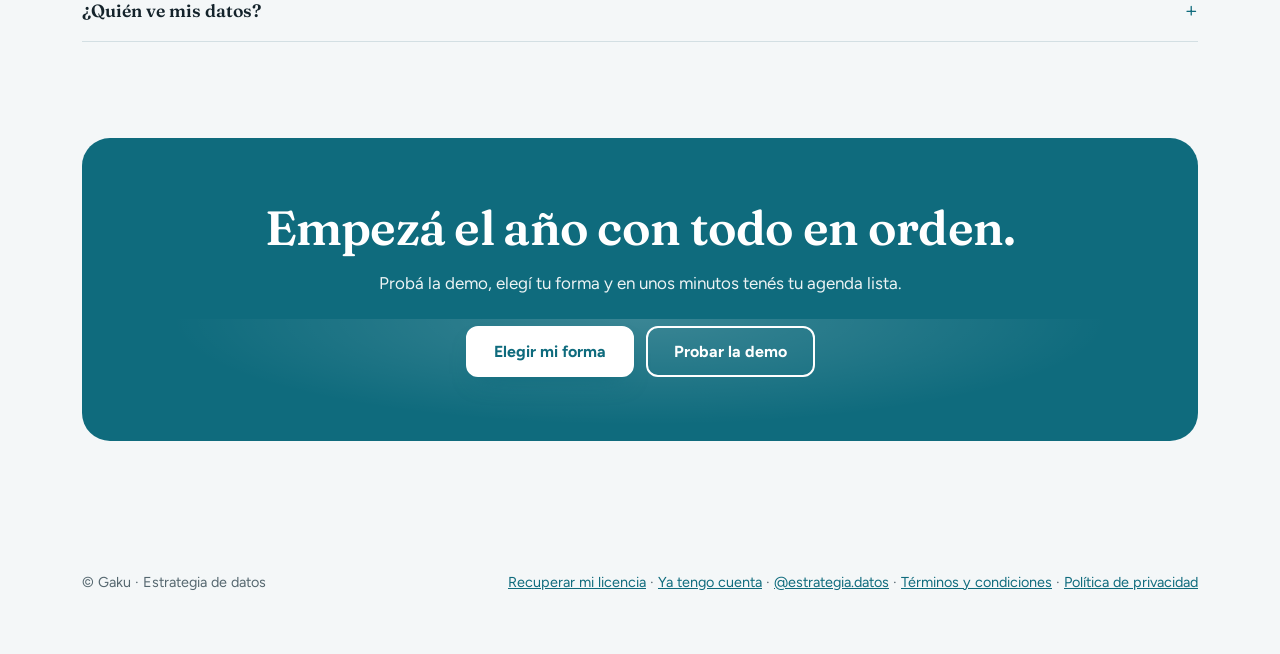
==== commit 4dc89bf7: "Fix: aclara en la landing qué incluye cada plan Co-Authored-By: Claude Sonnet 5.5 <noreply@anthropic" ====
--- a/index.html
+++ b/index.html
@@ -239,9 +239,10 @@
       </ul>
       <h4>Lo que tenés que saber</h4>
       <ul>
+        <li class="x">No llega: sincronizar entre celular, tablet y computadora, ni el respaldo de tus datos en el servidor.</li>
         <li class="x">Cada aparato guarda lo suyo: no se sincronizan entre sí.</li>
         <li class="x">Si borrás los datos del navegador o movés el archivo, se pierden: hay que hacer copias (la app te lo recuerda).</li>
-        <li class="x">Sin avisos por correo, sin adjuntos y sin dar acceso a otra persona.</li>
+        <li class="x">Sin recordatorios por correo, sin adjuntos y sin dar acceso a otra persona.</li>
         <li class="x">En iPhone abrir un archivo suelto es incómodo: ahí conviene la suscripción.</li>
       </ul>
       <div class="go"><a class="btn" href="comprar.php" data-t="click_buy" data-d="plan">Comprar el archivo · $28.510</a><p class="fine">Pagás con Mercado Pago. Te llega la clave y la descarga al instante.</p></div>
@@ -252,10 +253,10 @@
       <div class="price">$9.570 <small>por mes</small></div><p class="was">30 días de prueba gratis, después $9.570 por mes. Cancelás cuando quieras.</p>
       <h4>Lo bueno</h4>
       <ul>
-        <li class="y">Celular, tablet y computadora siempre al día.</li>
+        <li class="y">Celular, tablet y computadora siempre al día (con internet).</li>
         <li class="y">Tus datos respaldados en el servidor.</li>
         <li class="y">Invitá a tu familia: cada estudiante con su acceso.</li>
-        <li class="y">Avisos por correo de tareas, exámenes y materiales.</li>
+        <li class="y">Recordatorios por correo de tareas, exámenes y materiales.</li>
         <li class="y">Adjuntos en los apuntes y mejoras incluidas.</li>
         <li class="y">Si dejás de pagar no perdés nada: podés ver y descargar tus datos.</li>
       </ul>
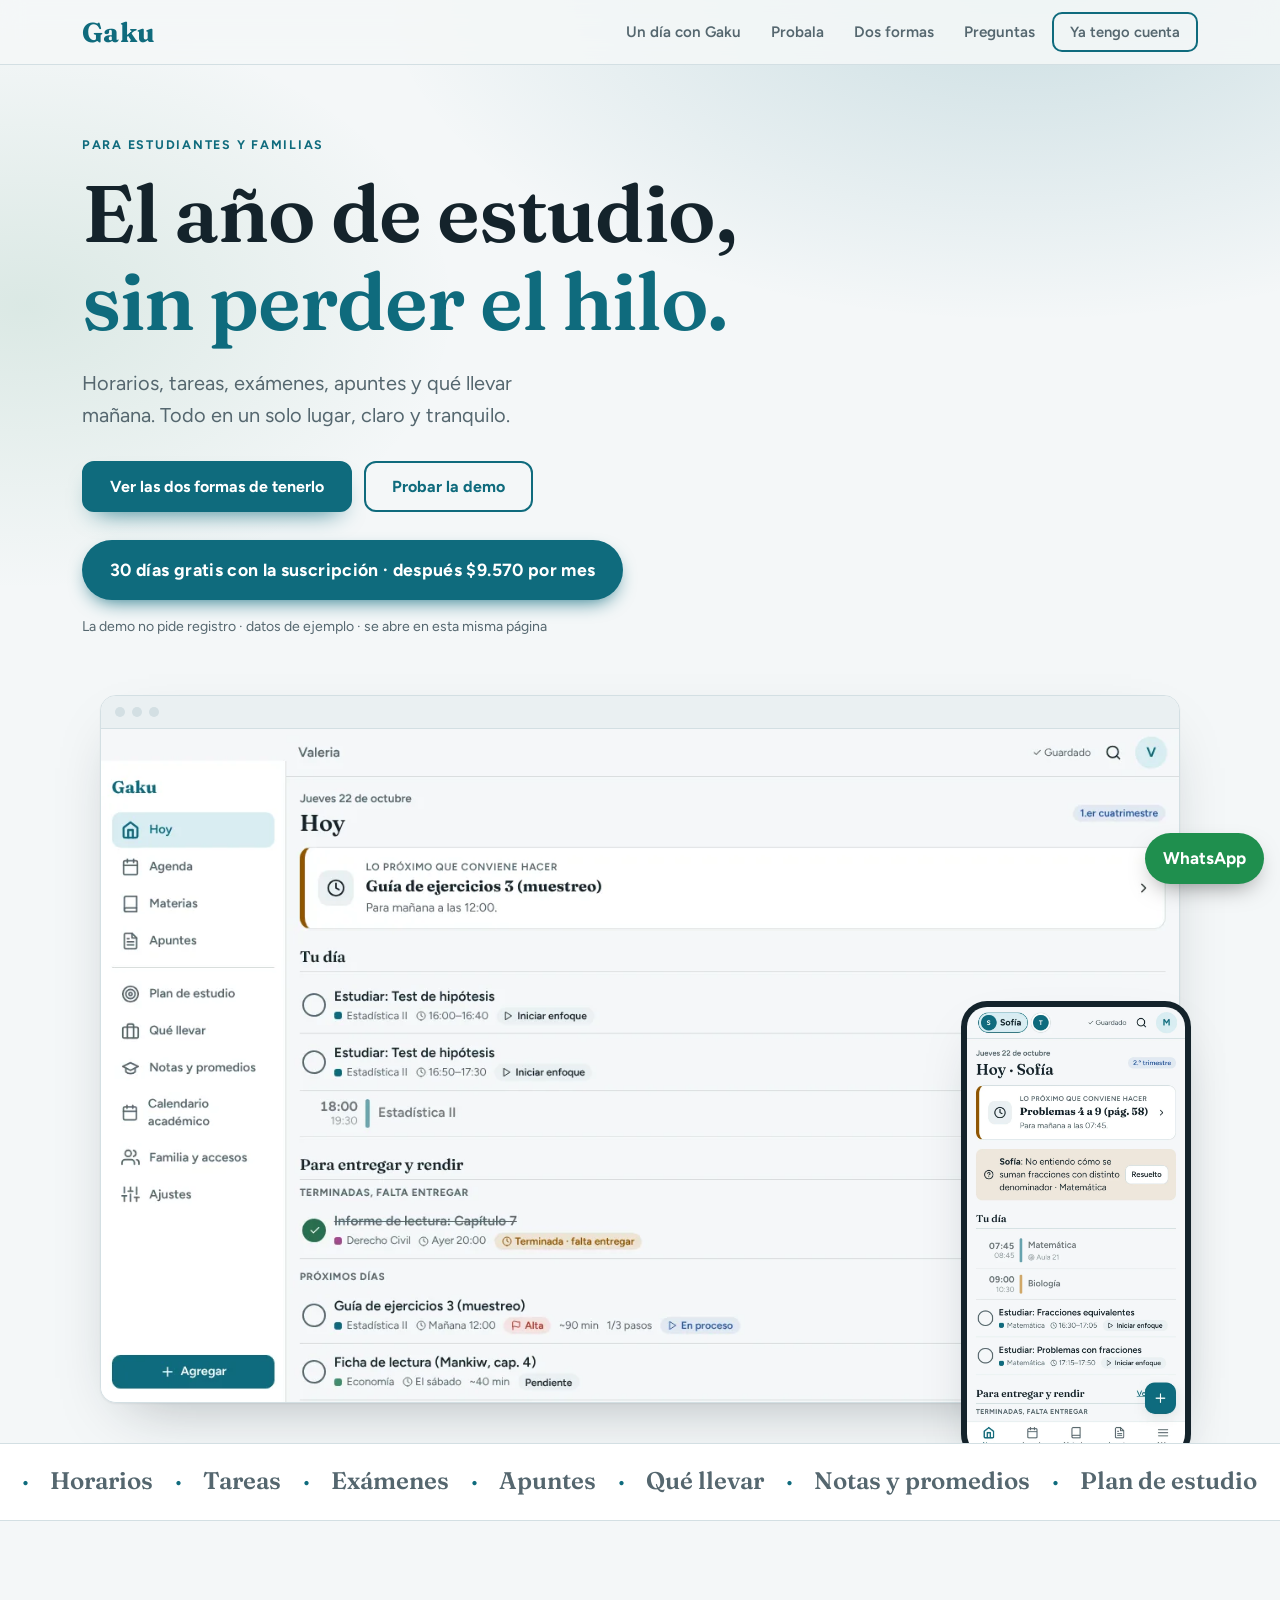
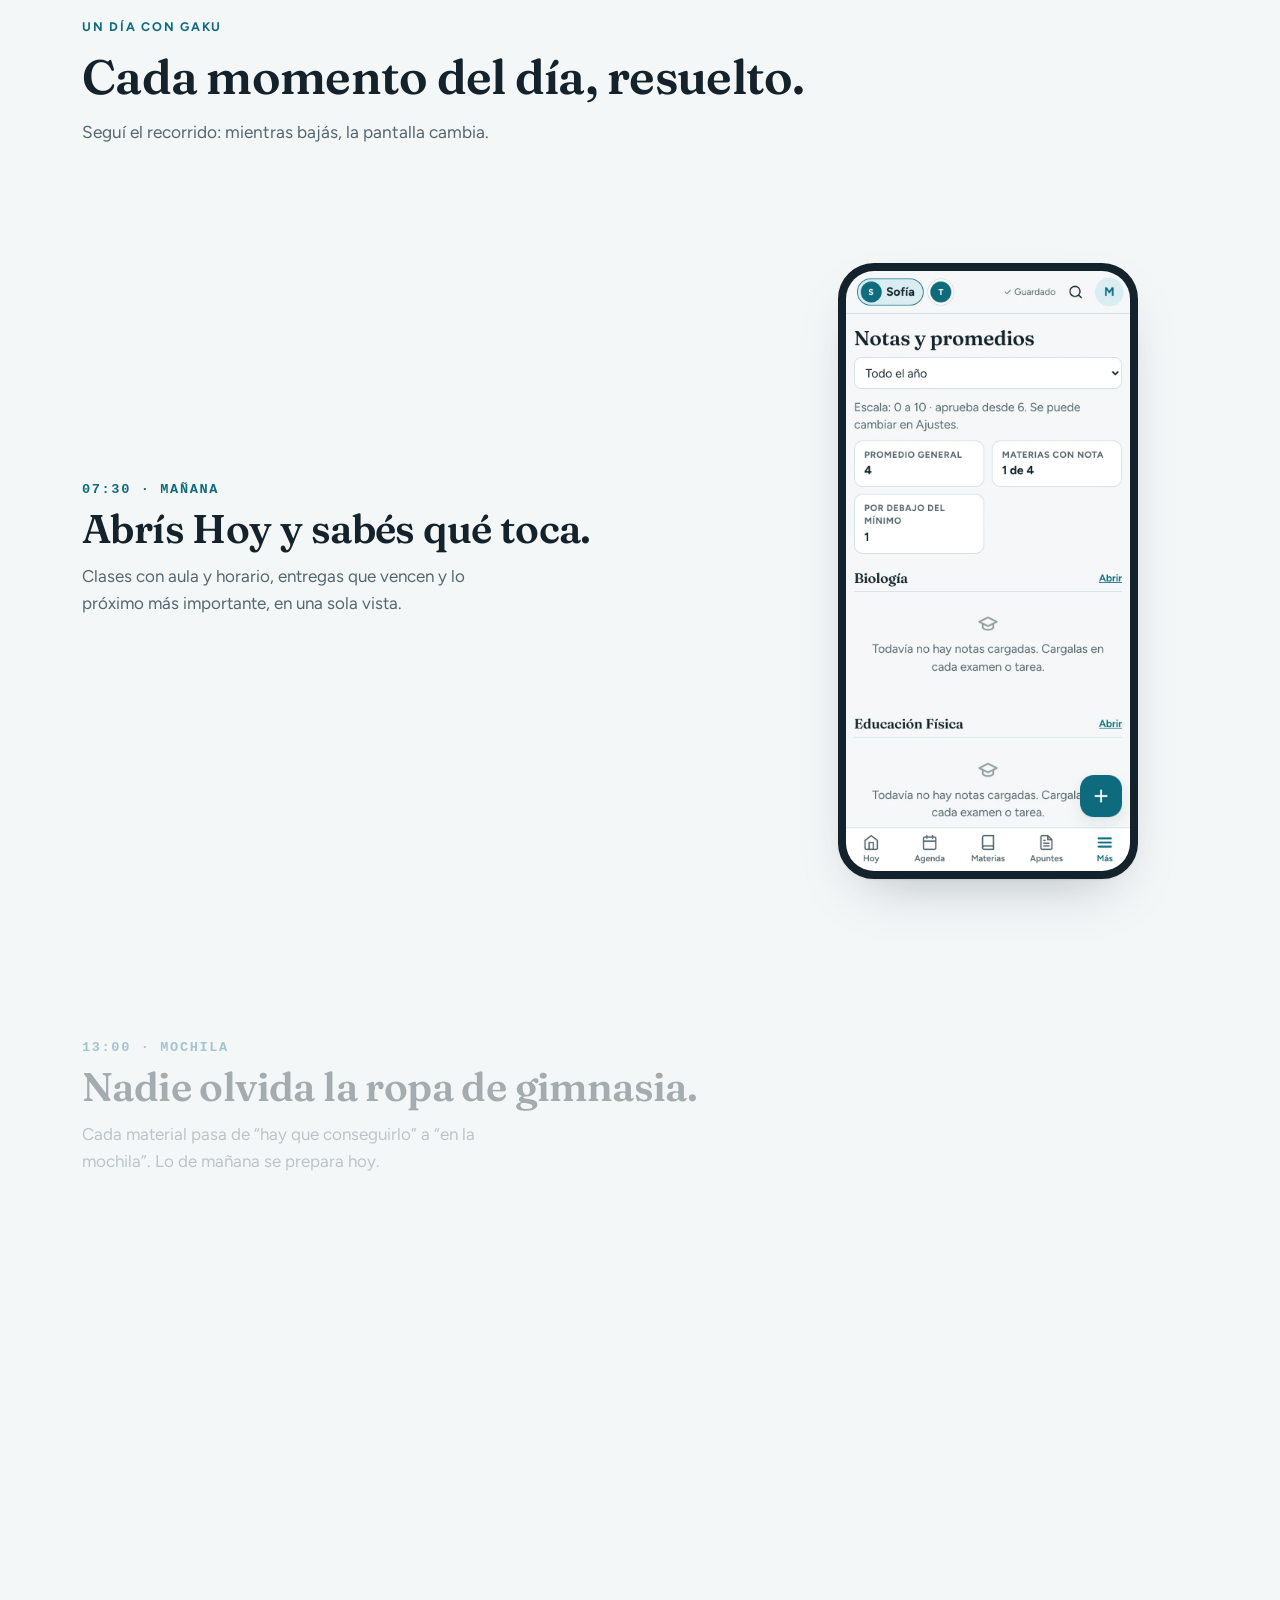
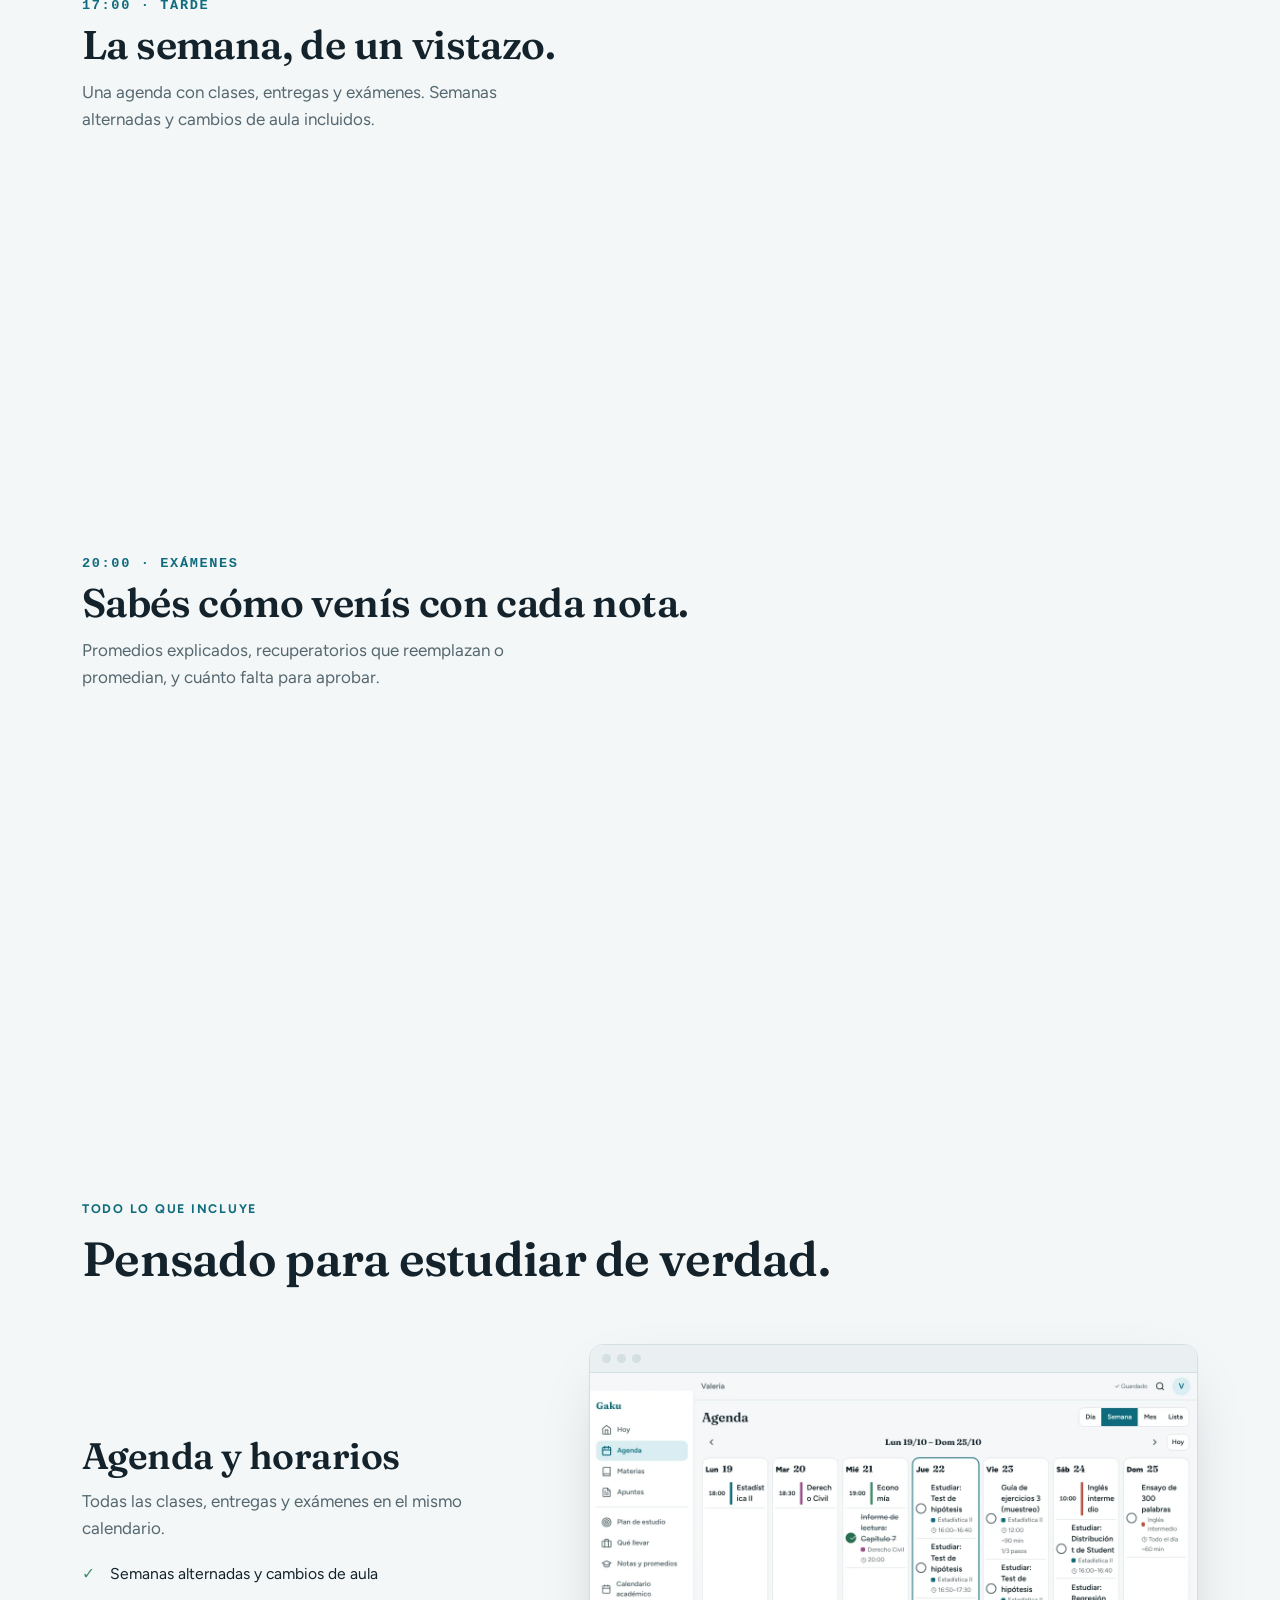
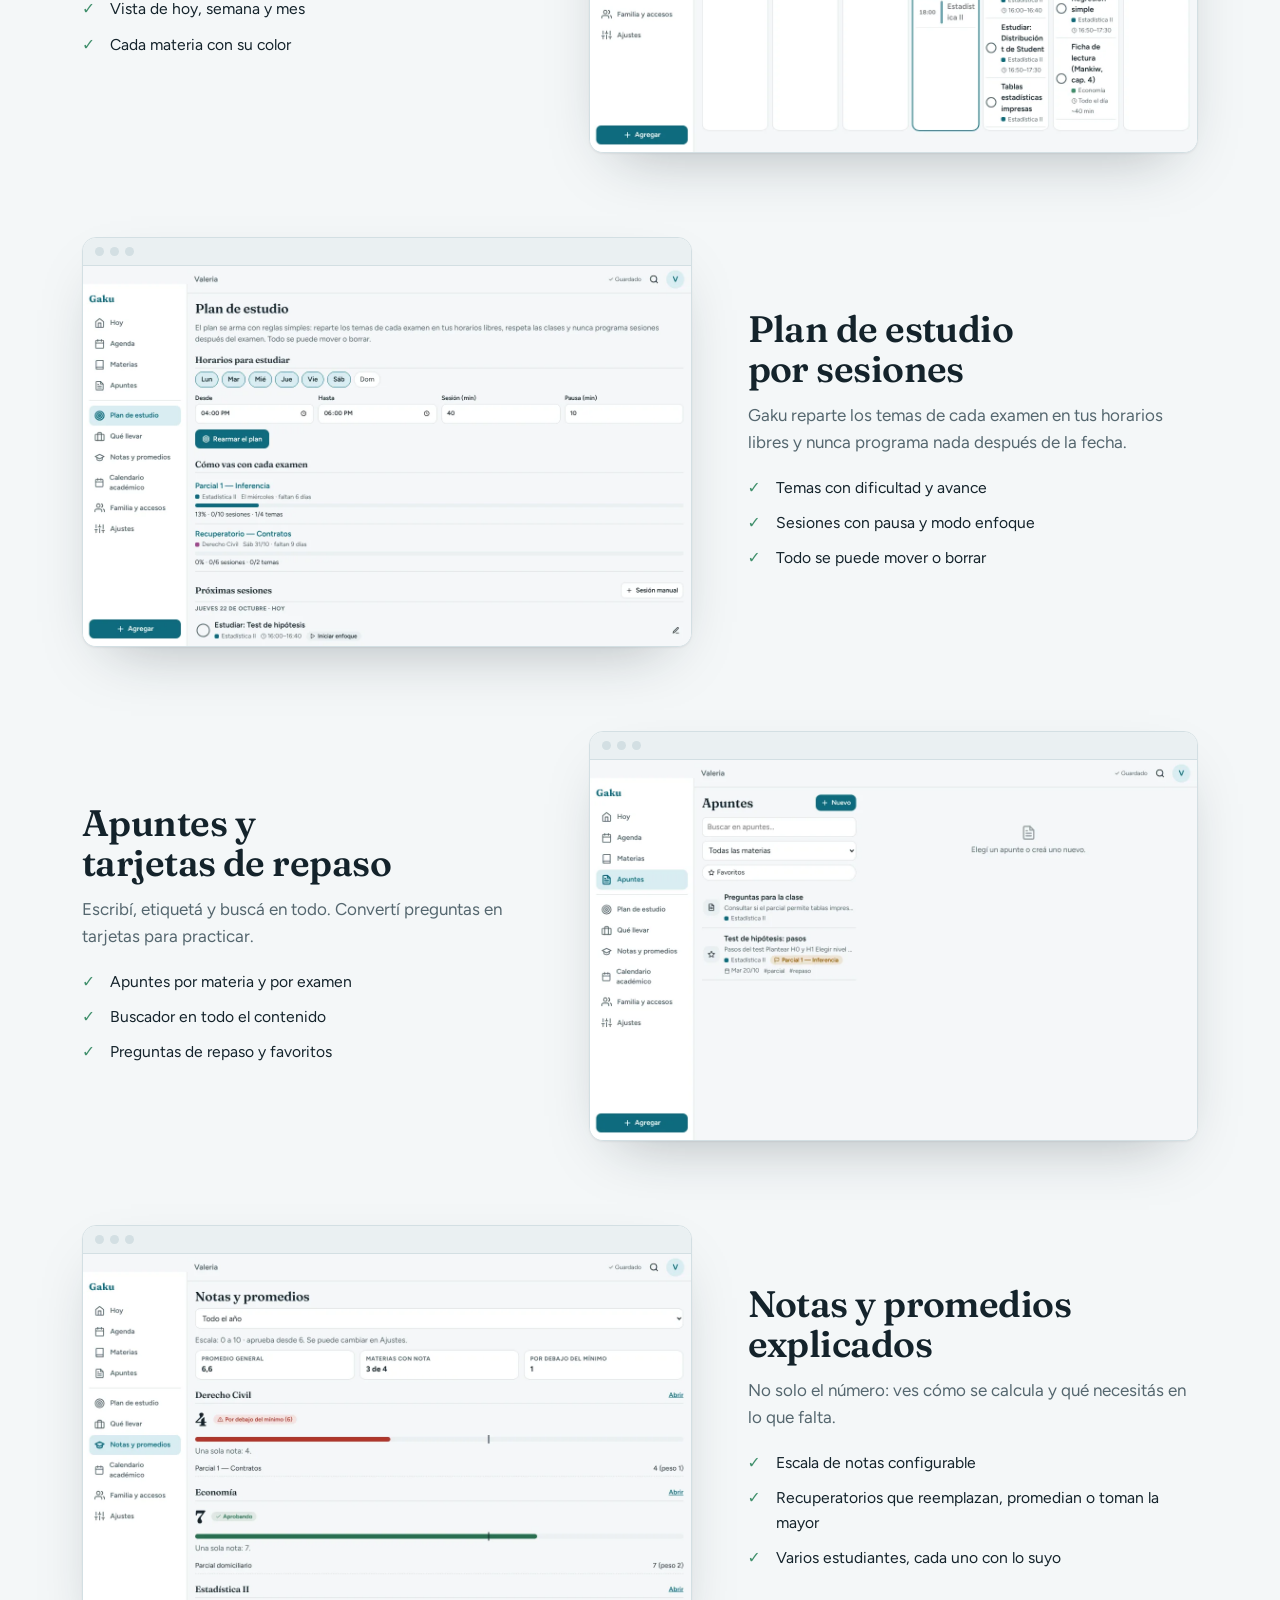
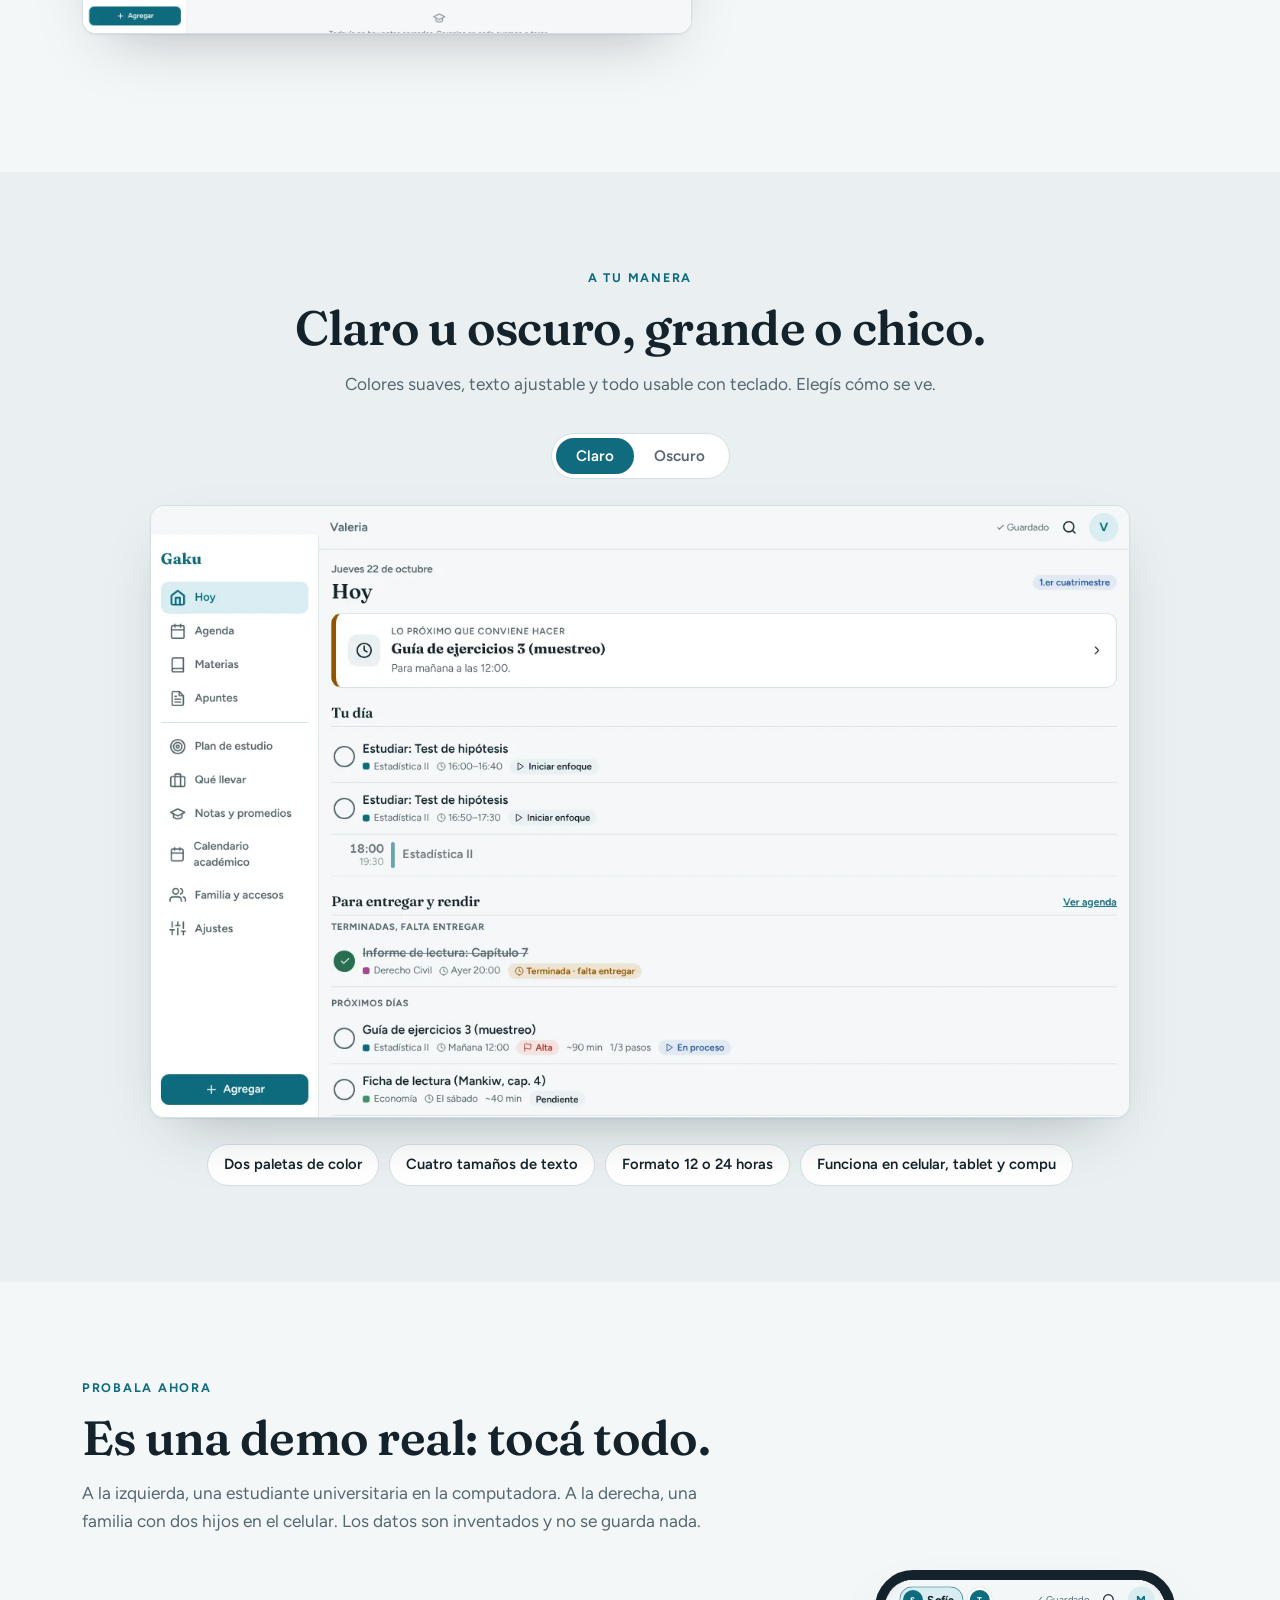
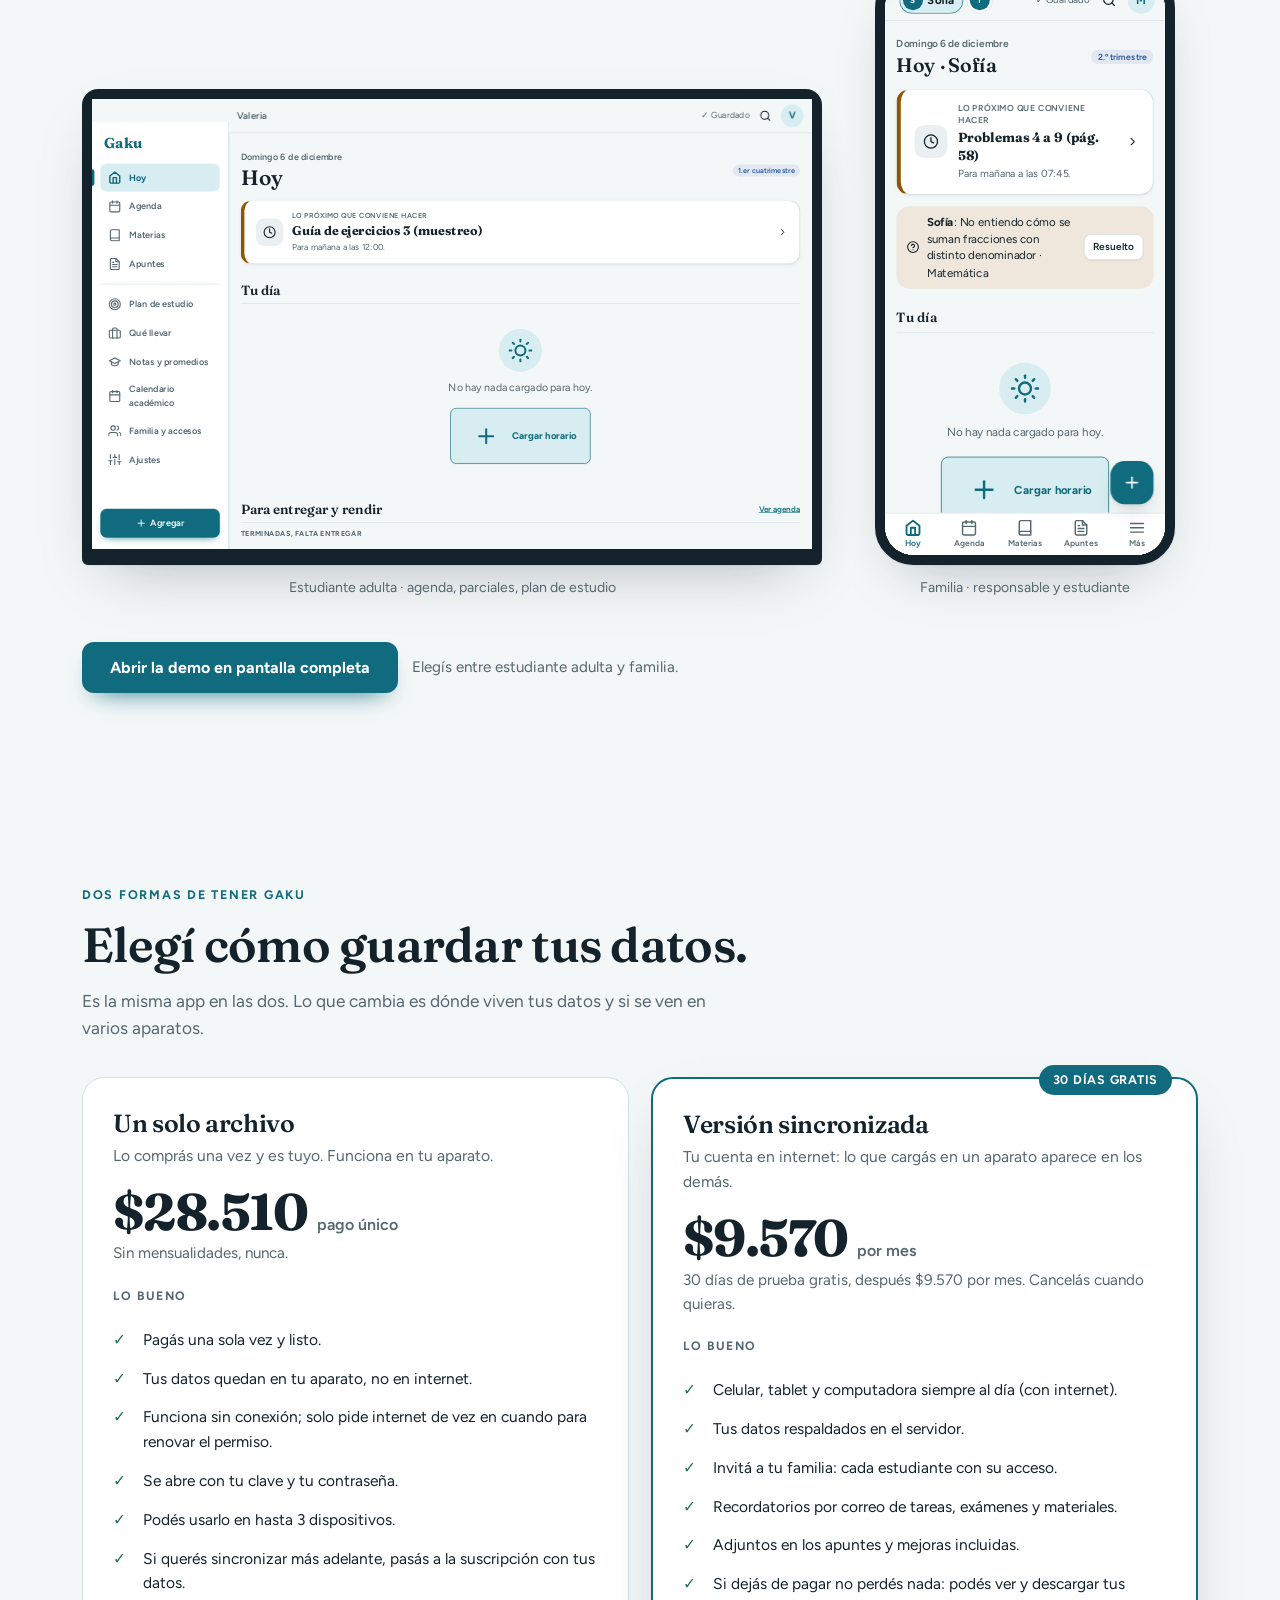
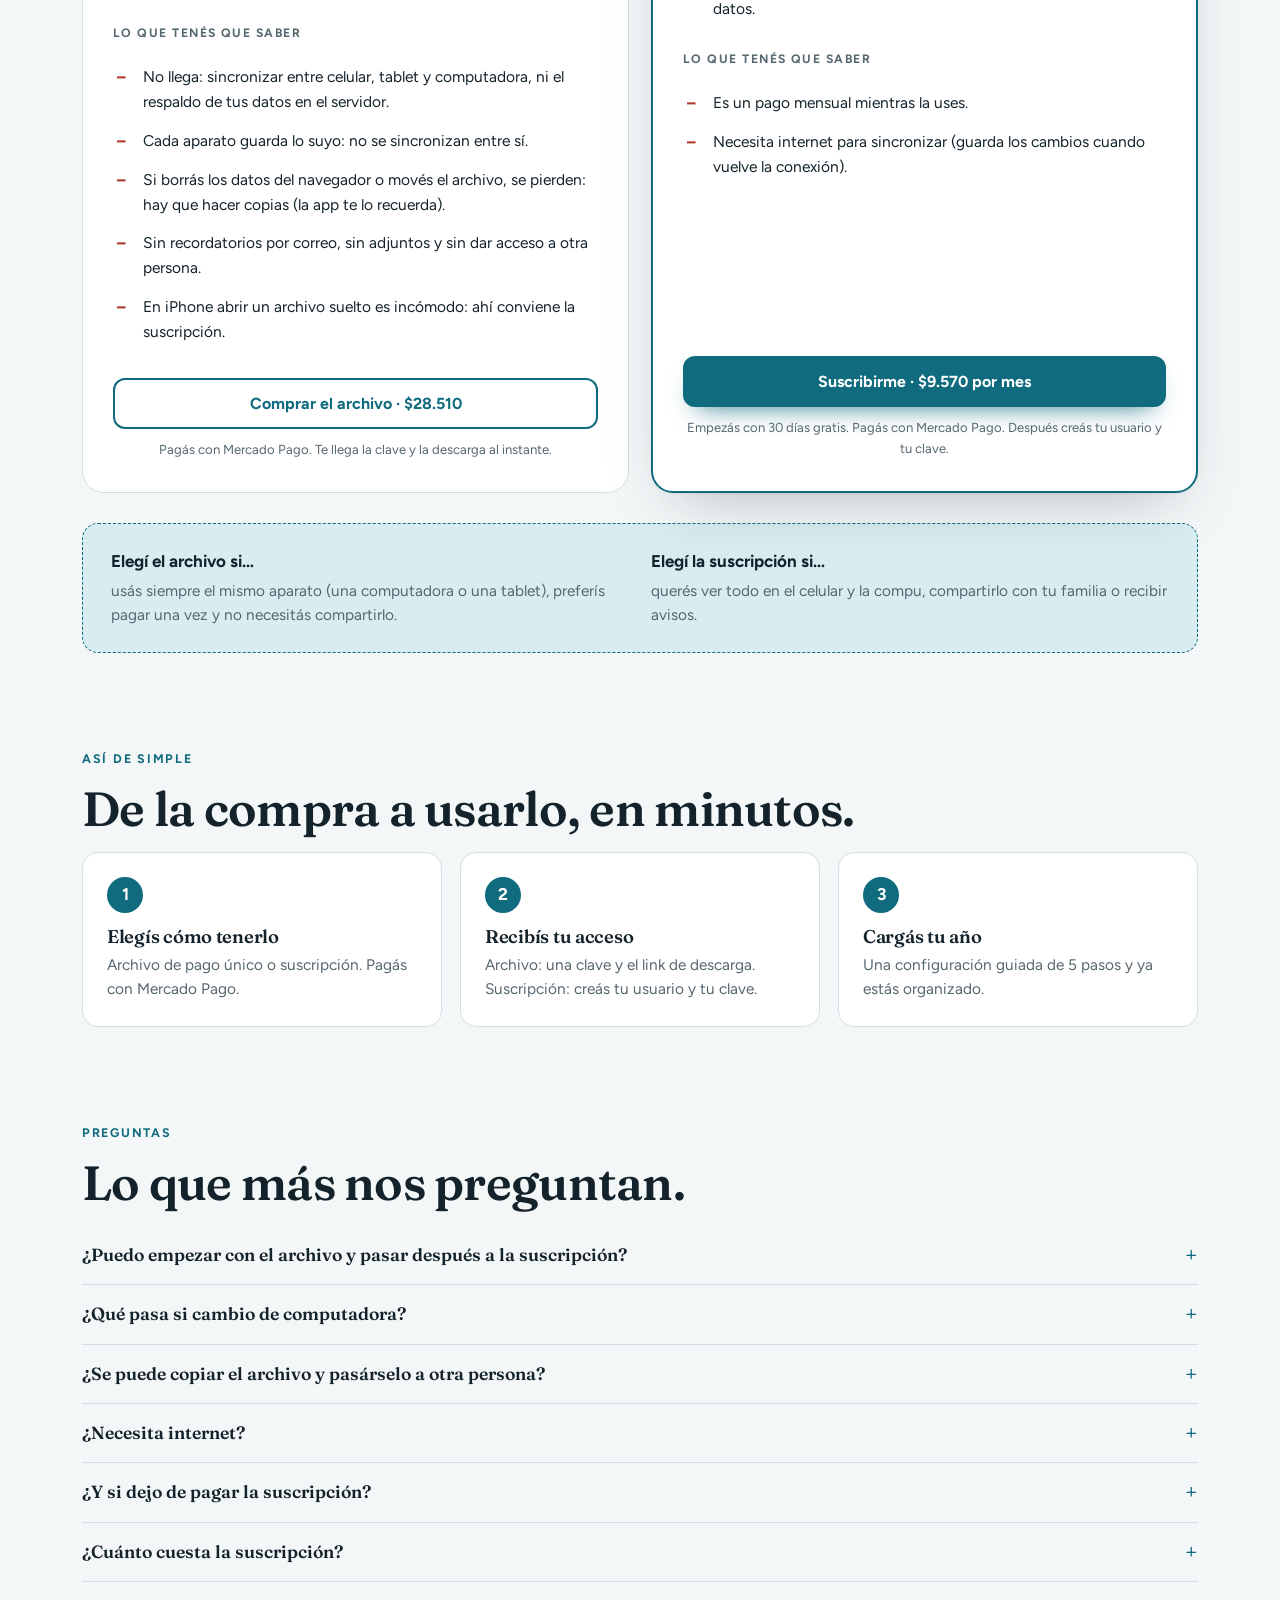
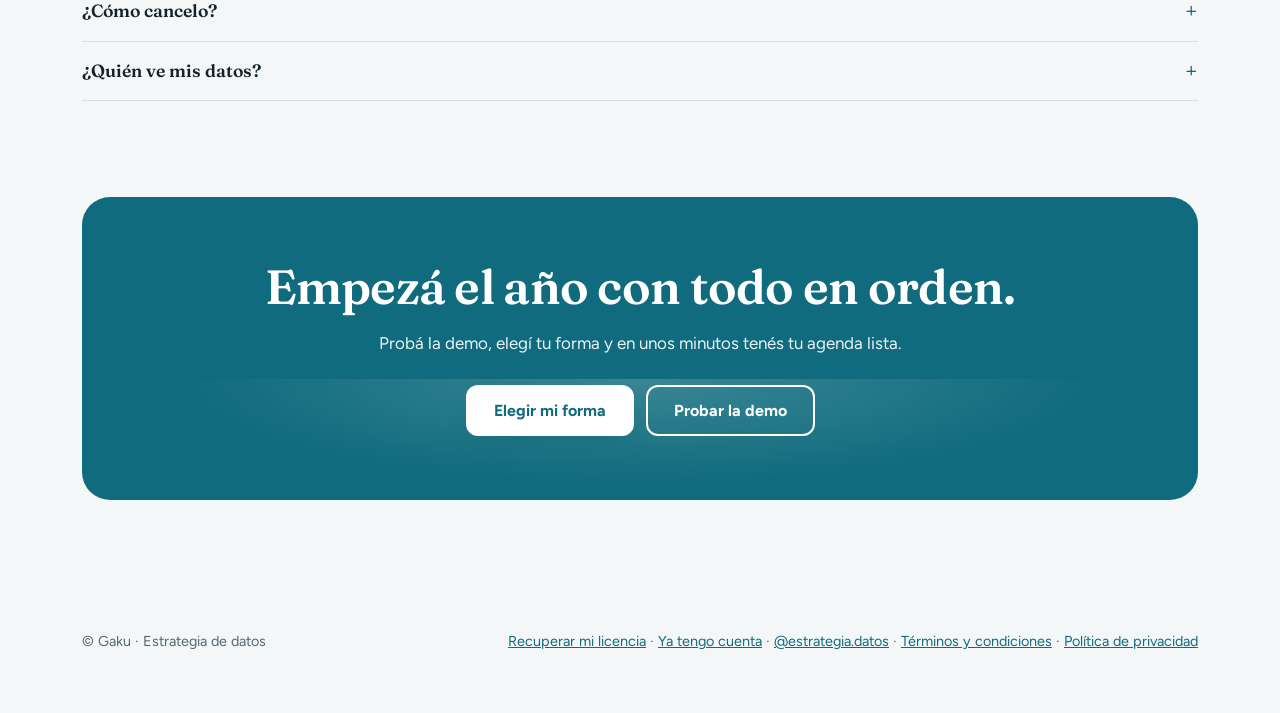
==== commit b6b2a21c: "Fix: pregunta frecuente sobre cómo cancelar la suscripción Co-Authored-By: Claude Sonnet 5.5 <norepl" ====
--- a/index.html
+++ b/index.html
@@ -288,6 +288,7 @@
   <details><summary>¿Necesita internet?</summary><p>El archivo pide internet para activarse y, cada tanto, para renovar el permiso (funciona hasta 35 días sin conexión). La suscripción necesita conexión para sincronizar, pero guarda los cambios hasta que vuelva.</p></details>
   <details><summary>¿Y si dejo de pagar la suscripción?</summary><p>La cuenta pasa a solo lectura: seguís viendo y descargando tus datos, pero no guardás cambios hasta renovar.</p></details>
   <details><summary>¿Cuánto cuesta la suscripción?</summary><p>Son $9.570 por mes, con 30 días de prueba gratis. Cancelás cuando quieras.</p></details>
+  <details><summary>¿Cómo cancelo?</summary><p>Desde Ajustes, en la sección Suscripción, tocás Cancelar suscripción. Seguís con acceso hasta el final del período que ya pagaste. Después la cuenta pasa a solo lectura: podés seguir viendo y descargando tus datos.</p></details>
   <details><summary>¿Quién ve mis datos?</summary><p>En el archivo, solo vos: se guardan en tu aparato. En la suscripción se guardan en nuestro servidor y solo se ven desde tu cuenta y las personas a las que invites.</p></details>
 </div></section>
 
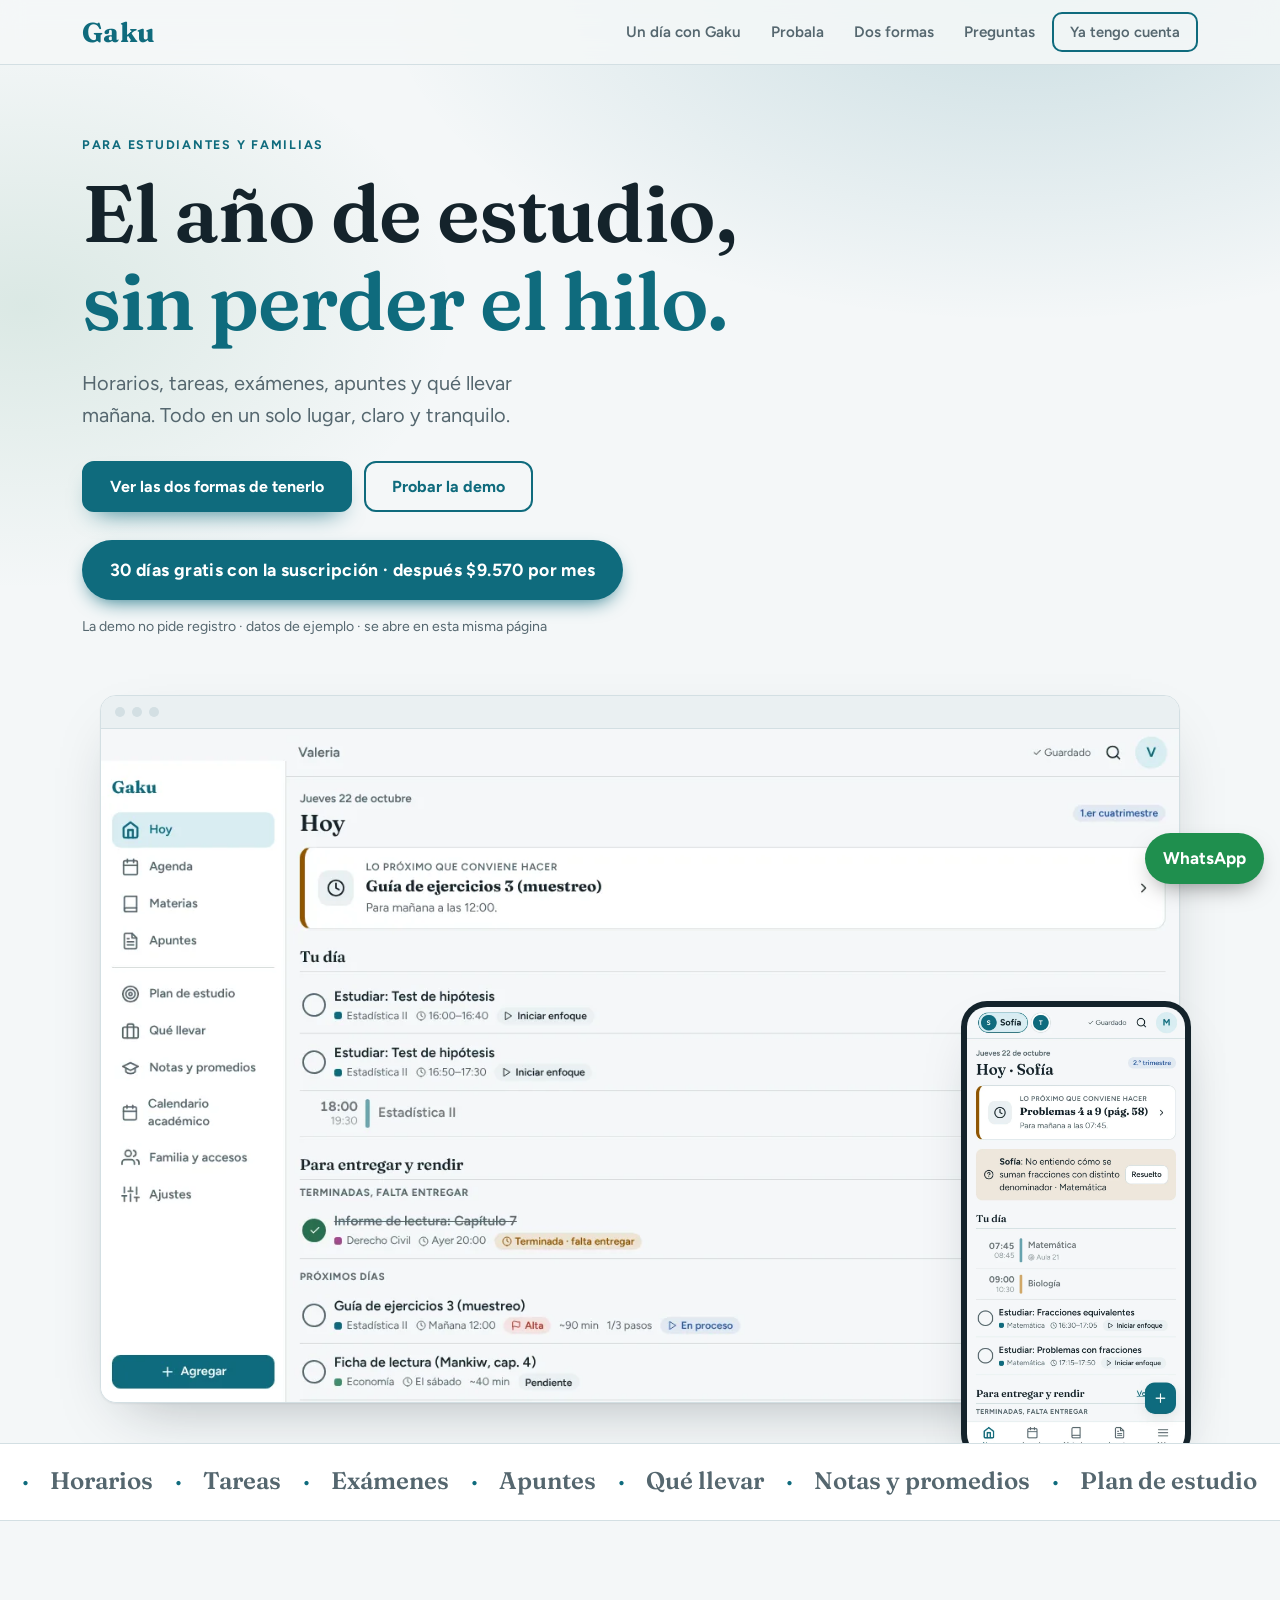
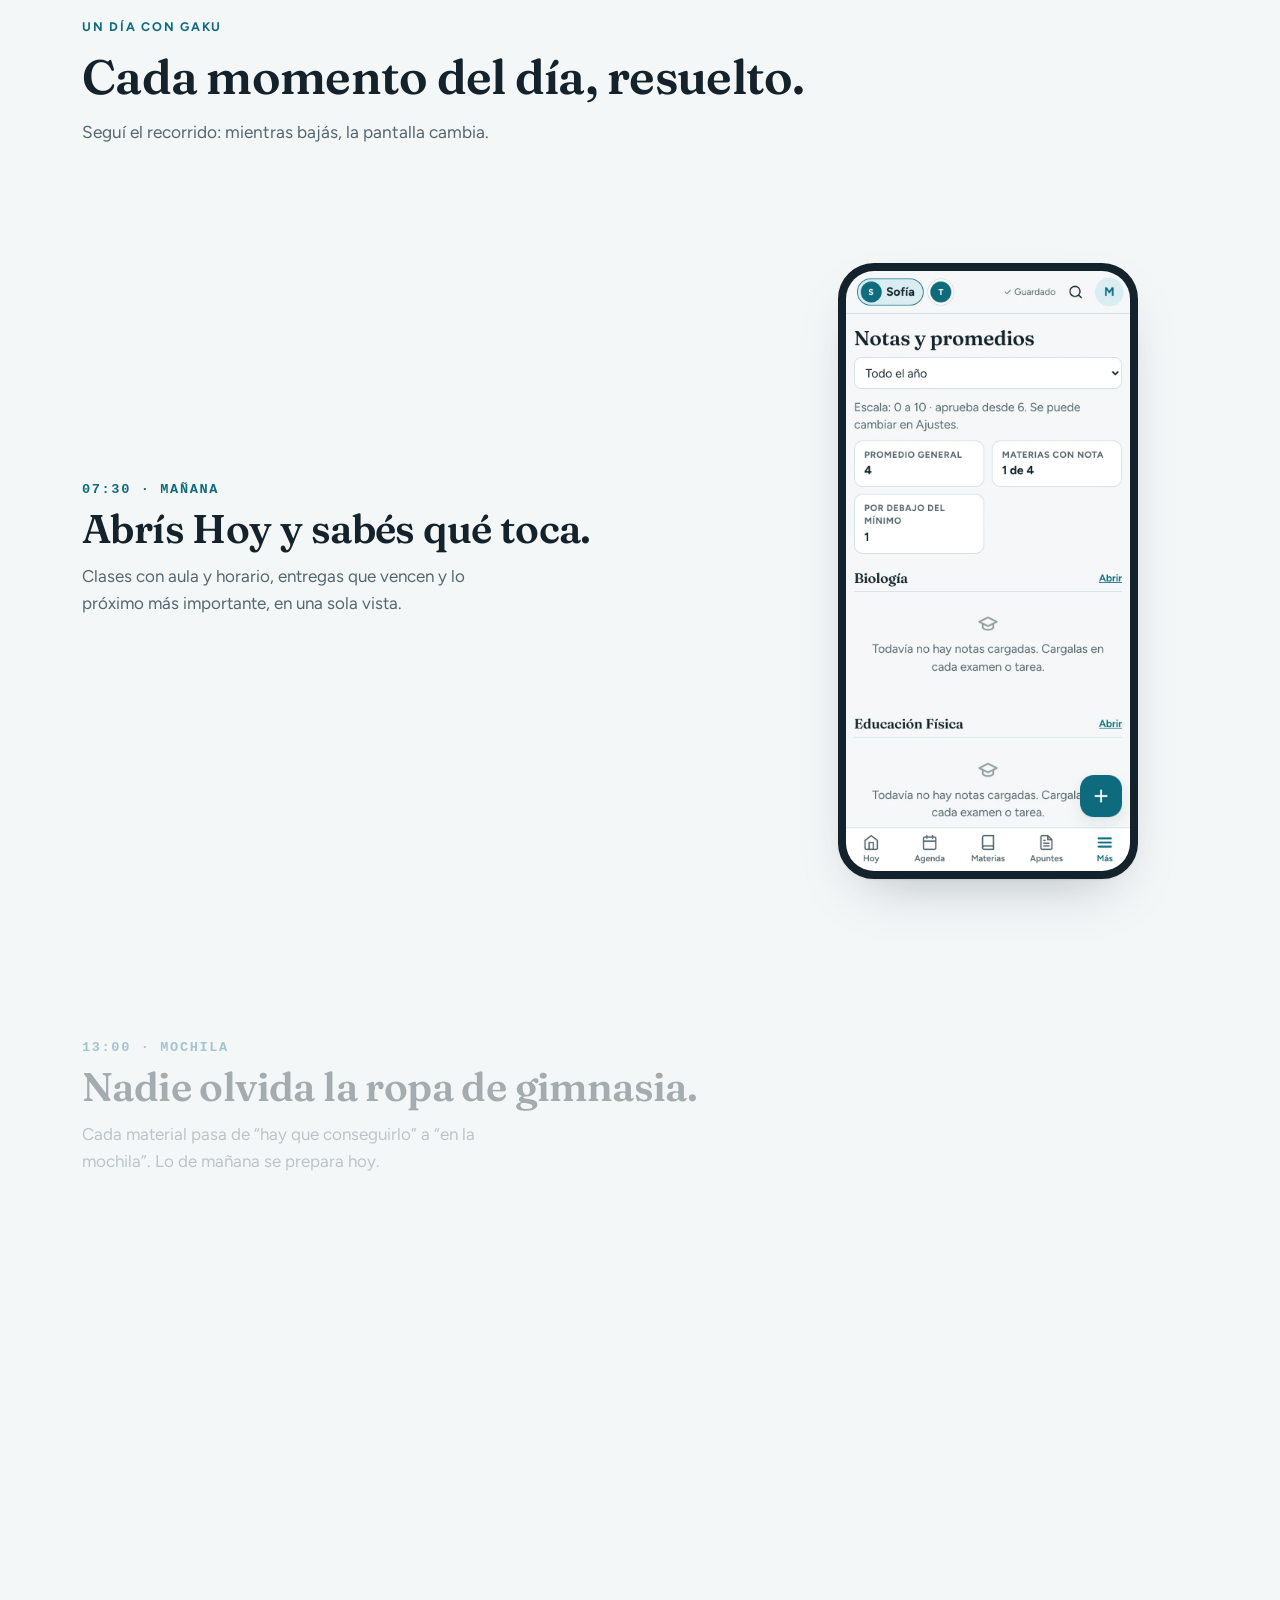
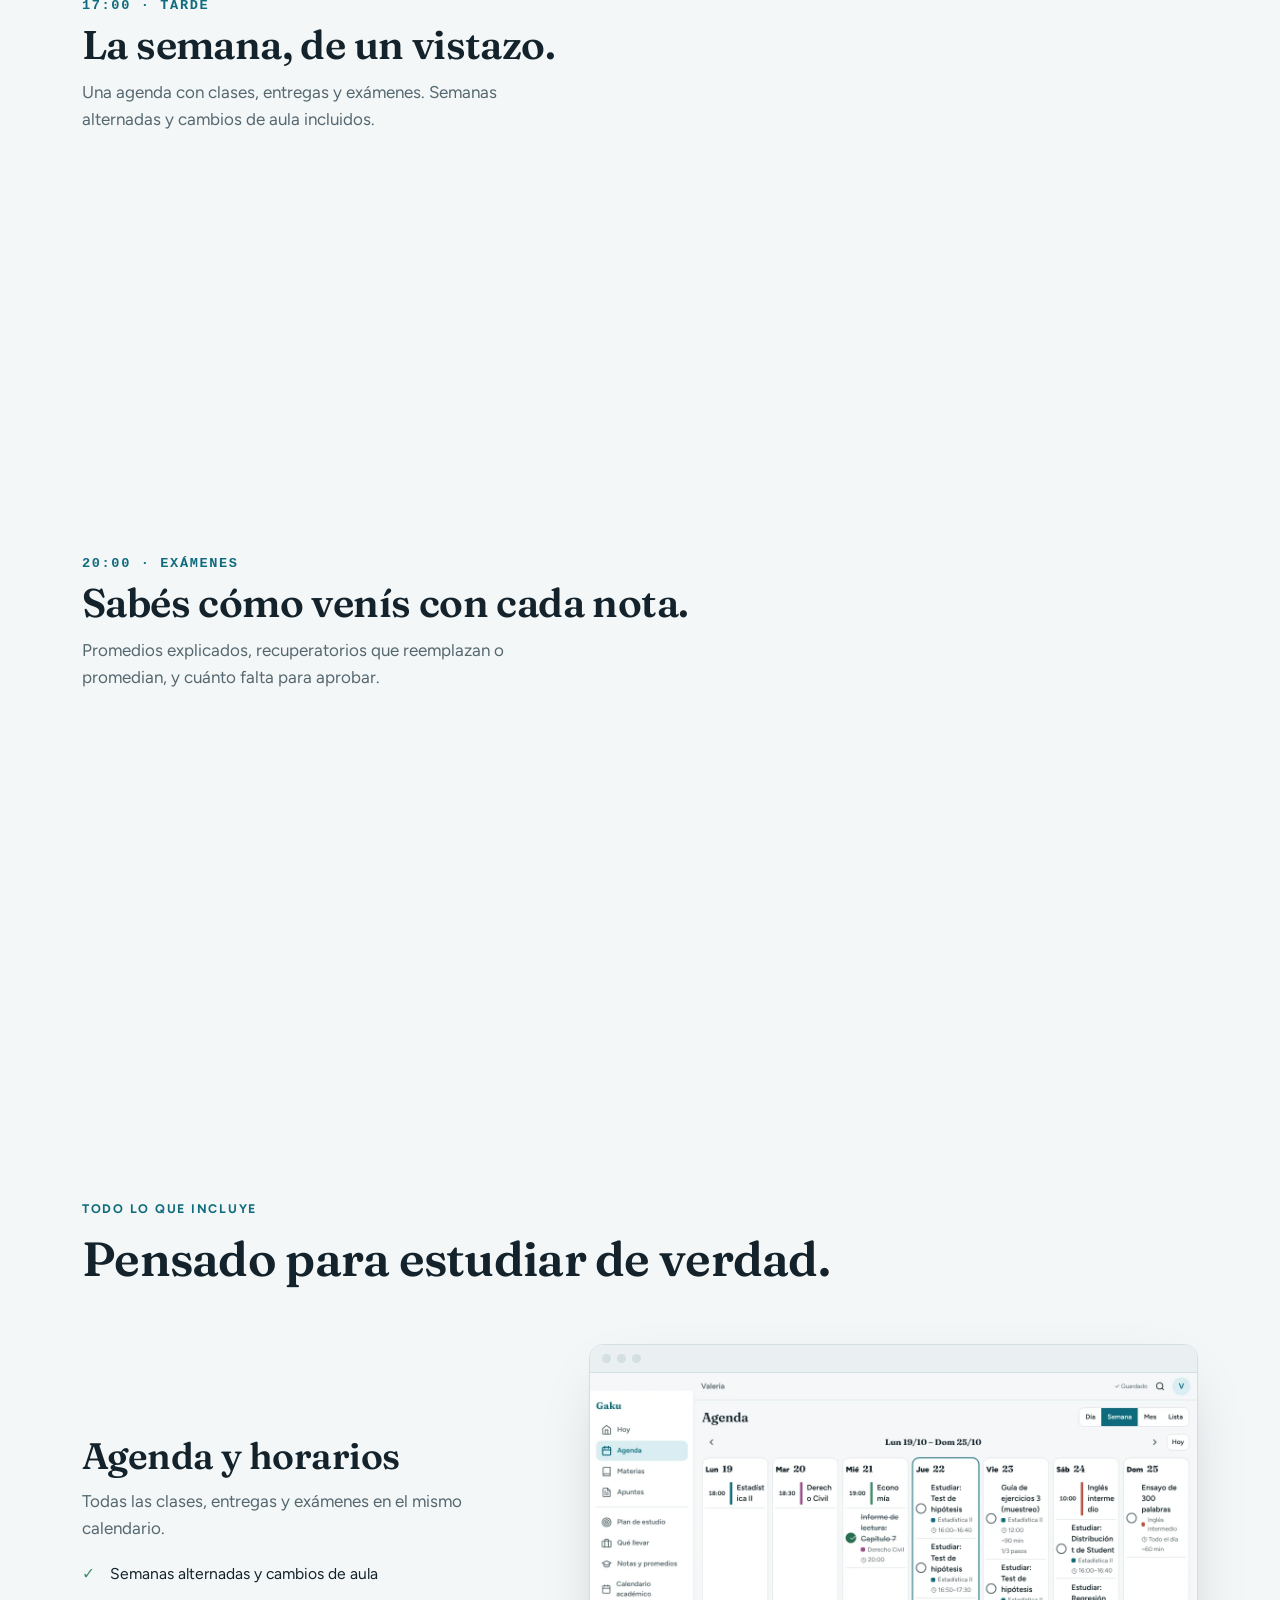
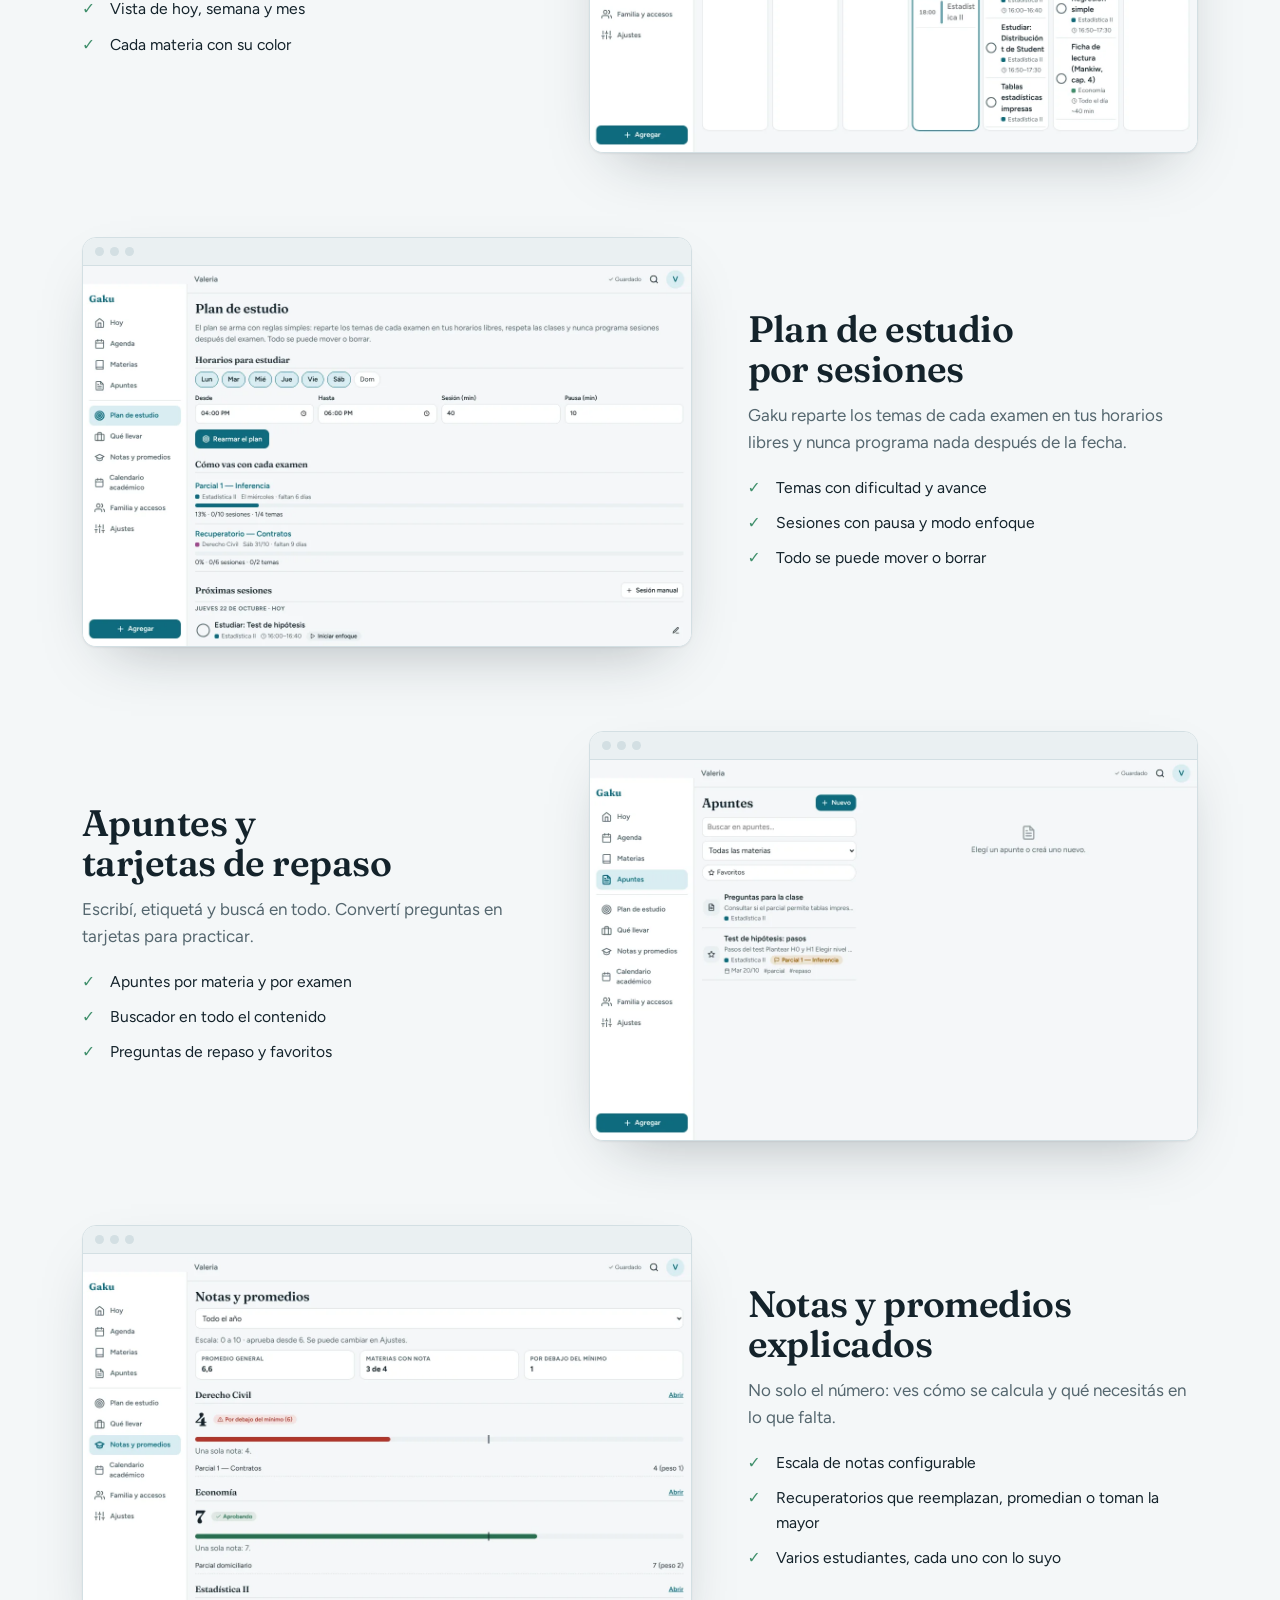
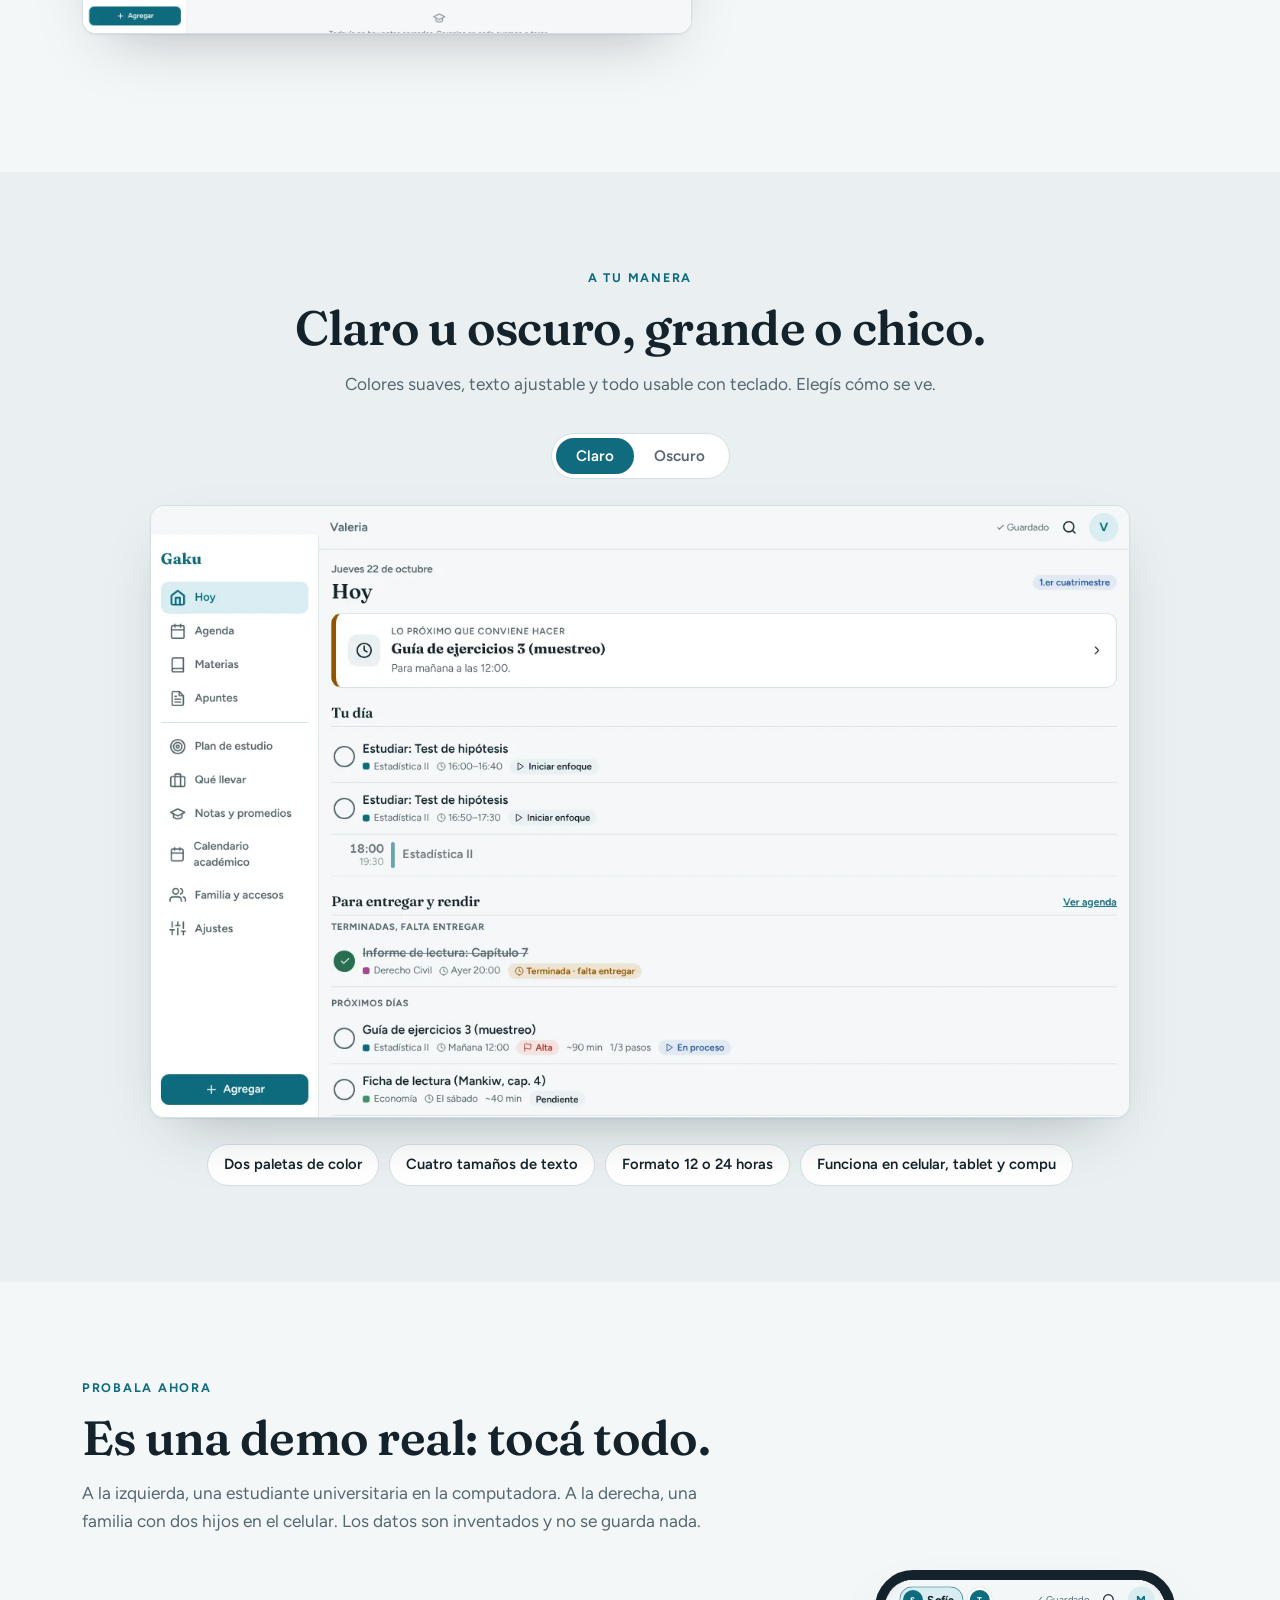
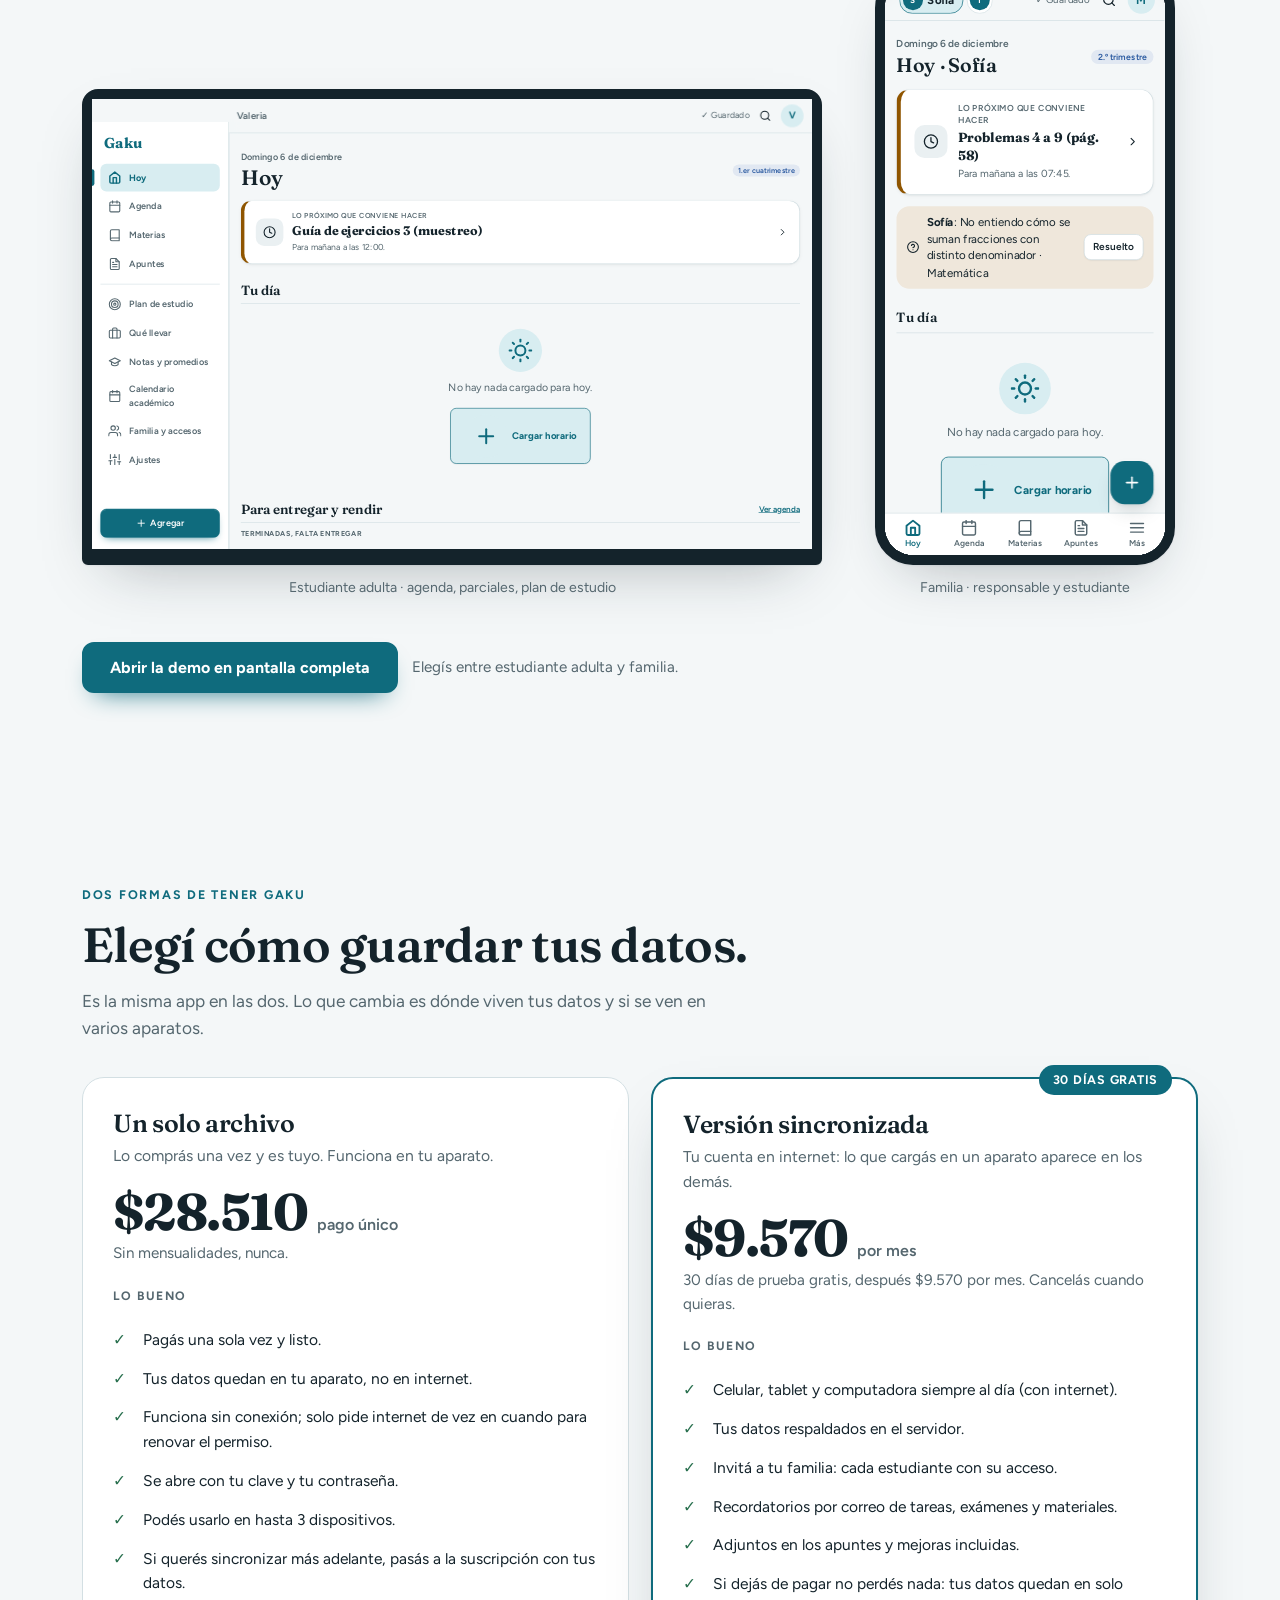
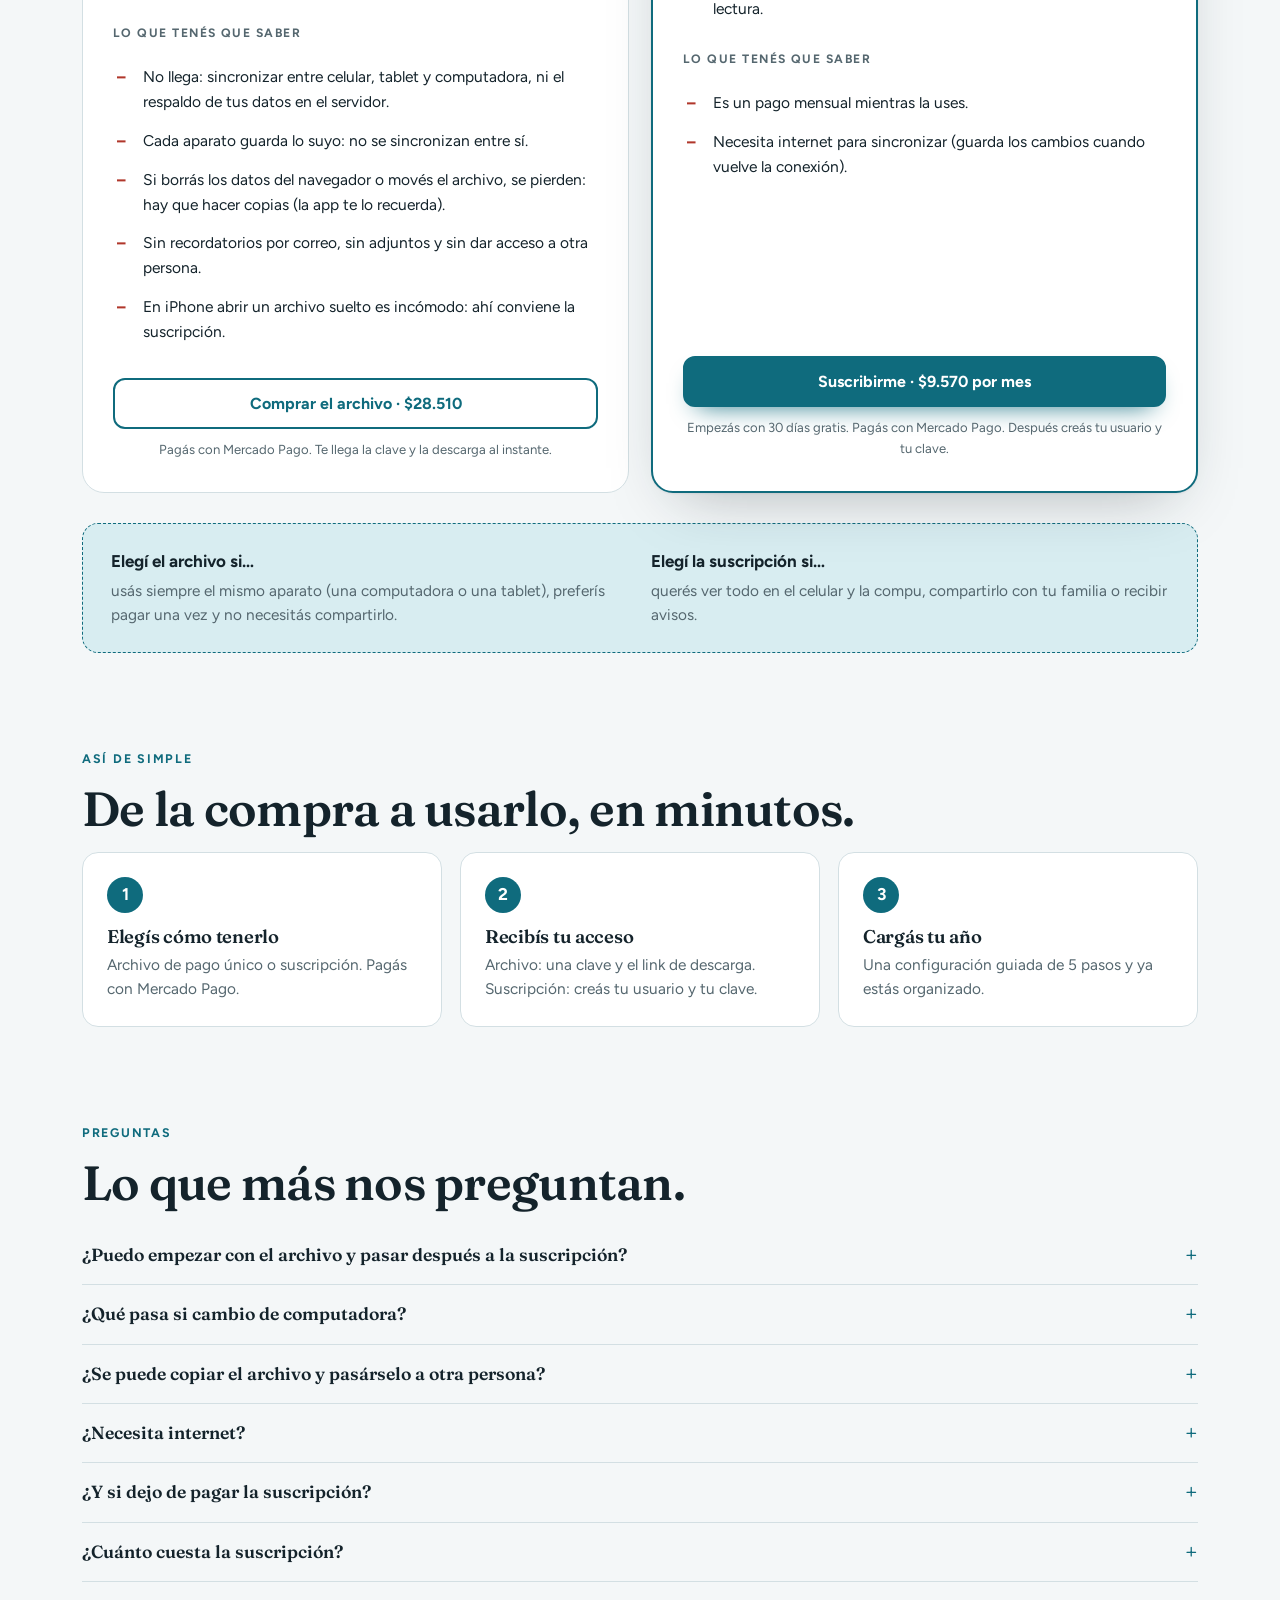
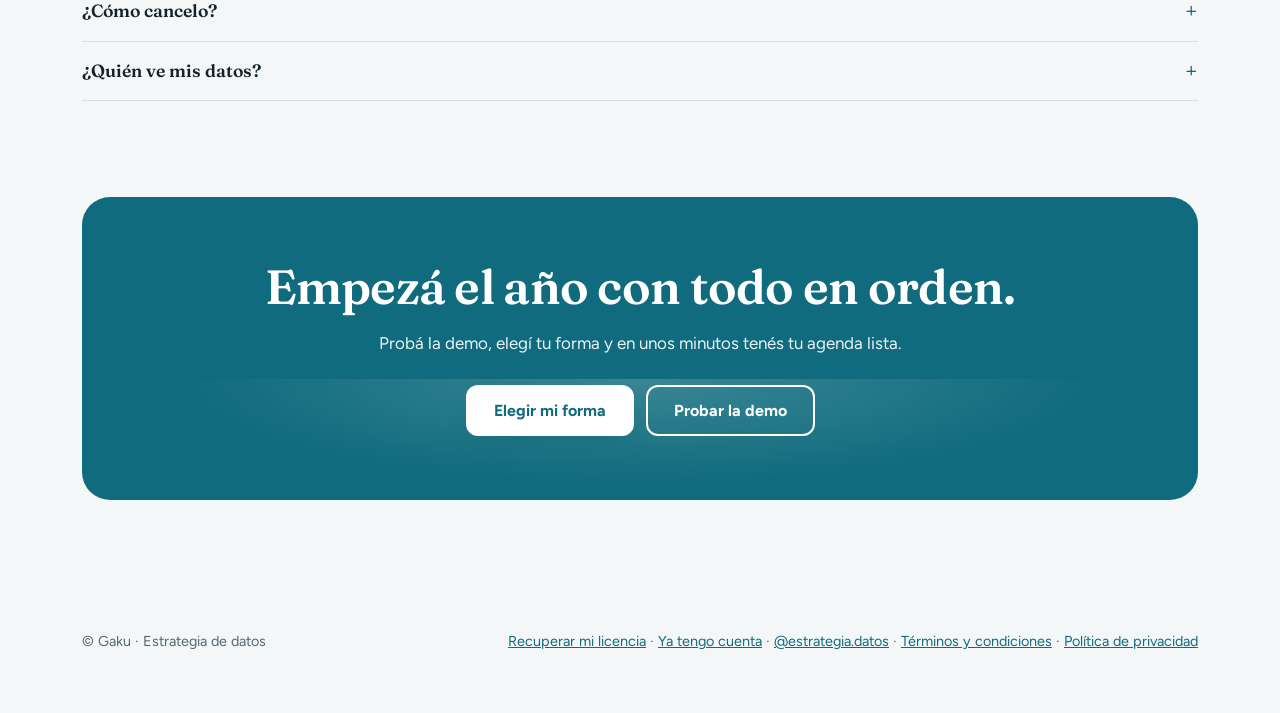
==== commit 763c57ca: "Fix: la versión con suscripción queda en solo lectura, sin descarga de datos Co-Authored-By: Claude " ====
--- a/index.html
+++ b/index.html
@@ -258,7 +258,7 @@
         <li class="y">Invitá a tu familia: cada estudiante con su acceso.</li>
         <li class="y">Recordatorios por correo de tareas, exámenes y materiales.</li>
         <li class="y">Adjuntos en los apuntes y mejoras incluidas.</li>
-        <li class="y">Si dejás de pagar no perdés nada: podés ver y descargar tus datos.</li>
+        <li class="y">Si dejás de pagar no perdés nada: tus datos quedan en solo lectura.</li>
       </ul>
       <h4>Lo que tenés que saber</h4>
       <ul>
@@ -286,7 +286,7 @@
   <details><summary>¿Qué pasa si cambio de computadora?</summary><p>El archivo se puede activar en hasta 3 dispositivos. Si tenés que cambiar uno, lo desactivás desde Ajustes y activás el nuevo. Tus datos no viajan solos: llevás una copia y la restaurás.</p></details>
   <details><summary>¿Se puede copiar el archivo y pasárselo a otra persona?</summary><p>Sin la clave y la contraseña no abre, y la clave funciona en hasta 3 dispositivos. Está pensado para uso personal o de una familia.</p></details>
   <details><summary>¿Necesita internet?</summary><p>El archivo pide internet para activarse y, cada tanto, para renovar el permiso (funciona hasta 35 días sin conexión). La suscripción necesita conexión para sincronizar, pero guarda los cambios hasta que vuelva.</p></details>
-  <details><summary>¿Y si dejo de pagar la suscripción?</summary><p>La cuenta pasa a solo lectura: seguís viendo y descargando tus datos, pero no guardás cambios hasta renovar.</p></details>
+  <details><summary>¿Y si dejo de pagar la suscripción?</summary><p>La cuenta pasa a solo lectura: seguís viendo tus datos, pero no guardás cambios hasta renovar.</p></details>
   <details><summary>¿Cuánto cuesta la suscripción?</summary><p>Son $9.570 por mes, con 30 días de prueba gratis. Cancelás cuando quieras.</p></details>
   <details><summary>¿Cómo cancelo?</summary><p>Desde Ajustes, en la sección Suscripción, tocás Cancelar suscripción. Seguís con acceso hasta el final del período que ya pagaste. Después la cuenta pasa a solo lectura: podés seguir viendo y descargando tus datos.</p></details>
   <details><summary>¿Quién ve mis datos?</summary><p>En el archivo, solo vos: se guardan en tu aparato. En la suscripción se guardan en nuestro servidor y solo se ven desde tu cuenta y las personas a las que invites.</p></details>
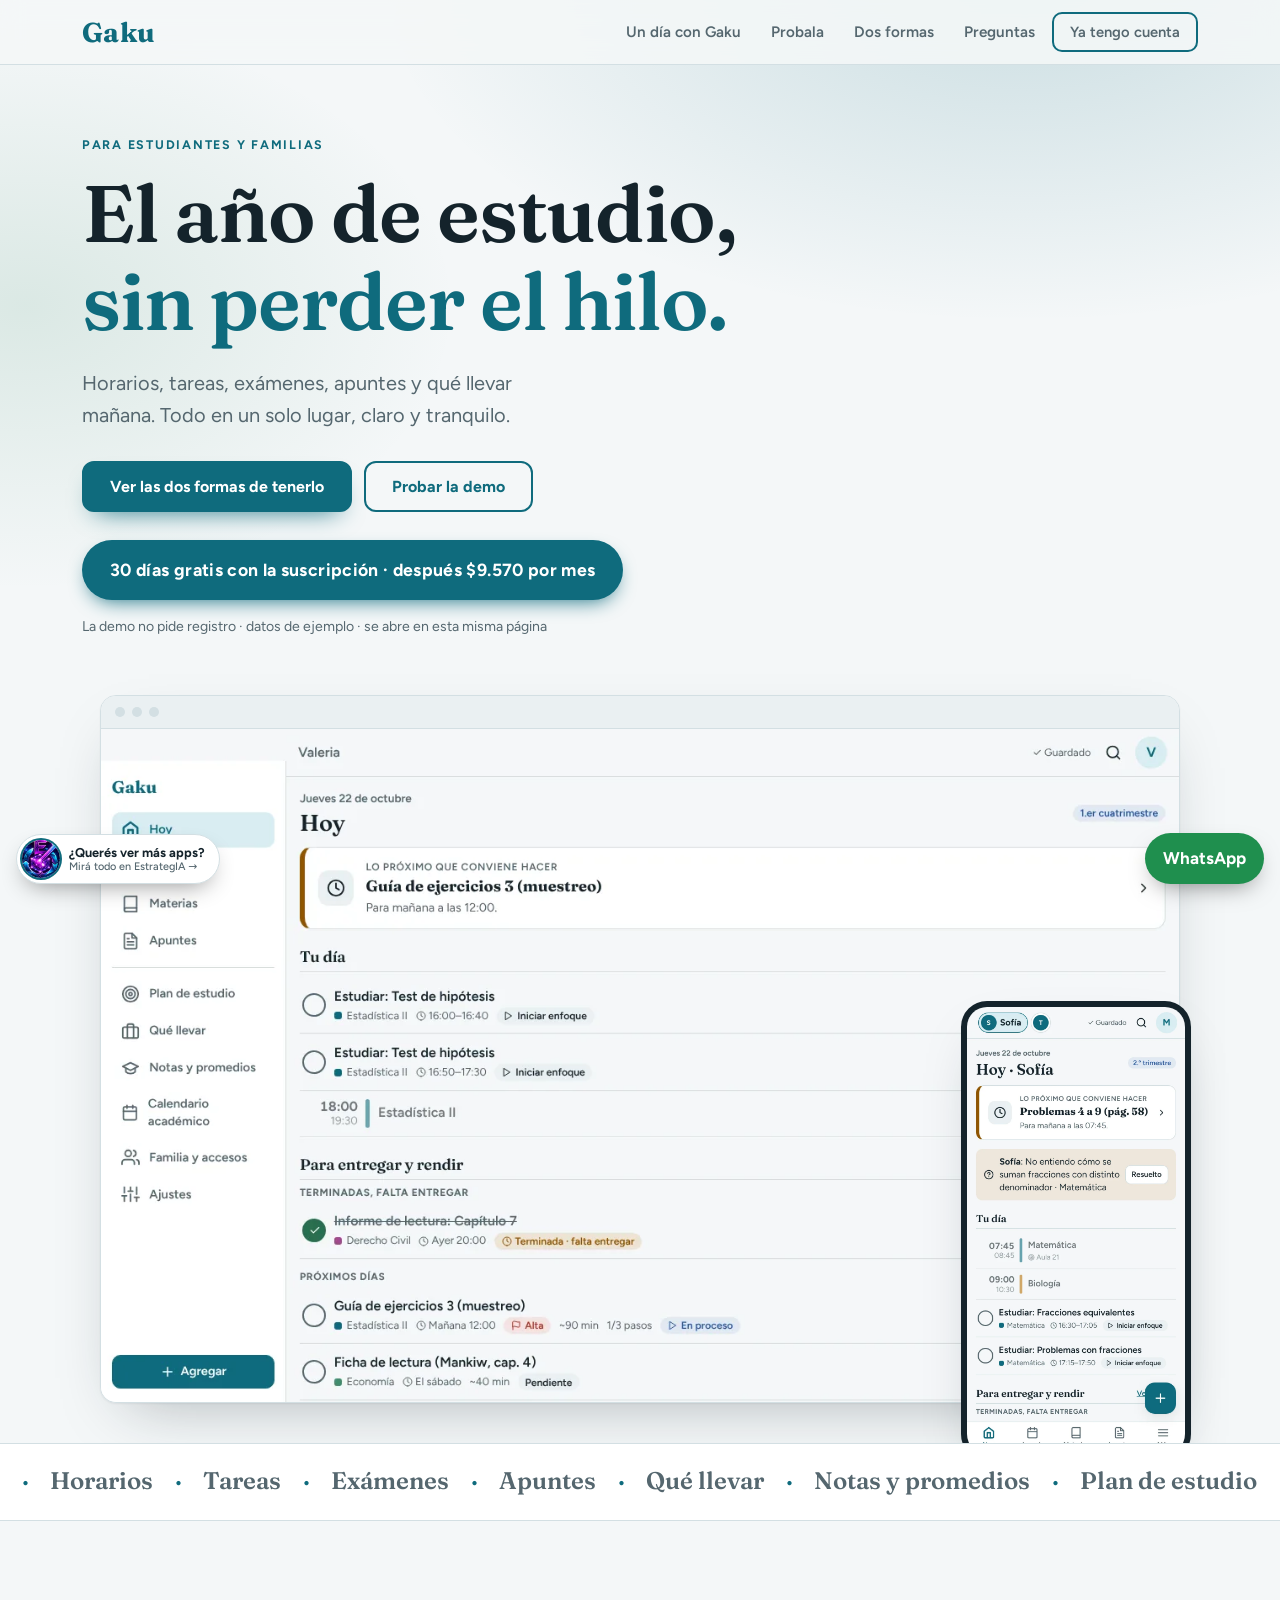
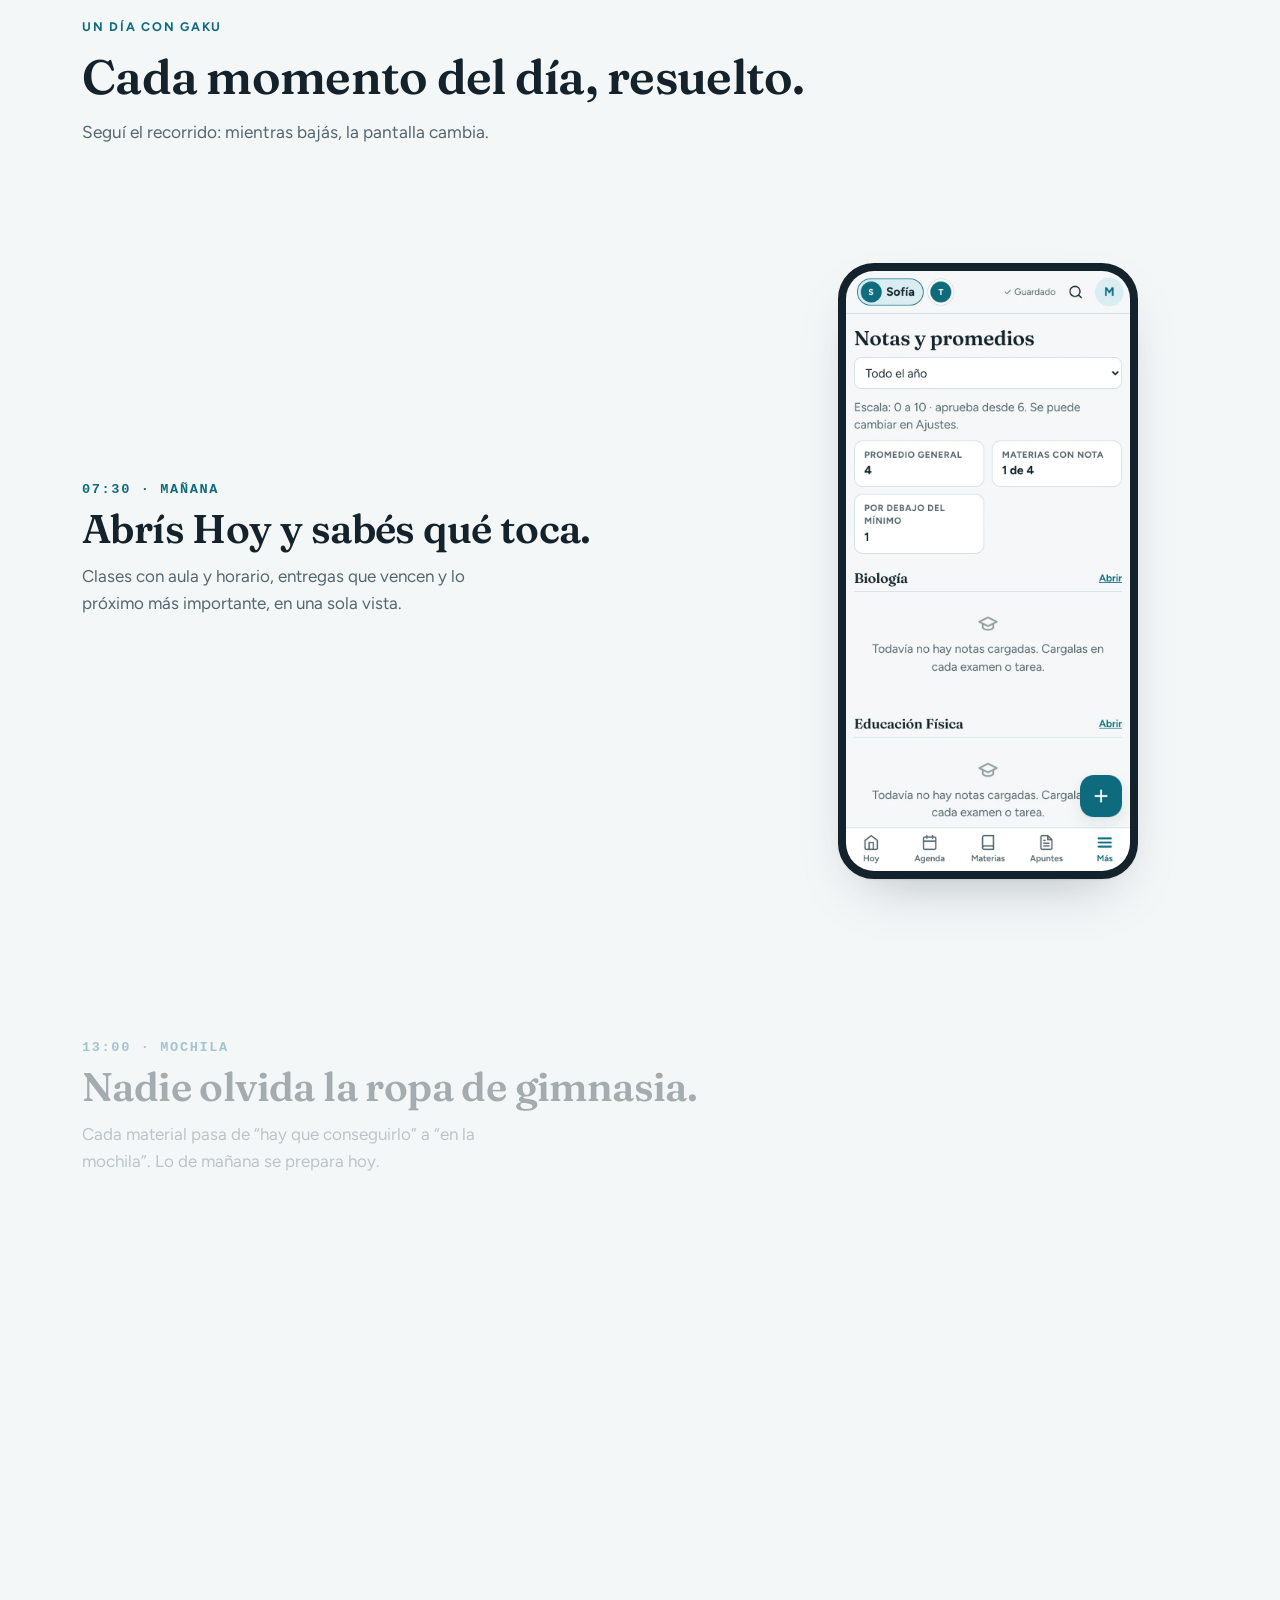
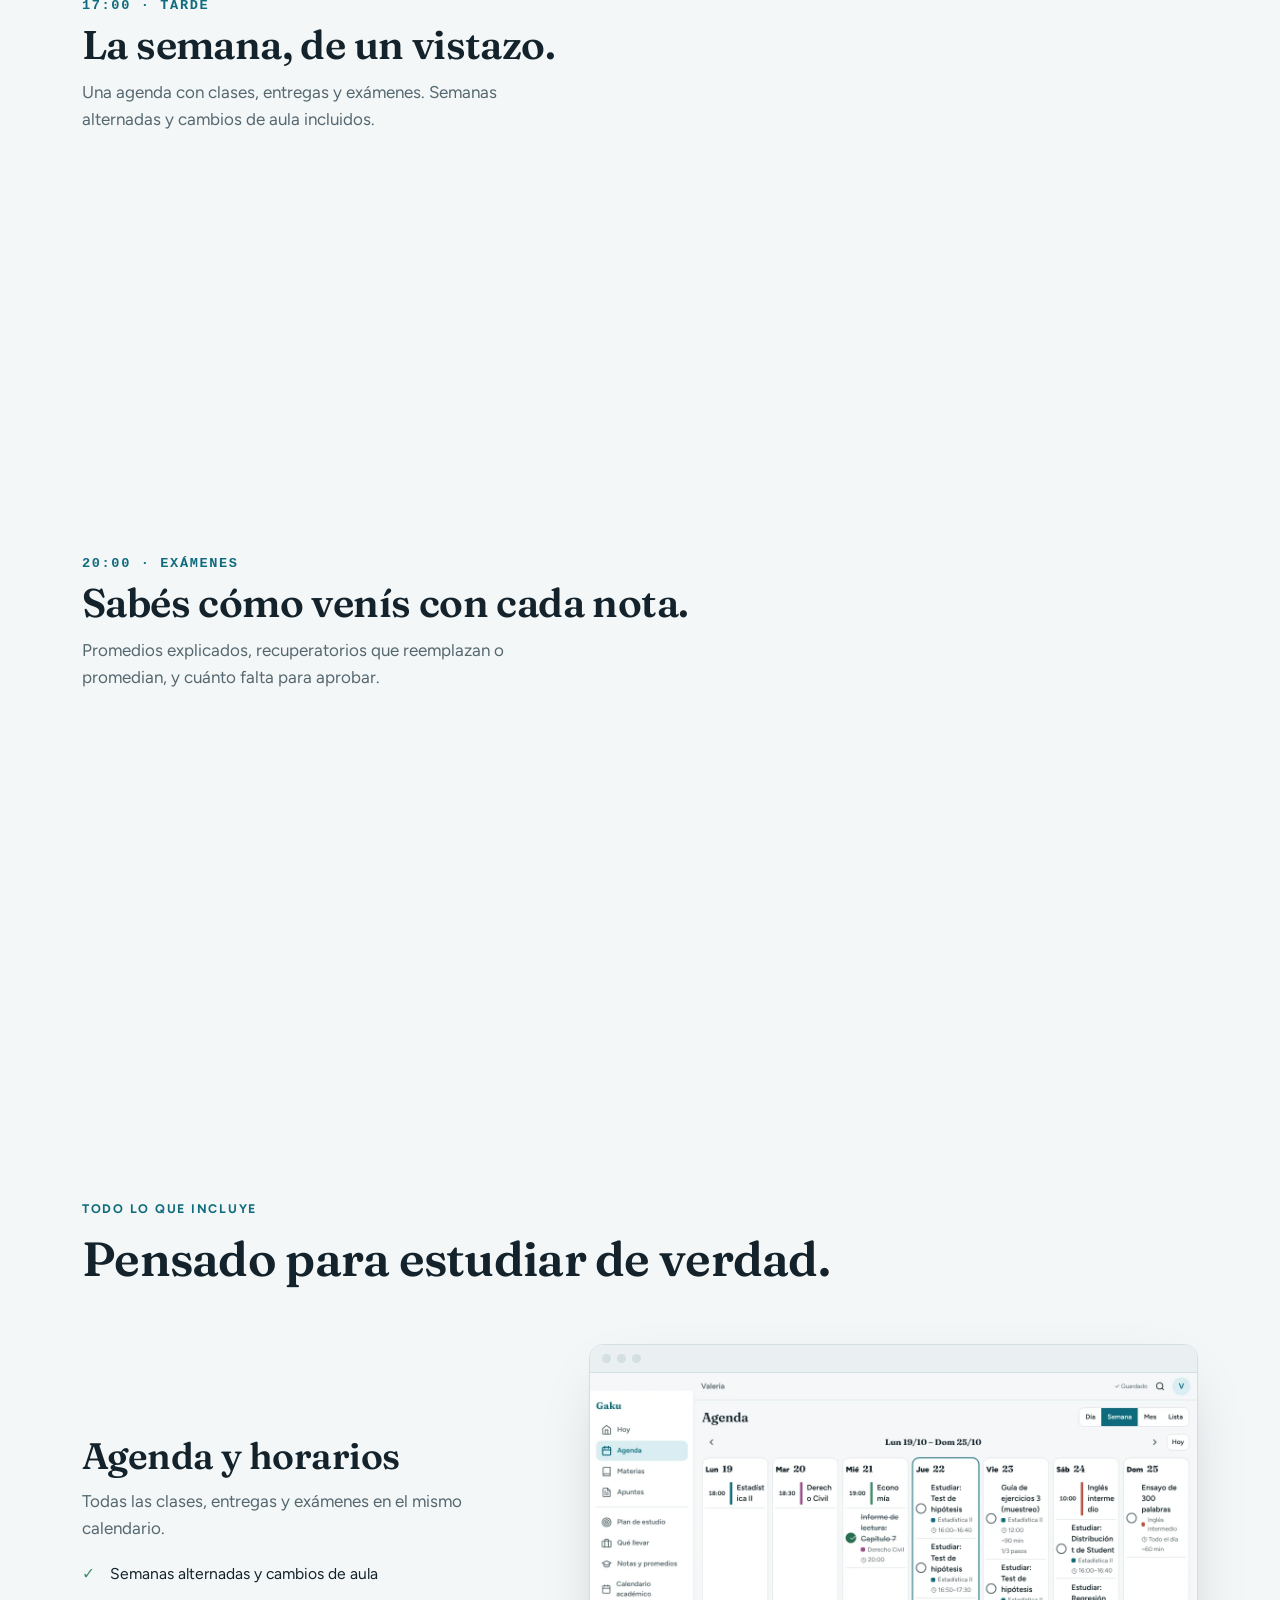
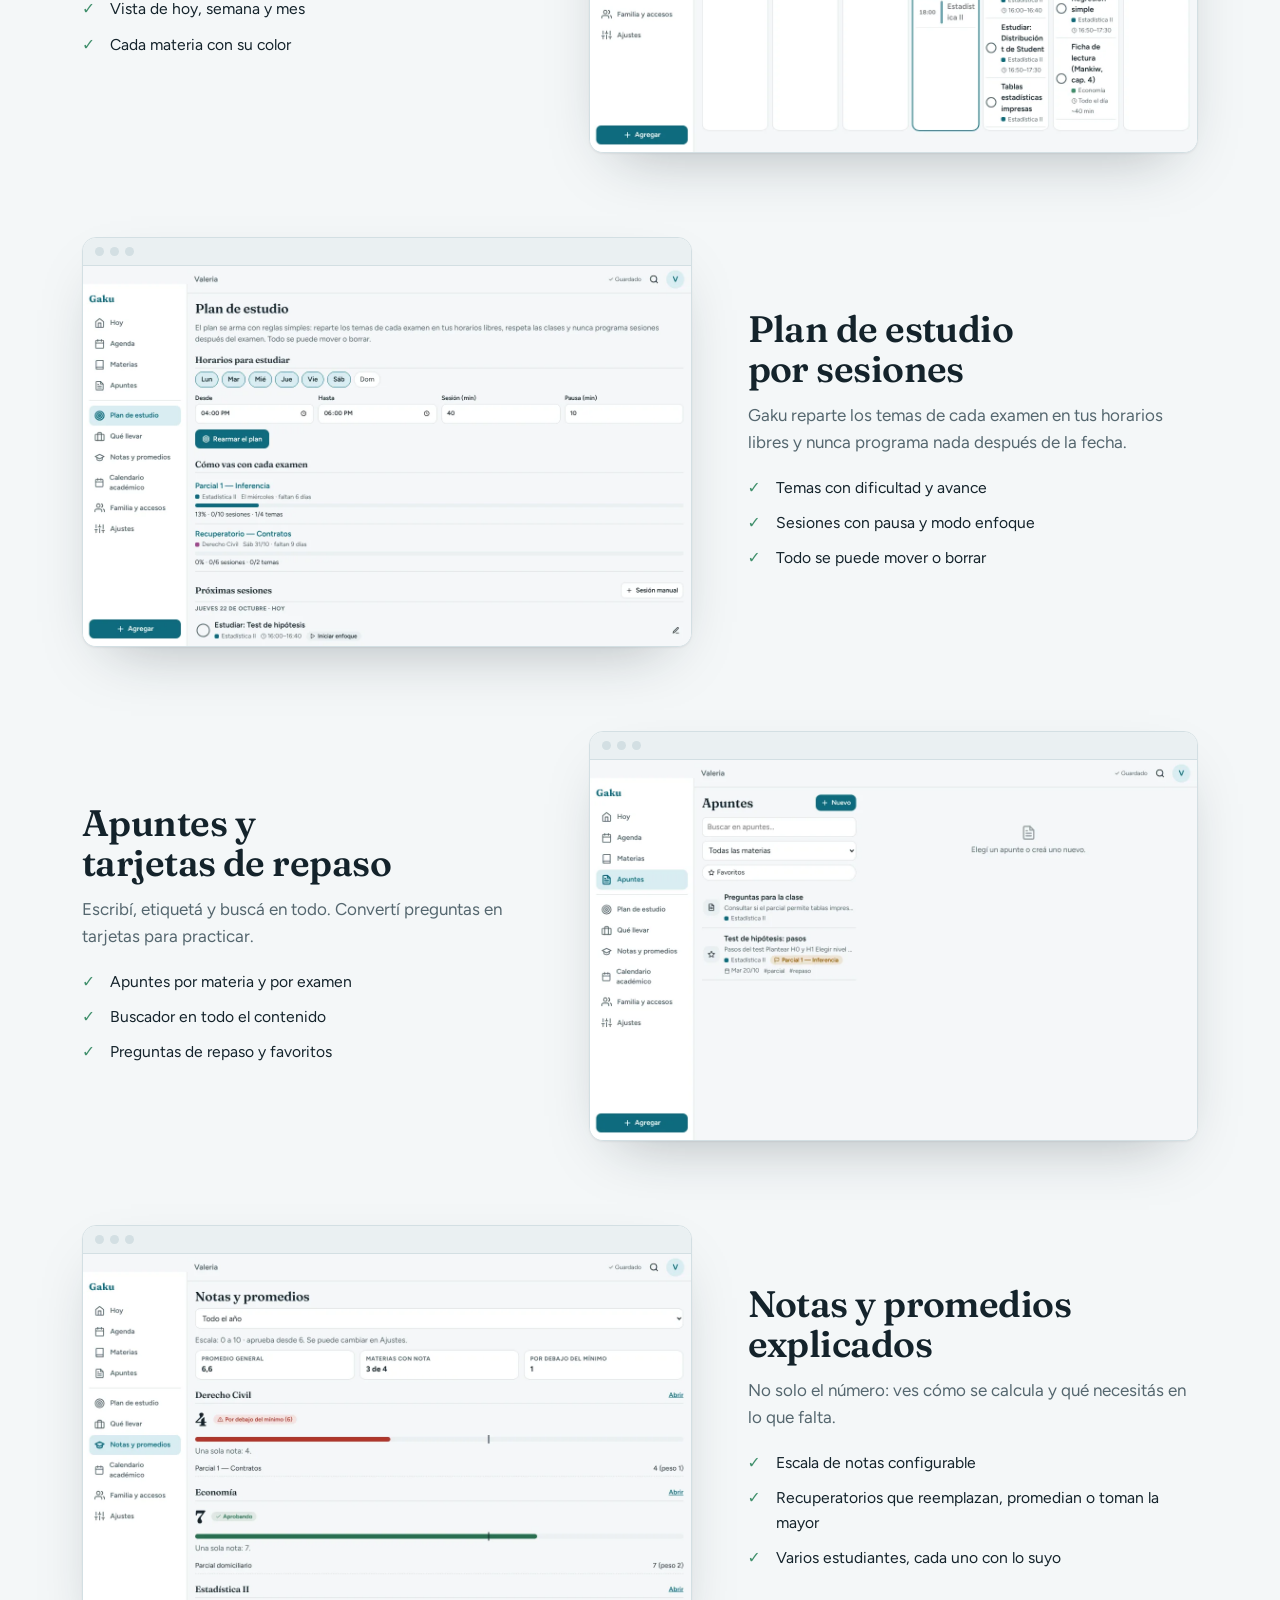
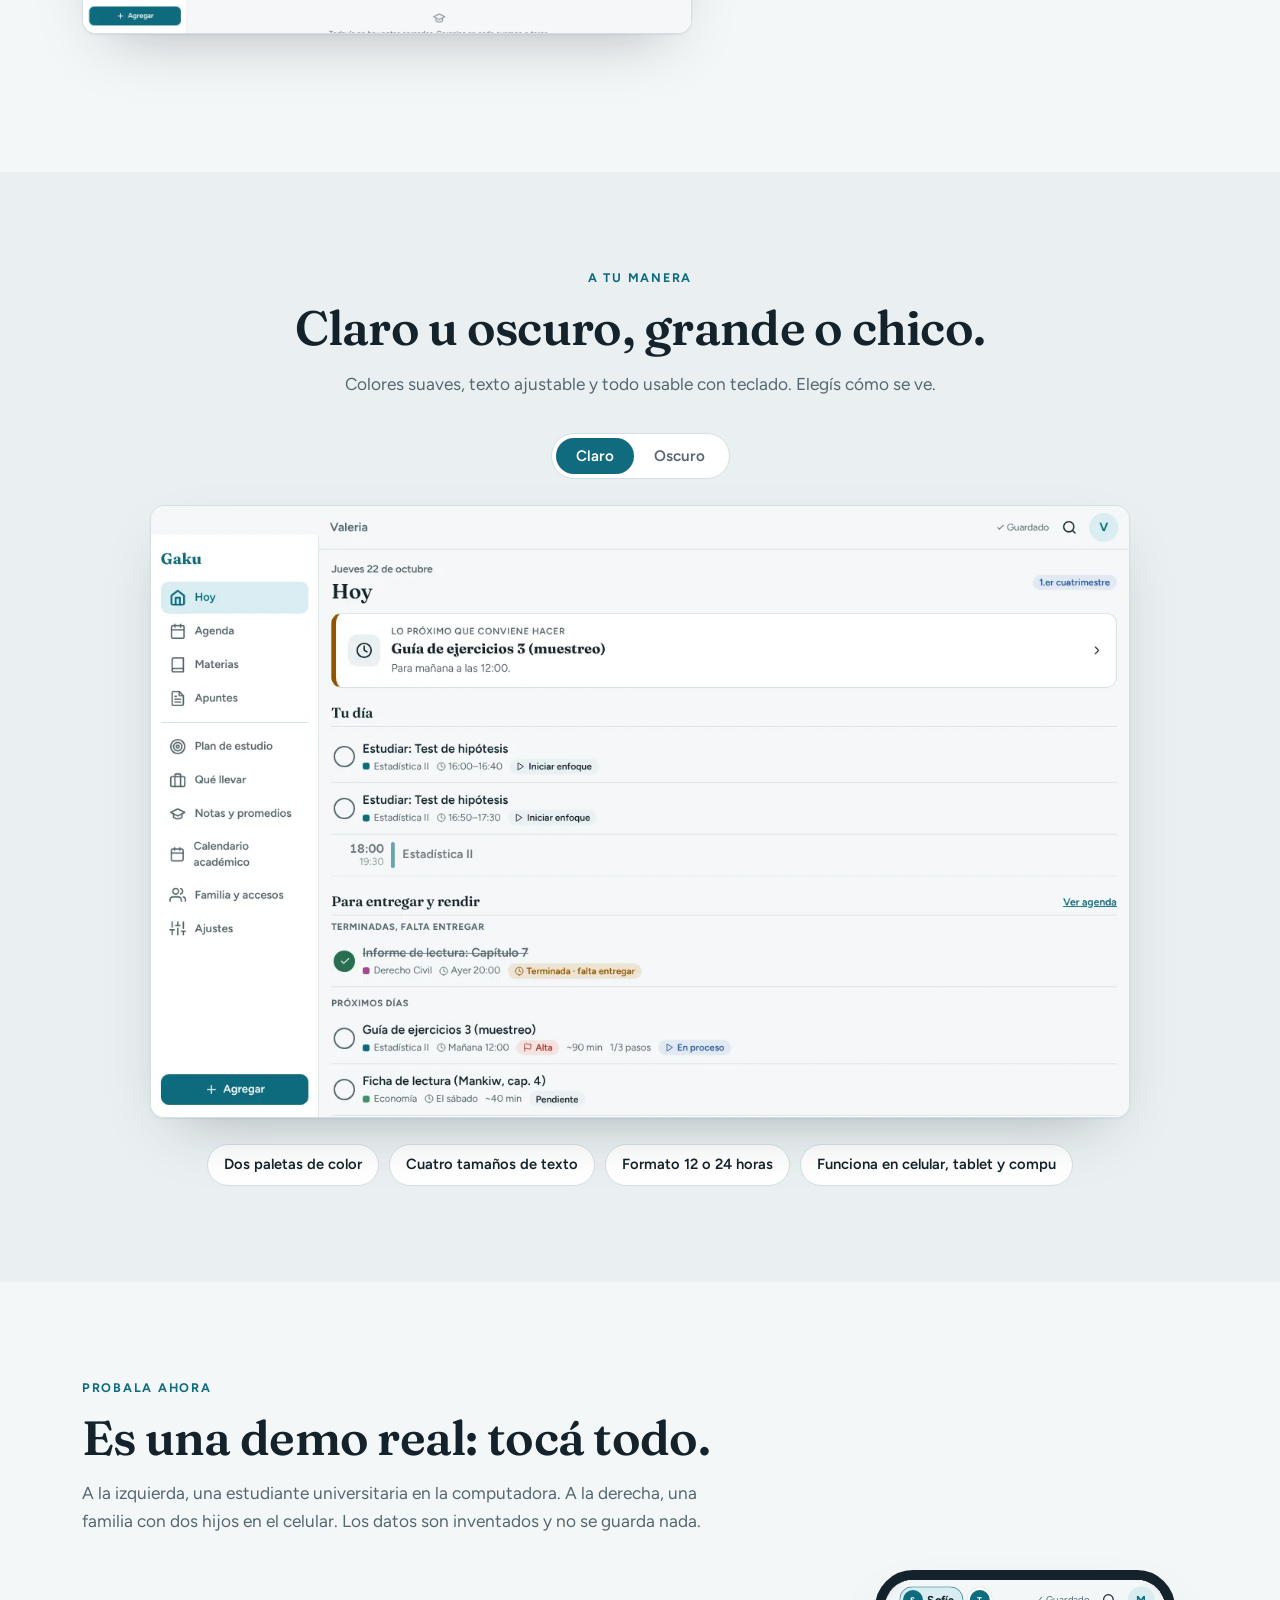
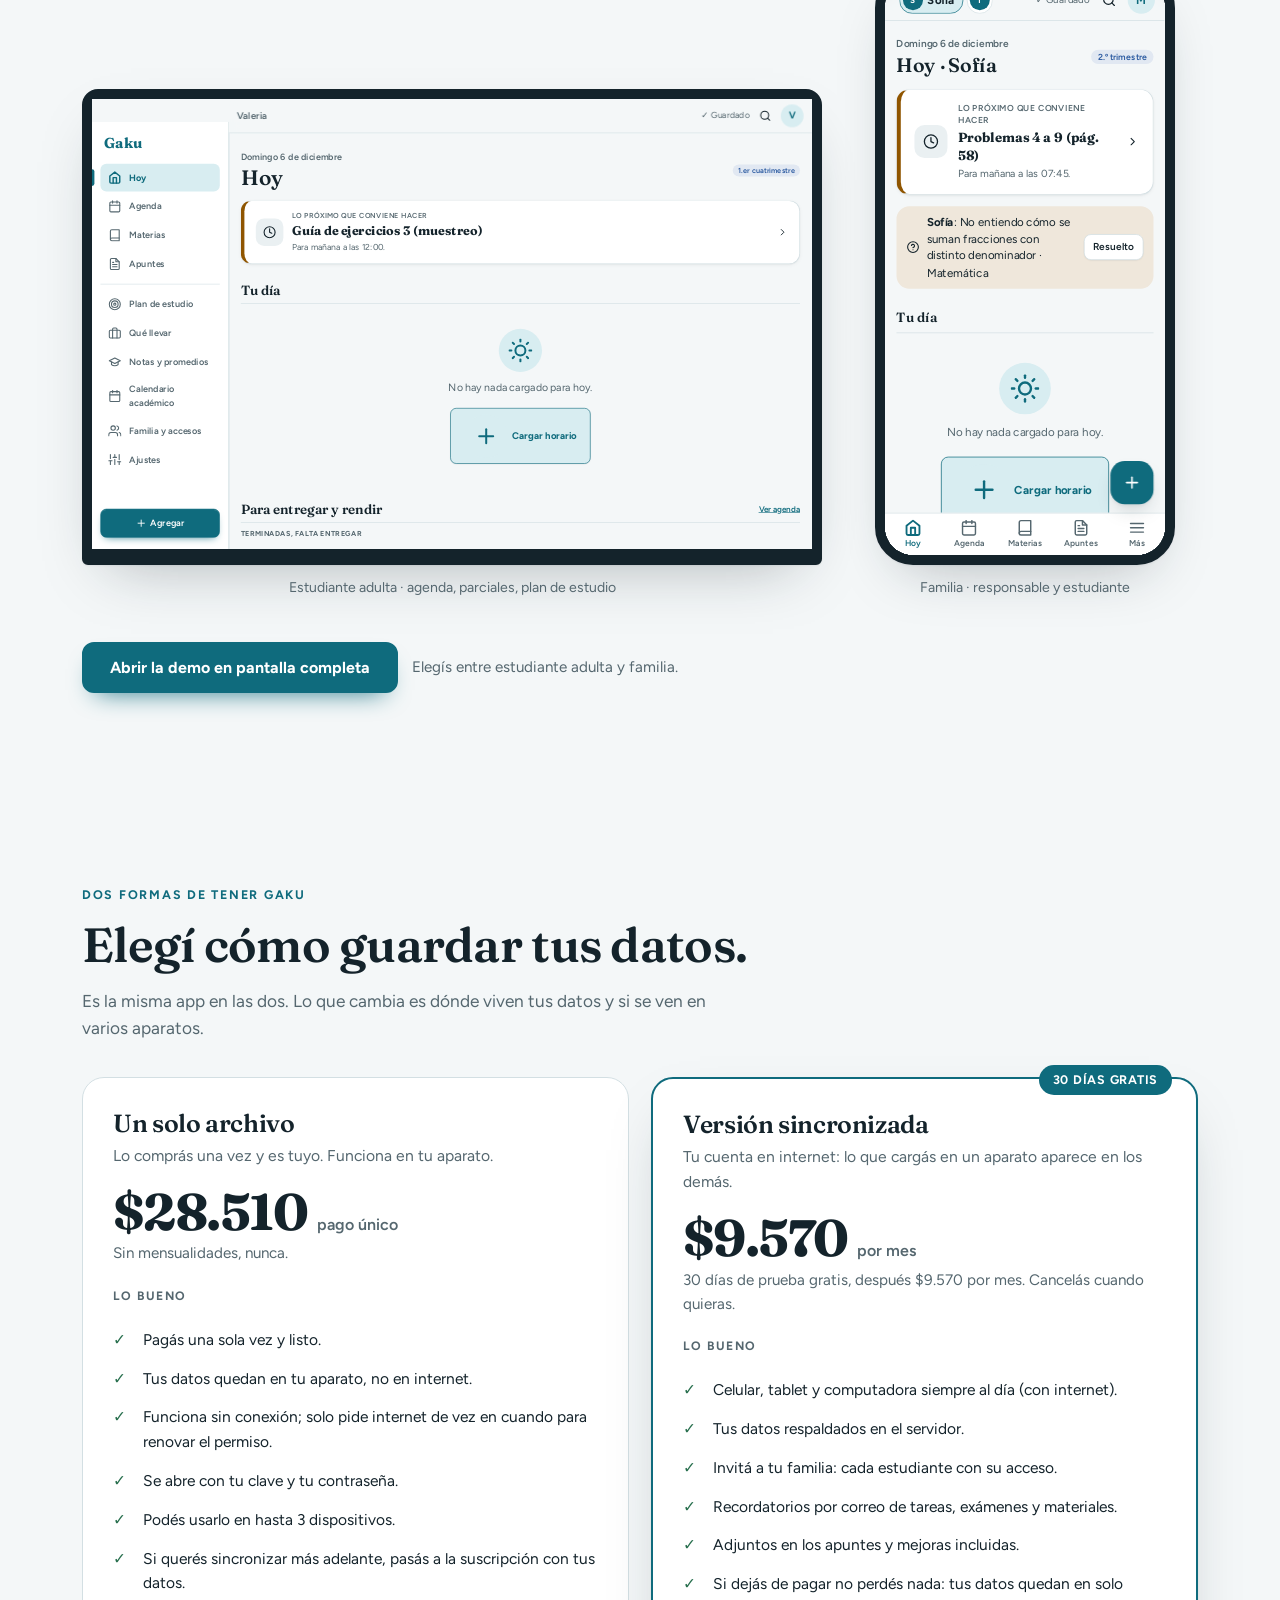
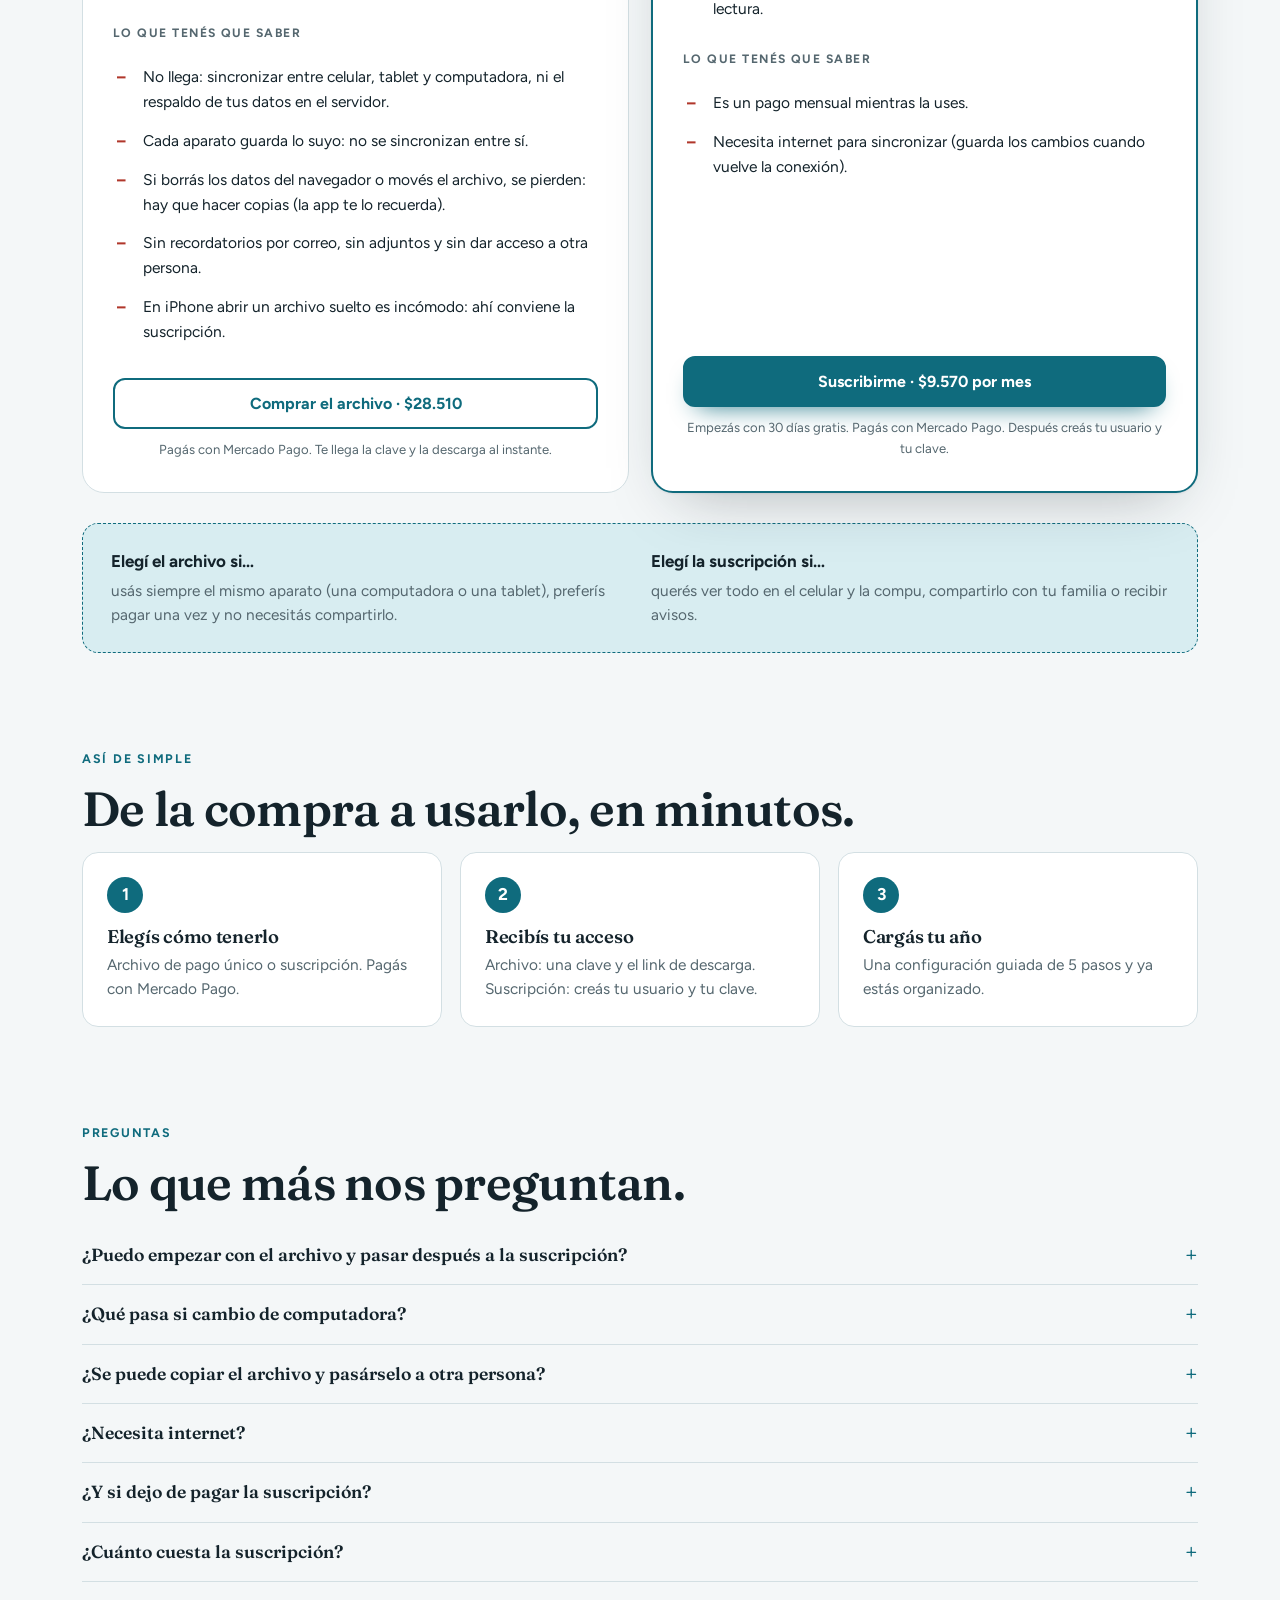
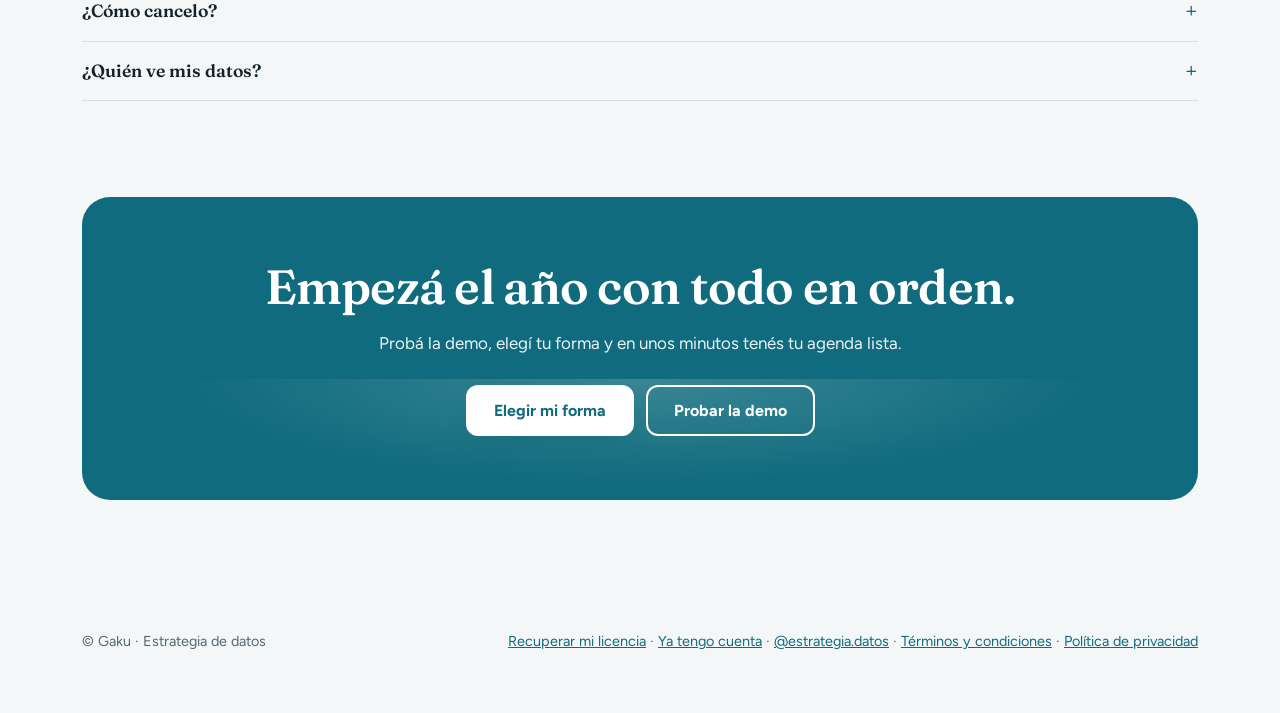
==== commit e0801b17: "Landing: floating EstrategIA button linking to descargar.estrategia.site Co-Authored-By: Claude Sonn" ====
--- a/index.html
+++ b/index.html
@@ -143,6 +143,12 @@
 .rv{opacity:0;transform:translateY(26px);transition:opacity .7s,transform .7s}.rv.in{opacity:1;transform:none}
 :focus-visible{outline:3px solid var(--ac);outline-offset:3px}
 @media(prefers-reduced-motion:reduce){*{transition:none!important;animation:none!important;scroll-behavior:auto!important}.rv{opacity:1;transform:none}}
+/* botón flotante: más apps de EstrategIA */
+.more{position:fixed;left:16px;bottom:16px;z-index:45;display:flex;align-items:center;padding:5px 14px 5px 5px;border-radius:99px;background:var(--surf);color:var(--ink);text-decoration:none;font:700 .8rem/1.2 Figtree,system-ui,sans-serif;border:1px solid var(--line);box-shadow:0 10px 24px -10px rgba(0,0,0,.45);transition:transform .2s}
+.more:hover{transform:translateY(-3px)}
+.more img{width:38px;height:38px;border-radius:50%;object-fit:cover;margin-right:9px;box-shadow:0 0 0 2px var(--ac)}
+.more small{display:block;font-weight:500;font-size:.68rem;color:var(--mut)}
+@media(max-width:560px){.more img{width:34px;height:34px;margin-right:7px}.more{font-size:.74rem}}
 </style>
 </head>
 <body>
@@ -288,7 +294,7 @@
   <details><summary>¿Necesita internet?</summary><p>El archivo pide internet para activarse y, cada tanto, para renovar el permiso (funciona hasta 35 días sin conexión). La suscripción necesita conexión para sincronizar, pero guarda los cambios hasta que vuelva.</p></details>
   <details><summary>¿Y si dejo de pagar la suscripción?</summary><p>La cuenta pasa a solo lectura: seguís viendo tus datos, pero no guardás cambios hasta renovar.</p></details>
   <details><summary>¿Cuánto cuesta la suscripción?</summary><p>Son $9.570 por mes, con 30 días de prueba gratis. Cancelás cuando quieras.</p></details>
-  <details><summary>¿Cómo cancelo?</summary><p>Desde Ajustes, en la sección Suscripción, tocás Cancelar suscripción. Seguís con acceso hasta el final del período que ya pagaste. Después la cuenta pasa a solo lectura: podés seguir viendo y descargando tus datos.</p></details>
+  <details><summary>¿Cómo cancelo?</summary><p>Desde Ajustes, en la sección Suscripción, tocás Cancelar suscripción. Seguís con acceso hasta el final del período que ya pagaste. Después la cuenta pasa a solo lectura: podés seguir viendo tus datos.</p></details>
   <details><summary>¿Quién ve mis datos?</summary><p>En el archivo, solo vos: se guardan en tu aparato. En la suscripción se guardan en nuestro servidor y solo se ven desde tu cuenta y las personas a las que invites.</p></details>
 </div></section>
 
@@ -321,5 +327,6 @@
 })();
 </script>
 <script src="track.js" defer></script>
+<a class="more" href="https://descargar.estrategia.site" target="_blank" rel="noopener"><img src="assets/img/estrategia-logo.webp" alt="EstrategIA" width="38" height="38"><span>¿Querés ver más apps?<small>Mirá todo en EstrategIA →</small></span></a>
 </body>
 </html>
